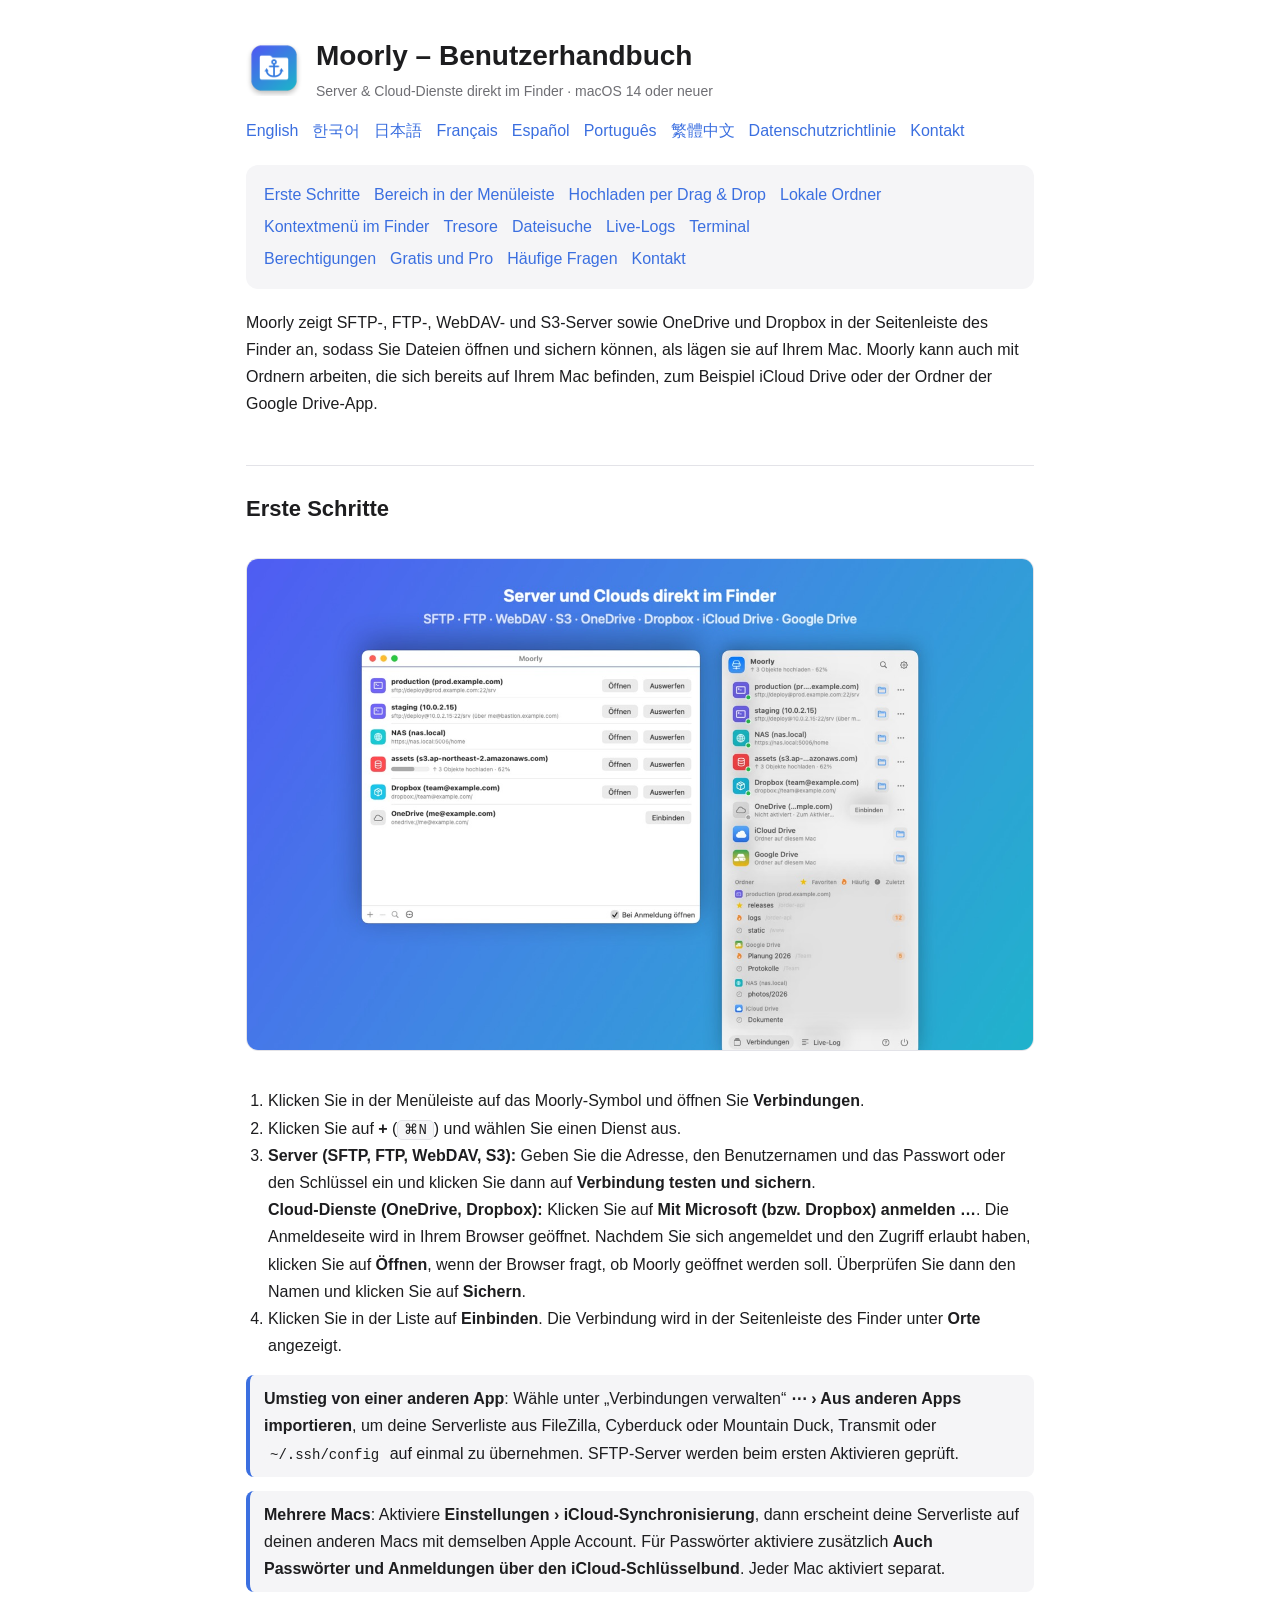
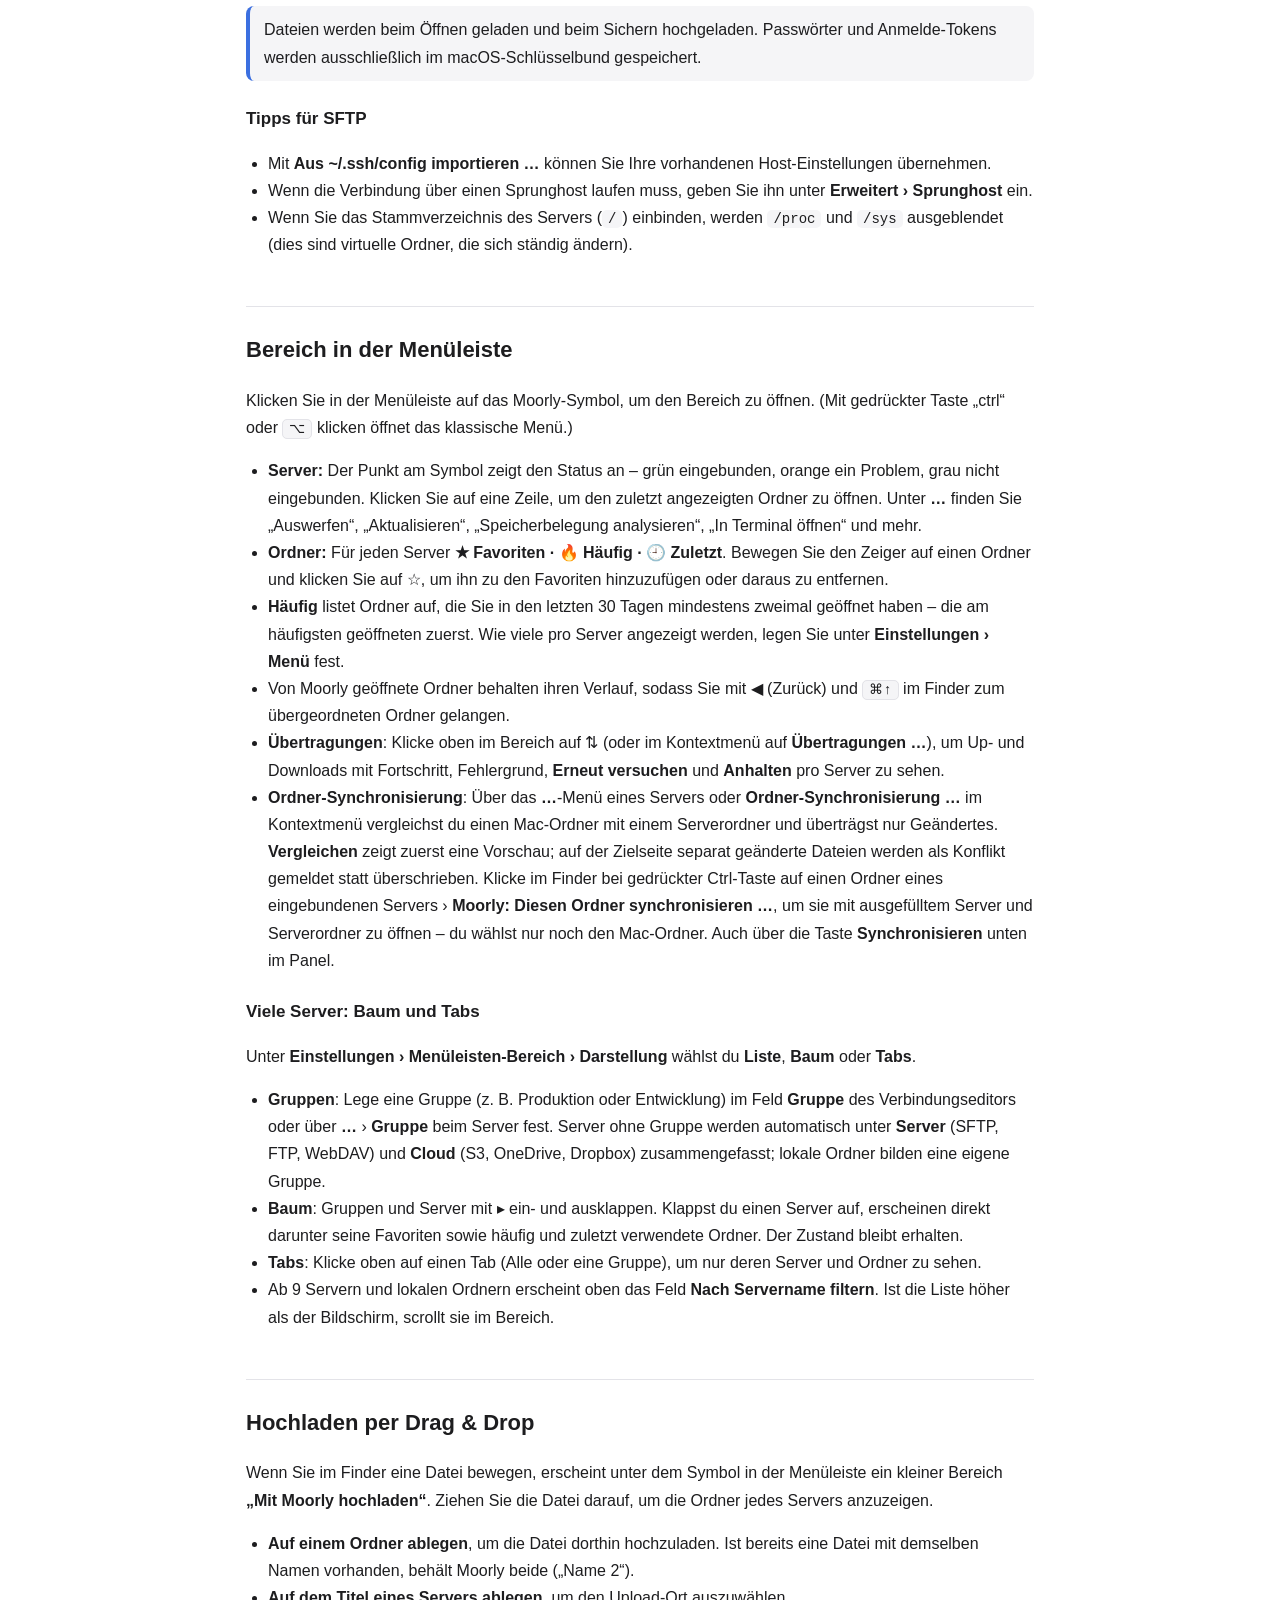
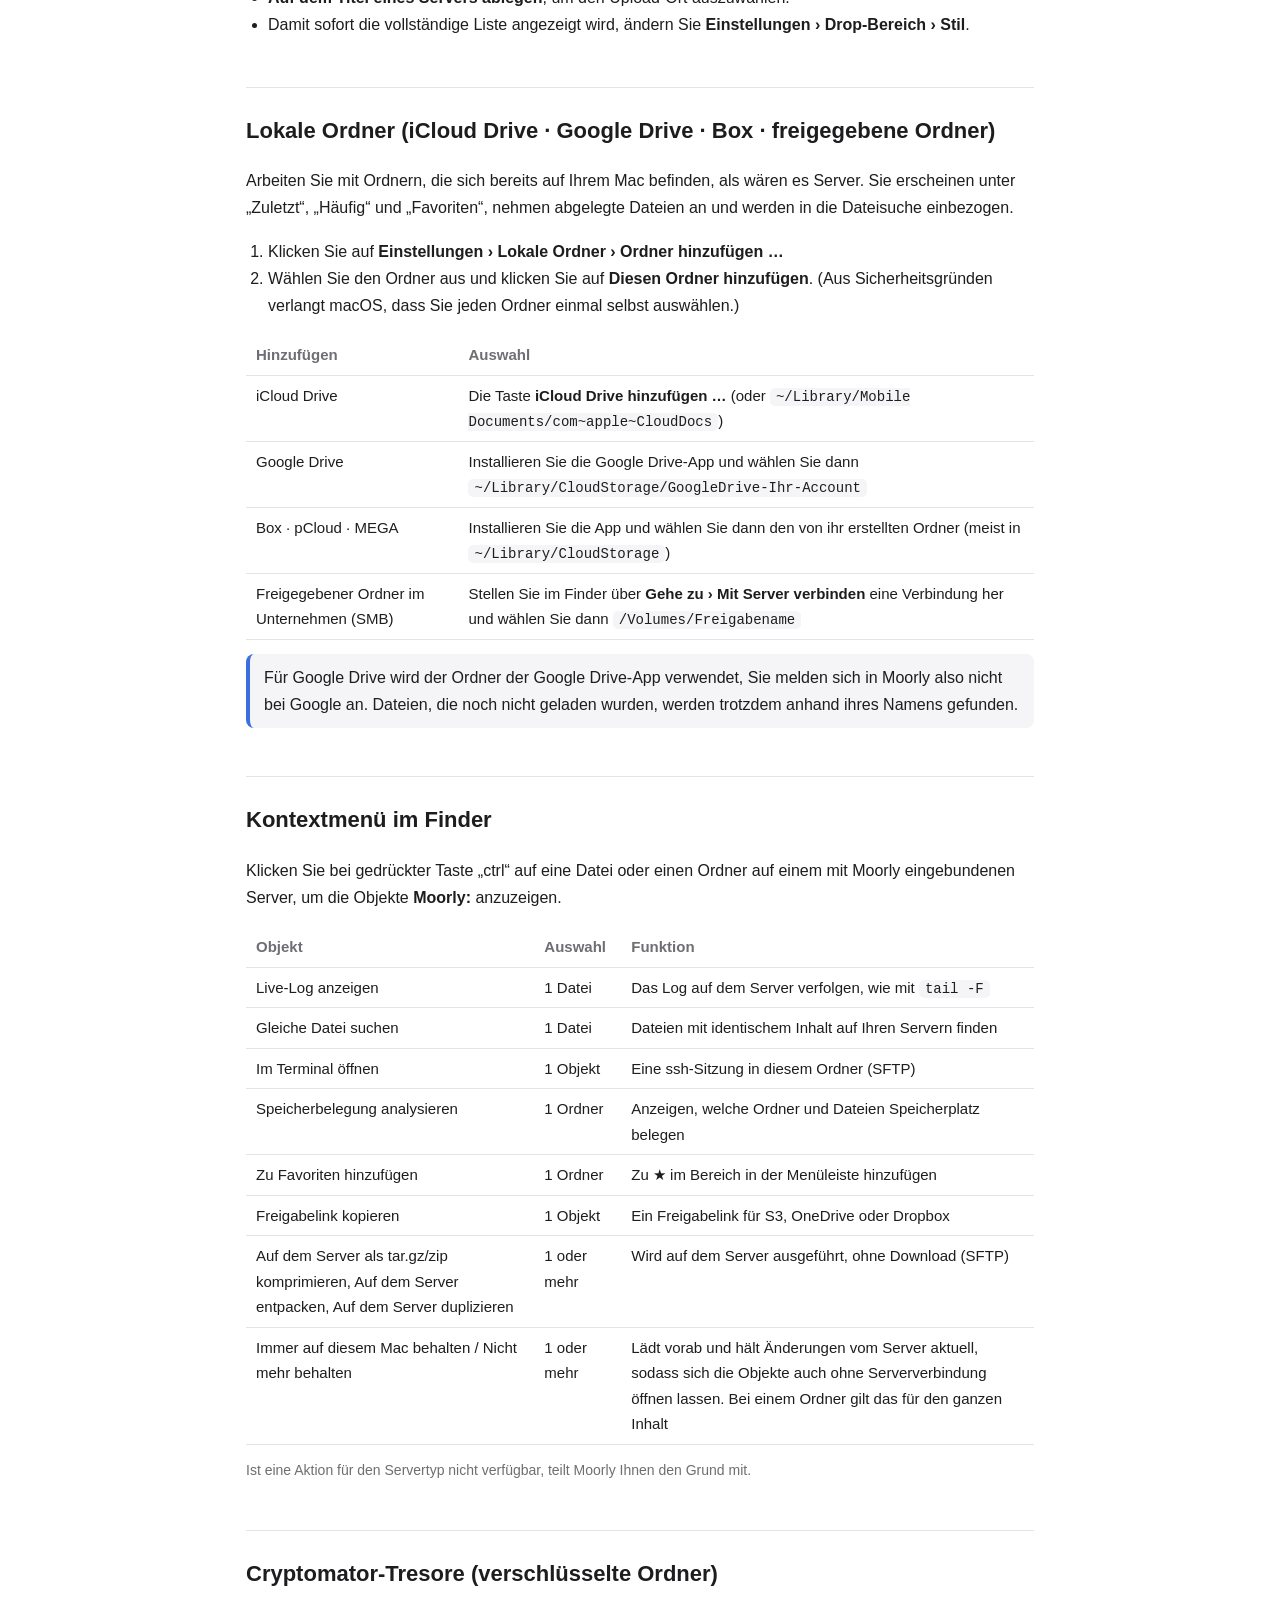
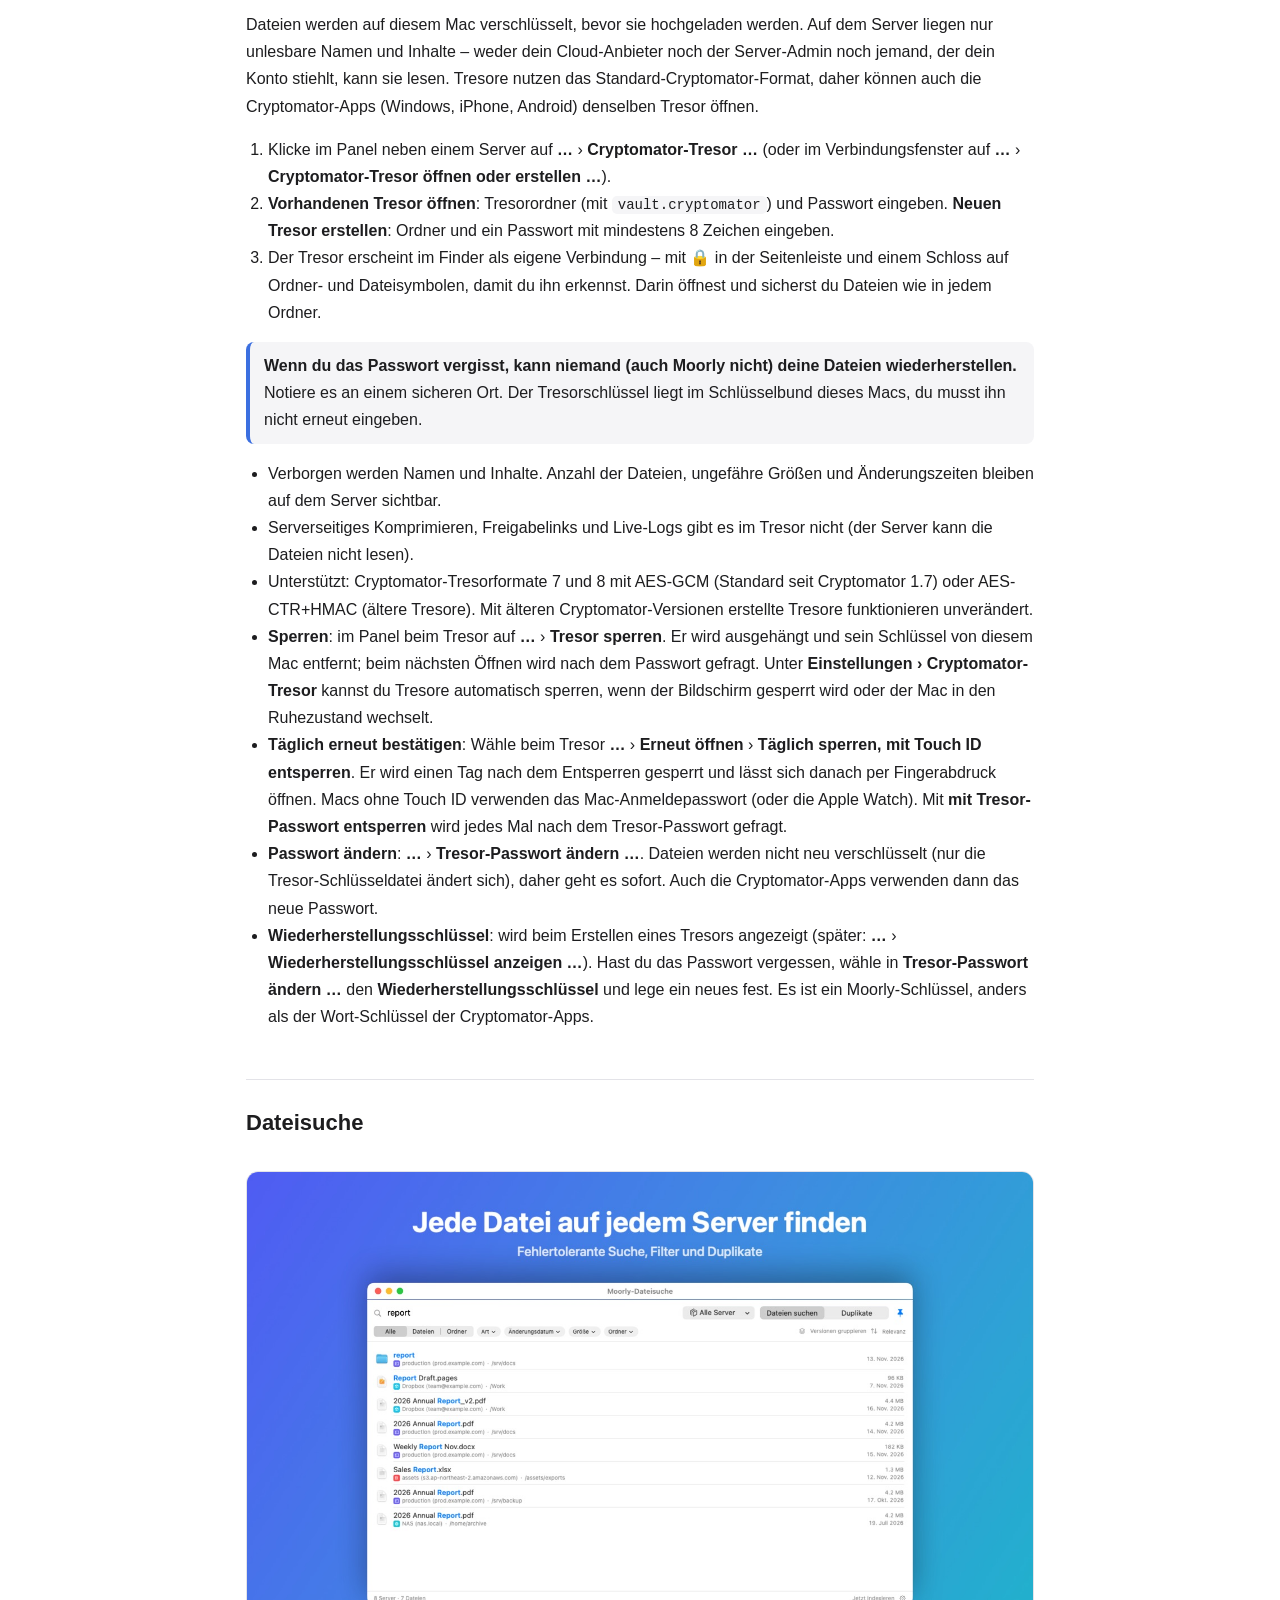
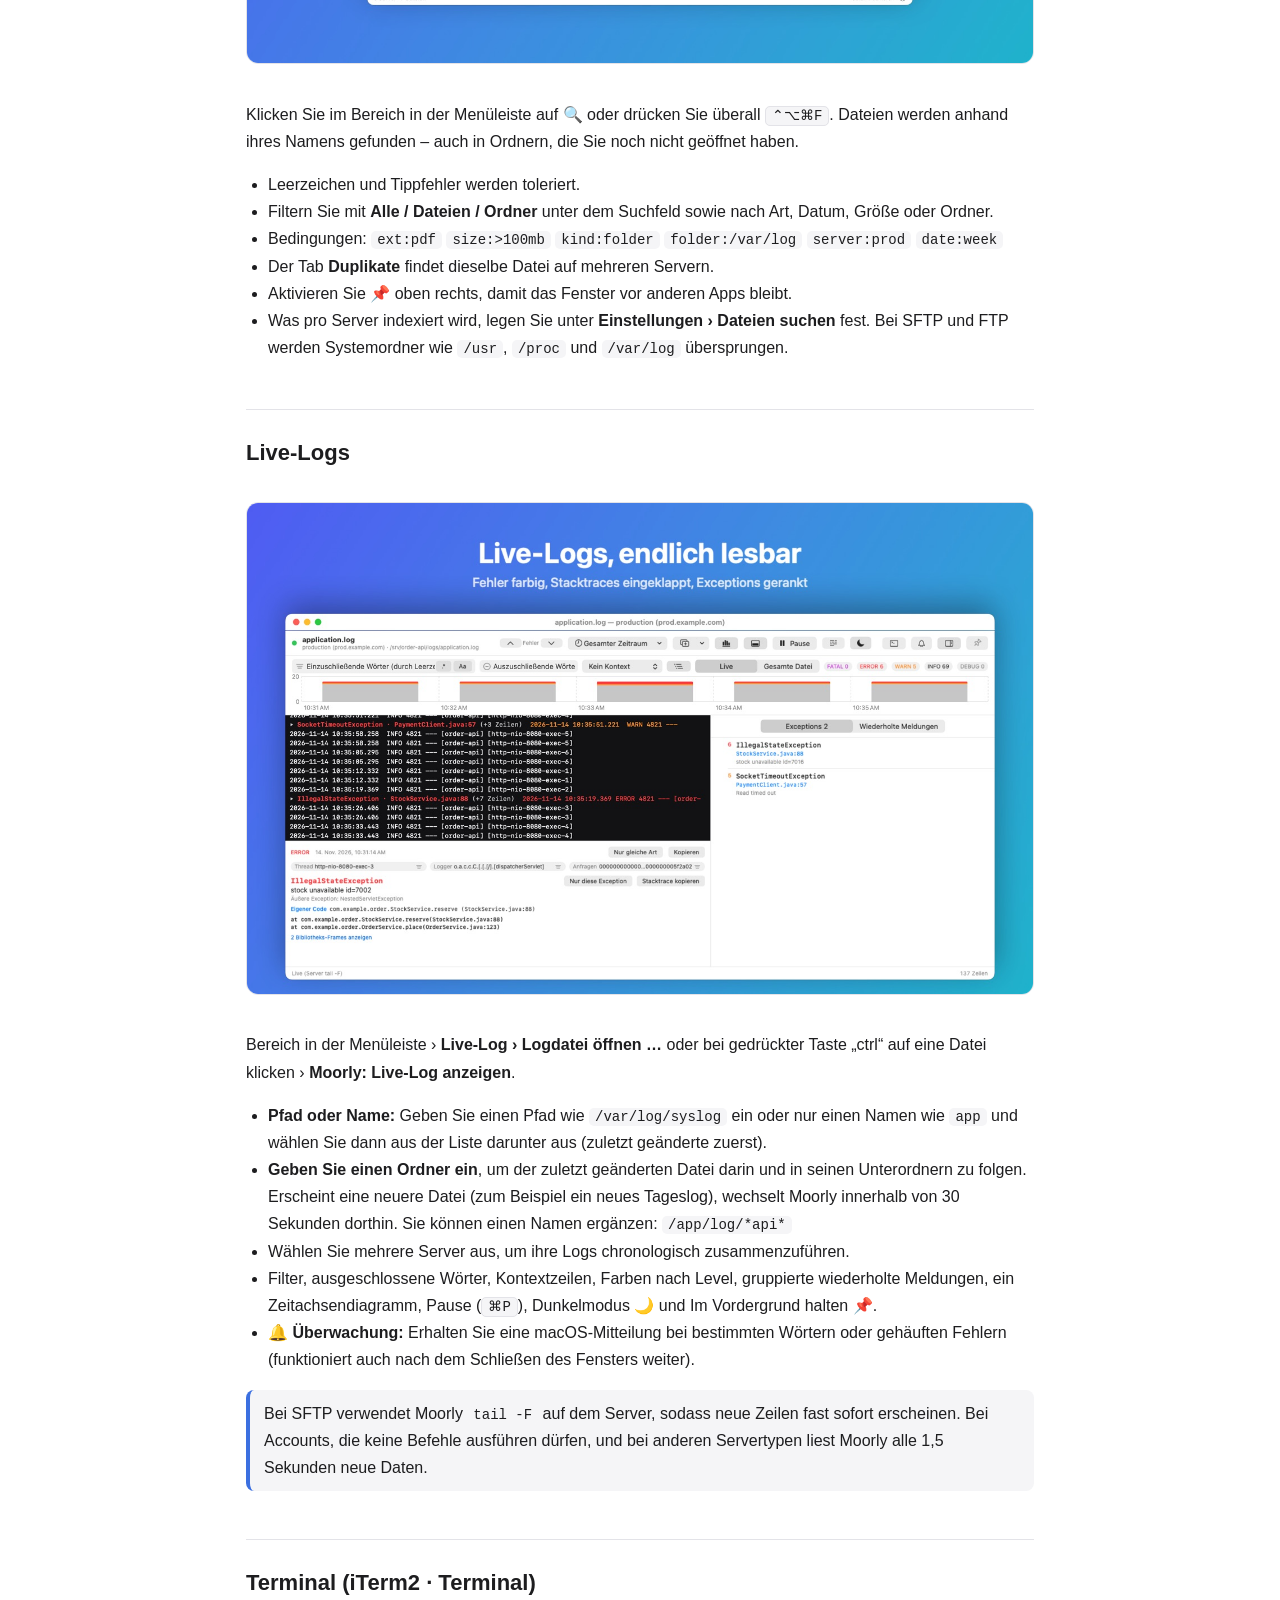
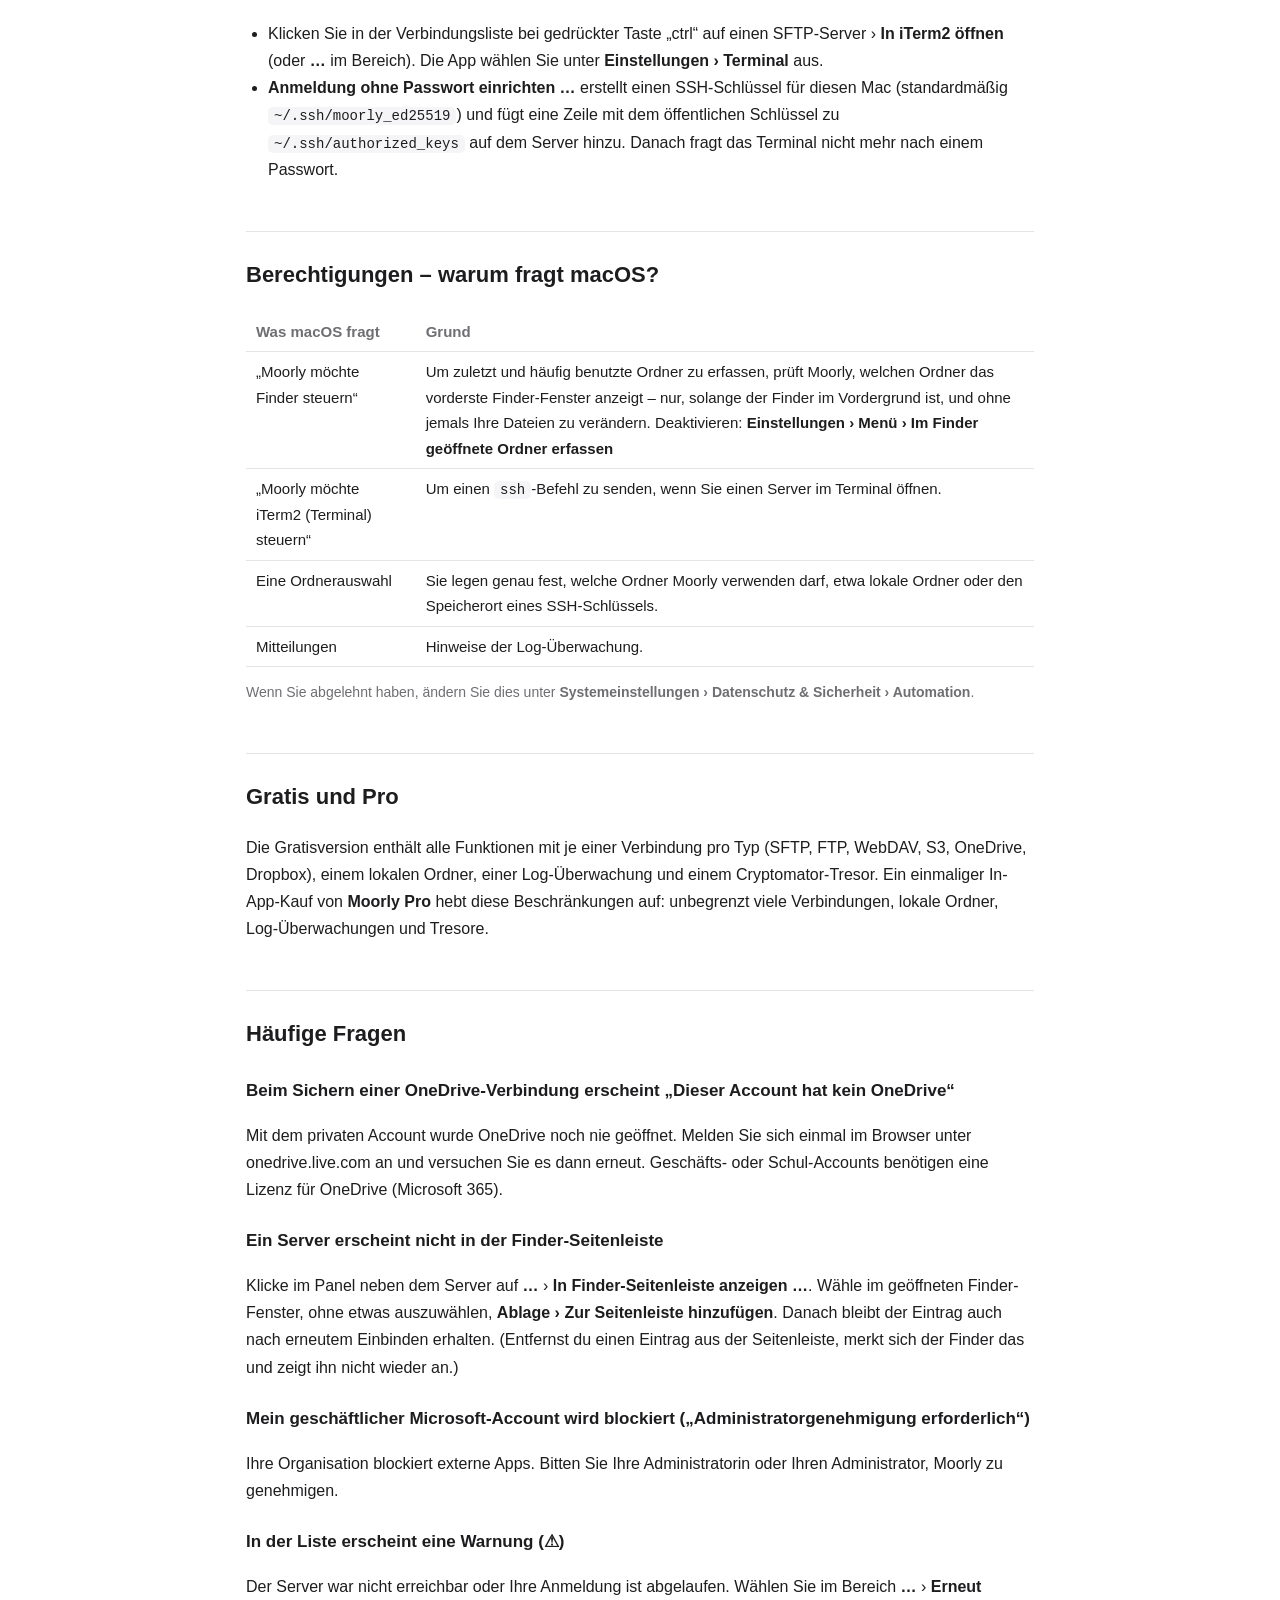
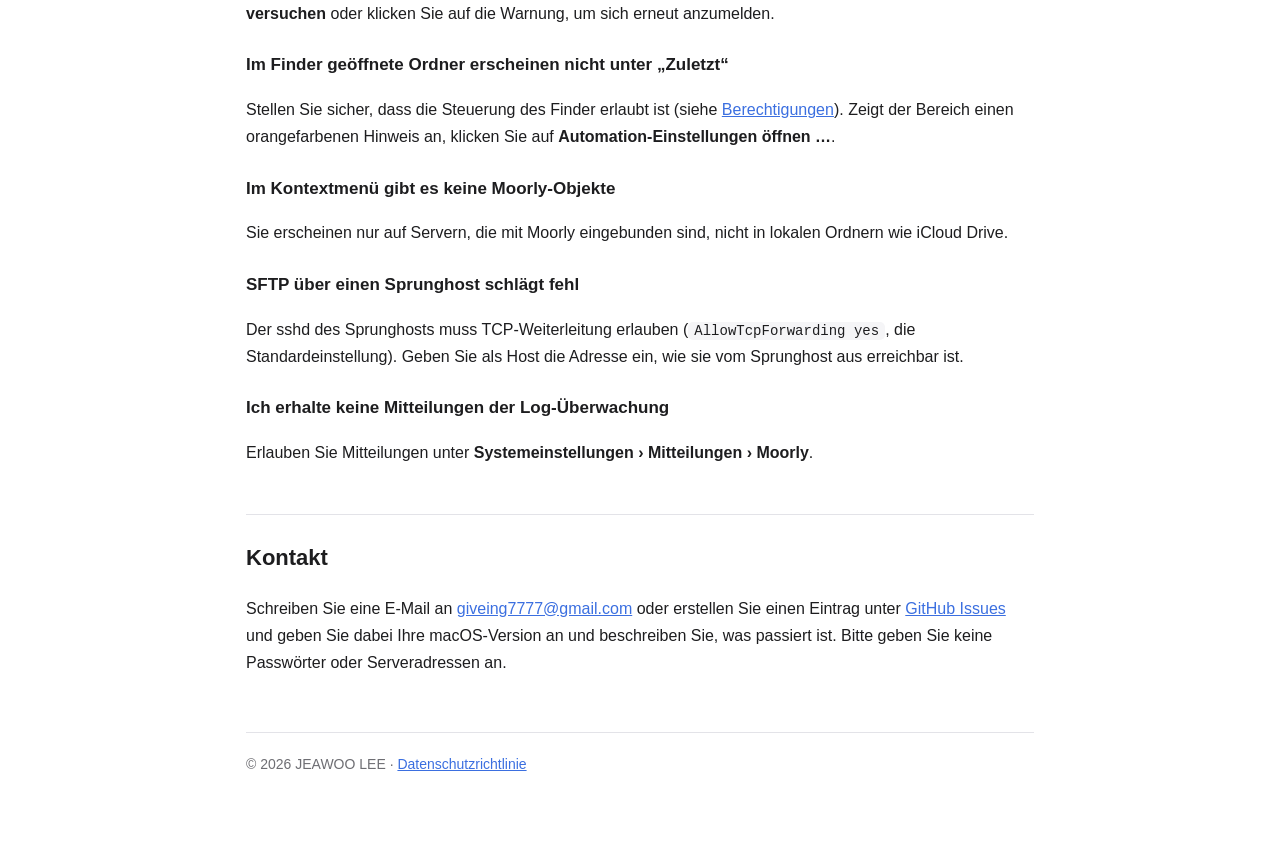
==== de/index.html @ 4b014dc2 "Guide: Sync This Folder from Finder" ====
<!doctype html>
<html lang="de">
<head>
<meta charset="utf-8">
<meta name="viewport" content="width=device-width, initial-scale=1">
<title>Moorly – Benutzerhandbuch</title>
<meta name="description" content="Moorly – Benutzerhandbuch: Server und Cloud-Dienste im Finder verbinden und die Dateisuche, Live-Logs und lokale Ordner verwenden">
<link rel="stylesheet" href="../guide.css">
</head>
<body>
<div class="wrap">
<header class="top"><img src="../icon.png" alt=""><div><h1>Moorly – Benutzerhandbuch</h1><div class="muted">Server &amp; Cloud-Dienste direkt im Finder · macOS 14 oder neuer</div></div></header>
<nav class="lang" style="margin-top:14px"><a href="../en/">English</a><a href="../ko/">한국어</a><a href="../ja/">日本語</a><a href="../fr/">Français</a><a href="../es/">Español</a><a href="../pt-BR/">Português</a><a href="../zh-Hant/">繁體中文</a><a href="../privacy.html#de">Datenschutzrichtlinie</a><a href="#contact">Kontakt</a></nav>

<nav class="toc">
<a href="#start">Erste Schritte</a><a href="#panel">Bereich in der Menüleiste</a><a href="#drop">Hochladen per Drag &amp; Drop</a><a href="#local">Lokale Ordner</a>
<a href="#context">Kontextmenü im Finder</a><a href="#vault">Tresore</a><a href="#search">Dateisuche</a><a href="#logs">Live-Logs</a><a href="#terminal">Terminal</a>
<a href="#permissions">Berechtigungen</a><a href="#pro">Gratis und Pro</a><a href="#faq">Häufige Fragen</a><a href="#contact">Kontakt</a>
</nav>

<p>Moorly zeigt SFTP-, FTP-, WebDAV- und S3-Server sowie OneDrive und Dropbox in der Seitenleiste des Finder an, sodass Sie Dateien öffnen und sichern können, als lägen sie auf Ihrem Mac.
Moorly kann auch mit Ordnern arbeiten, die sich bereits auf Ihrem Mac befinden, zum Beispiel iCloud Drive oder der Ordner der Google Drive-App.</p>

<h2 id="start">Erste Schritte</h2>
<img class="shot" src="../img/de-1-connections.jpg" alt="Verbindungsliste und Auswahl des Diensts">
<ol>
<li>Klicken Sie in der Menüleiste auf das Moorly-Symbol und öffnen Sie <b>Verbindungen</b>.</li>
<li>Klicken Sie auf <b>+</b> (<kbd>⌘N</kbd>) und wählen Sie einen Dienst aus.</li>
<li><b>Server (SFTP, FTP, WebDAV, S3):</b> Geben Sie die Adresse, den Benutzernamen und das Passwort oder den Schlüssel ein und klicken Sie dann auf <b>Verbindung testen und sichern</b>.<br>
<b>Cloud-Dienste (OneDrive, Dropbox):</b> Klicken Sie auf <b>Mit Microsoft (bzw. Dropbox) anmelden …</b>. Die Anmeldeseite wird in Ihrem Browser geöffnet. Nachdem Sie sich angemeldet und den Zugriff erlaubt haben, klicken Sie auf <b>Öffnen</b>, wenn der Browser fragt, ob Moorly geöffnet werden soll. Überprüfen Sie dann den Namen und klicken Sie auf <b>Sichern</b>.</li>
<li>Klicken Sie in der Liste auf <b>Einbinden</b>. Die Verbindung wird in der Seitenleiste des Finder unter <b>Orte</b> angezeigt.</li>
</ol>
<div class="tip import-other"><b>Umstieg von einer anderen App</b>: Wähle unter „Verbindungen verwalten“ <b>⋯ › Aus anderen Apps importieren</b>, um deine Serverliste aus FileZilla, Cyberduck oder Mountain Duck, Transmit oder <code>~/.ssh/config</code> auf einmal zu übernehmen. SFTP-Server werden beim ersten Aktivieren geprüft.</div>
<div class="tip icloud-sync"><b>Mehrere Macs</b>: Aktiviere <b>Einstellungen › iCloud-Synchronisierung</b>, dann erscheint deine Serverliste auf deinen anderen Macs mit demselben Apple Account. Für Passwörter aktiviere zusätzlich <b>Auch Passwörter und Anmeldungen über den iCloud-Schlüsselbund</b>. Jeder Mac aktiviert separat.</div>
<div class="tip">Dateien werden beim Öffnen geladen und beim Sichern hochgeladen. Passwörter und Anmelde-Tokens werden ausschließlich im macOS-Schlüsselbund gespeichert.</div>
<h3>Tipps für SFTP</h3>
<ul>
<li>Mit <b>Aus ~/.ssh/config importieren …</b> können Sie Ihre vorhandenen Host-Einstellungen übernehmen.</li>
<li>Wenn die Verbindung über einen Sprunghost laufen muss, geben Sie ihn unter <b>Erweitert › Sprunghost</b> ein.</li>
<li>Wenn Sie das Stammverzeichnis des Servers (<code>/</code>) einbinden, werden <code>/proc</code> und <code>/sys</code> ausgeblendet (dies sind virtuelle Ordner, die sich ständig ändern).</li>
</ul>

<h2 id="panel">Bereich in der Menüleiste</h2>
<p>Klicken Sie in der Menüleiste auf das Moorly-Symbol, um den Bereich zu öffnen. (Mit gedrückter Taste „ctrl“ oder <kbd>⌥</kbd> klicken öffnet das klassische Menü.)</p>
<ul>
<li><b>Server:</b> Der Punkt am Symbol zeigt den Status an – grün eingebunden, orange ein Problem, grau nicht eingebunden. Klicken Sie auf eine Zeile, um den zuletzt angezeigten Ordner zu öffnen. Unter <b>…</b> finden Sie „Auswerfen“, „Aktualisieren“, „Speicherbelegung analysieren“, „In Terminal öffnen“ und mehr.</li>
<li><b>Ordner:</b> Für jeden Server <b>★ Favoriten · 🔥 Häufig · 🕘 Zuletzt</b>. Bewegen Sie den Zeiger auf einen Ordner und klicken Sie auf ☆, um ihn zu den Favoriten hinzuzufügen oder daraus zu entfernen.</li>
<li><b>Häufig</b> listet Ordner auf, die Sie in den letzten 30 Tagen mindestens zweimal geöffnet haben – die am häufigsten geöffneten zuerst. Wie viele pro Server angezeigt werden, legen Sie unter <b>Einstellungen › Menü</b> fest.</li>
<li>Von Moorly geöffnete Ordner behalten ihren Verlauf, sodass Sie mit ◀ (Zurück) und <kbd>⌘↑</kbd> im Finder zum übergeordneten Ordner gelangen.</li>
<li class="li-transfers"><b>Übertragungen</b>: Klicke oben im Bereich auf ⇅ (oder im Kontextmenü auf <b>Übertragungen …</b>), um Up- und Downloads mit Fortschritt, Fehlergrund, <b>Erneut versuchen</b> und <b>Anhalten</b> pro Server zu sehen.</li>
<li class="li-foldersync"><b>Ordner-Synchronisierung</b>: Über das <b>…</b>-Menü eines Servers oder <b>Ordner-Synchronisierung …</b> im Kontextmenü vergleichst du einen Mac-Ordner mit einem Serverordner und überträgst nur Geändertes. <b>Vergleichen</b> zeigt zuerst eine Vorschau; auf der Zielseite separat geänderte Dateien werden als Konflikt gemeldet statt überschrieben. Klicke im Finder bei gedrückter Ctrl-Taste auf einen Ordner eines eingebundenen Servers › <b>Moorly: Diesen Ordner synchronisieren …</b>, um sie mit ausgefülltem Server und Serverordner zu öffnen – du wählst nur noch den Mac-Ordner. Auch über die Taste <b>Synchronisieren</b> unten im Panel.</li>
</ul>

<h3 id="groups">Viele Server: Baum und Tabs</h3>
<p>Unter <b>Einstellungen › Menüleisten-Bereich › Darstellung</b> wählst du <b>Liste</b>, <b>Baum</b> oder <b>Tabs</b>.</p>
<ul>
<li><b>Gruppen</b>: Lege eine Gruppe (z. B. Produktion oder Entwicklung) im Feld <b>Gruppe</b> des Verbindungseditors oder über <b>…</b> › <b>Gruppe</b> beim Server fest. Server ohne Gruppe werden automatisch unter <b>Server</b> (SFTP, FTP, WebDAV) und <b>Cloud</b> (S3, OneDrive, Dropbox) zusammengefasst; lokale Ordner bilden eine eigene Gruppe.</li>
<li><b>Baum</b>: Gruppen und Server mit ▸ ein- und ausklappen. Klappst du einen Server auf, erscheinen direkt darunter seine Favoriten sowie häufig und zuletzt verwendete Ordner. Der Zustand bleibt erhalten.</li>
<li><b>Tabs</b>: Klicke oben auf einen Tab (Alle oder eine Gruppe), um nur deren Server und Ordner zu sehen.</li>
<li>Ab 9 Servern und lokalen Ordnern erscheint oben das Feld <b>Nach Servername filtern</b>. Ist die Liste höher als der Bildschirm, scrollt sie im Bereich.</li>
</ul>

<h2 id="drop">Hochladen per Drag &amp; Drop</h2>
<p>Wenn Sie im Finder eine Datei bewegen, erscheint unter dem Symbol in der Menüleiste ein kleiner Bereich <b>„Mit Moorly hochladen“</b>. Ziehen Sie die Datei darauf, um die Ordner jedes Servers anzuzeigen.</p>
<ul>
<li><b>Auf einem Ordner ablegen</b>, um die Datei dorthin hochzuladen. Ist bereits eine Datei mit demselben Namen vorhanden, behält Moorly beide („Name 2“).</li>
<li><b>Auf dem Titel eines Servers ablegen</b>, um den Upload-Ort auszuwählen.</li>
<li>Damit sofort die vollständige Liste angezeigt wird, ändern Sie <b>Einstellungen › Drop-Bereich › Stil</b>.</li>
</ul>

<h2 id="local">Lokale Ordner (iCloud Drive · Google Drive · Box · freigegebene Ordner)</h2>
<p>Arbeiten Sie mit Ordnern, die sich bereits auf Ihrem Mac befinden, als wären es Server. Sie erscheinen unter „Zuletzt“, „Häufig“ und „Favoriten“, nehmen abgelegte Dateien an und werden in die Dateisuche einbezogen.</p>
<ol>
<li>Klicken Sie auf <b>Einstellungen › Lokale Ordner › Ordner hinzufügen …</b></li>
<li>Wählen Sie den Ordner aus und klicken Sie auf <b>Diesen Ordner hinzufügen</b>. (Aus Sicherheitsgründen verlangt macOS, dass Sie jeden Ordner einmal selbst auswählen.)</li>
</ol>
<table>
<tr><th>Hinzufügen</th><th>Auswahl</th></tr>
<tr><td>iCloud Drive</td><td>Die Taste <b>iCloud Drive hinzufügen …</b> (oder <code>~/Library/Mobile Documents/com~apple~CloudDocs</code>)</td></tr>
<tr><td>Google Drive</td><td>Installieren Sie die Google Drive-App und wählen Sie dann <code>~/Library/CloudStorage/GoogleDrive-Ihr-Account</code></td></tr>
<tr><td>Box · pCloud · MEGA</td><td>Installieren Sie die App und wählen Sie dann den von ihr erstellten Ordner (meist in <code>~/Library/CloudStorage</code>)</td></tr>
<tr><td>Freigegebener Ordner im Unternehmen (SMB)</td><td>Stellen Sie im Finder über <b>Gehe zu › Mit Server verbinden</b> eine Verbindung her und wählen Sie dann <code>/Volumes/Freigabename</code></td></tr>
</table>
<div class="tip">Für Google Drive wird der Ordner der Google Drive-App verwendet, Sie melden sich in Moorly also nicht bei Google an. Dateien, die noch nicht geladen wurden, werden trotzdem anhand ihres Namens gefunden.</div>

<h2 id="context">Kontextmenü im Finder</h2>
<p>Klicken Sie bei gedrückter Taste „ctrl“ auf eine Datei oder einen Ordner auf einem mit Moorly eingebundenen Server, um die Objekte <b>Moorly:</b> anzuzeigen.</p>
<table>
<tr><th>Objekt</th><th>Auswahl</th><th>Funktion</th></tr>
<tr><td>Live-Log anzeigen</td><td>1 Datei</td><td>Das Log auf dem Server verfolgen, wie mit <code>tail -F</code></td></tr>
<tr><td>Gleiche Datei suchen</td><td>1 Datei</td><td>Dateien mit identischem Inhalt auf Ihren Servern finden</td></tr>
<tr><td>Im Terminal öffnen</td><td>1 Objekt</td><td>Eine ssh-Sitzung in diesem Ordner (SFTP)</td></tr>
<tr><td>Speicherbelegung analysieren</td><td>1 Ordner</td><td>Anzeigen, welche Ordner und Dateien Speicherplatz belegen</td></tr>
<tr><td>Zu Favoriten hinzufügen</td><td>1 Ordner</td><td>Zu ★ im Bereich in der Menüleiste hinzufügen</td></tr>
<tr><td>Freigabelink kopieren</td><td>1 Objekt</td><td>Ein Freigabelink für S3, OneDrive oder Dropbox</td></tr>
<tr><td>Auf dem Server als tar.gz/zip komprimieren, Auf dem Server entpacken, Auf dem Server duplizieren</td><td>1 oder mehr</td><td>Wird auf dem Server ausgeführt, ohne Download (SFTP)</td></tr>
<tr class="action-keep"><td>Immer auf diesem Mac behalten / Nicht mehr behalten</td><td>1 oder mehr</td><td>Lädt vorab und hält Änderungen vom Server aktuell, sodass sich die Objekte auch ohne Serververbindung öffnen lassen. Bei einem Ordner gilt das für den ganzen Inhalt</td></tr>
</table>
<p class="muted">Ist eine Aktion für den Servertyp nicht verfügbar, teilt Moorly Ihnen den Grund mit.</p>

<h2 id="vault">Cryptomator-Tresore (verschlüsselte Ordner)</h2>
<p>Dateien werden auf diesem Mac verschlüsselt, bevor sie hochgeladen werden. Auf dem Server liegen nur unlesbare Namen und Inhalte – weder dein Cloud-Anbieter noch der Server-Admin noch jemand, der dein Konto stiehlt, kann sie lesen. Tresore nutzen das Standard-Cryptomator-Format, daher können auch die Cryptomator-Apps (Windows, iPhone, Android) denselben Tresor öffnen.</p>
<ol>
<li>Klicke im Panel neben einem Server auf <b>…</b> › <b>Cryptomator-Tresor …</b> (oder im Verbindungsfenster auf <b>…</b> › <b>Cryptomator-Tresor öffnen oder erstellen …</b>).</li>
<li><b>Vorhandenen Tresor öffnen</b>: Tresorordner (mit <code>vault.cryptomator</code>) und Passwort eingeben. <b>Neuen Tresor erstellen</b>: Ordner und ein Passwort mit mindestens 8 Zeichen eingeben.</li>
<li>Der Tresor erscheint im Finder als eigene Verbindung – mit 🔒 in der Seitenleiste und einem Schloss auf Ordner- und Dateisymbolen, damit du ihn erkennst. Darin öffnest und sicherst du Dateien wie in jedem Ordner.</li>
</ol>
<div class="tip"><b>Wenn du das Passwort vergisst, kann niemand (auch Moorly nicht) deine Dateien wiederherstellen.</b> Notiere es an einem sicheren Ort. Der Tresorschlüssel liegt im Schlüsselbund dieses Macs, du musst ihn nicht erneut eingeben.</div>
<ul>
<li>Verborgen werden Namen und Inhalte. Anzahl der Dateien, ungefähre Größen und Änderungszeiten bleiben auf dem Server sichtbar.</li>
<li>Serverseitiges Komprimieren, Freigabelinks und Live-Logs gibt es im Tresor nicht (der Server kann die Dateien nicht lesen).</li>
<li>Unterstützt: Cryptomator-Tresorformate 7 und 8 mit AES-GCM (Standard seit Cryptomator 1.7) oder AES-CTR+HMAC (ältere Tresore). Mit älteren Cryptomator-Versionen erstellte Tresore funktionieren unverändert.</li>
<li><b>Sperren</b>: im Panel beim Tresor auf <b>…</b> › <b>Tresor sperren</b>. Er wird ausgehängt und sein Schlüssel von diesem Mac entfernt; beim nächsten Öffnen wird nach dem Passwort gefragt. Unter <b>Einstellungen › Cryptomator-Tresor</b> kannst du Tresore automatisch sperren, wenn der Bildschirm gesperrt wird oder der Mac in den Ruhezustand wechselt.</li>
<li><b>Täglich erneut bestätigen</b>: Wähle beim Tresor <b>…</b> › <b>Erneut öffnen</b> › <b>Täglich sperren, mit Touch ID entsperren</b>. Er wird einen Tag nach dem Entsperren gesperrt und lässt sich danach per Fingerabdruck öffnen. Macs ohne Touch ID verwenden das Mac-Anmeldepasswort (oder die Apple Watch). Mit <b>mit Tresor-Passwort entsperren</b> wird jedes Mal nach dem Tresor-Passwort gefragt.</li>
<li><b>Passwort ändern</b>: <b>…</b> › <b>Tresor-Passwort ändern …</b>. Dateien werden nicht neu verschlüsselt (nur die Tresor-Schlüsseldatei ändert sich), daher geht es sofort. Auch die Cryptomator-Apps verwenden dann das neue Passwort.</li>
<li><b>Wiederherstellungsschlüssel</b>: wird beim Erstellen eines Tresors angezeigt (später: <b>…</b> › <b>Wiederherstellungsschlüssel anzeigen …</b>). Hast du das Passwort vergessen, wähle in <b>Tresor-Passwort ändern …</b> den <b>Wiederherstellungsschlüssel</b> und lege ein neues fest. Es ist ein Moorly-Schlüssel, anders als der Wort-Schlüssel der Cryptomator-Apps.</li>
</ul>

<h2 id="search">Dateisuche</h2>
<img class="shot" src="../img/de-2-search.jpg" alt="Fenster der Dateisuche">
<p>Klicken Sie im Bereich in der Menüleiste auf 🔍 oder drücken Sie überall <kbd>⌃⌥⌘F</kbd>. Dateien werden anhand ihres Namens gefunden – auch in Ordnern, die Sie noch nicht geöffnet haben.</p>
<ul>
<li>Leerzeichen und Tippfehler werden toleriert.</li>
<li>Filtern Sie mit <b>Alle / Dateien / Ordner</b> unter dem Suchfeld sowie nach Art, Datum, Größe oder Ordner.</li>
<li>Bedingungen: <code>ext:pdf</code> <code>size:&gt;100mb</code> <code>kind:folder</code> <code>folder:/var/log</code> <code>server:prod</code> <code>date:week</code></li>
<li>Der Tab <b>Duplikate</b> findet dieselbe Datei auf mehreren Servern.</li>
<li>Aktivieren Sie 📌 oben rechts, damit das Fenster vor anderen Apps bleibt.</li>
<li>Was pro Server indexiert wird, legen Sie unter <b>Einstellungen › Dateien suchen</b> fest. Bei SFTP und FTP werden Systemordner wie <code>/usr</code>, <code>/proc</code> und <code>/var/log</code> übersprungen.</li>
</ul>

<h2 id="logs">Live-Logs</h2>
<img class="shot" src="../img/de-3-logs.jpg" alt="Fenster „Live-Log“">
<p>Bereich in der Menüleiste › <b>Live-Log › Logdatei öffnen …</b> oder bei gedrückter Taste „ctrl“ auf eine Datei klicken › <b>Moorly: Live-Log anzeigen</b>.</p>
<ul>
<li><b>Pfad oder Name:</b> Geben Sie einen Pfad wie <code>/var/log/syslog</code> ein oder nur einen Namen wie <code>app</code> und wählen Sie dann aus der Liste darunter aus (zuletzt geänderte zuerst).</li>
<li><b>Geben Sie einen Ordner ein</b>, um der zuletzt geänderten Datei darin und in seinen Unterordnern zu folgen. Erscheint eine neuere Datei (zum Beispiel ein neues Tageslog), wechselt Moorly innerhalb von 30 Sekunden dorthin. Sie können einen Namen ergänzen: <code>/app/log/*api*</code></li>
<li>Wählen Sie mehrere Server aus, um ihre Logs chronologisch zusammenzuführen.</li>
<li>Filter, ausgeschlossene Wörter, Kontextzeilen, Farben nach Level, gruppierte wiederholte Meldungen, ein Zeitachsendiagramm, Pause (<kbd>⌘P</kbd>), Dunkelmodus 🌙 und Im Vordergrund halten 📌.</li>
<li>🔔 <b>Überwachung:</b> Erhalten Sie eine macOS-Mitteilung bei bestimmten Wörtern oder gehäuften Fehlern (funktioniert auch nach dem Schließen des Fensters weiter).</li>
</ul>
<div class="tip">Bei SFTP verwendet Moorly <code>tail -F</code> auf dem Server, sodass neue Zeilen fast sofort erscheinen. Bei Accounts, die keine Befehle ausführen dürfen, und bei anderen Servertypen liest Moorly alle 1,5 Sekunden neue Daten.</div>

<h2 id="terminal">Terminal (iTerm2 · Terminal)</h2>
<ul>
<li>Klicken Sie in der Verbindungsliste bei gedrückter Taste „ctrl“ auf einen SFTP-Server › <b>In iTerm2 öffnen</b> (oder <b>…</b> im Bereich). Die App wählen Sie unter <b>Einstellungen › Terminal</b> aus.</li>
<li><b>Anmeldung ohne Passwort einrichten …</b> erstellt einen SSH-Schlüssel für diesen Mac (standardmäßig <code>~/.ssh/moorly_ed25519</code>) und fügt eine Zeile mit dem öffentlichen Schlüssel zu <code>~/.ssh/authorized_keys</code> auf dem Server hinzu. Danach fragt das Terminal nicht mehr nach einem Passwort.</li>
</ul>

<h2 id="permissions">Berechtigungen – warum fragt macOS?</h2>
<table>
<tr><th>Was macOS fragt</th><th>Grund</th></tr>
<tr><td>„Moorly möchte Finder steuern“</td><td>Um zuletzt und häufig benutzte Ordner zu erfassen, prüft Moorly, welchen Ordner das vorderste Finder-Fenster anzeigt – nur, solange der Finder im Vordergrund ist, und ohne jemals Ihre Dateien zu verändern. Deaktivieren: <b>Einstellungen › Menü › Im Finder geöffnete Ordner erfassen</b></td></tr>
<tr><td>„Moorly möchte iTerm2 (Terminal) steuern“</td><td>Um einen <code>ssh</code>-Befehl zu senden, wenn Sie einen Server im Terminal öffnen.</td></tr>
<tr><td>Eine Ordnerauswahl</td><td>Sie legen genau fest, welche Ordner Moorly verwenden darf, etwa lokale Ordner oder den Speicherort eines SSH-Schlüssels.</td></tr>
<tr><td>Mitteilungen</td><td>Hinweise der Log-Überwachung.</td></tr>
</table>
<p class="muted">Wenn Sie abgelehnt haben, ändern Sie dies unter <b>Systemeinstellungen › Datenschutz &amp; Sicherheit › Automation</b>.</p>

<h2 id="pro">Gratis und Pro</h2>
<p>Die Gratisversion enthält alle Funktionen mit je einer Verbindung pro Typ (SFTP, FTP, WebDAV, S3, OneDrive, Dropbox), einem lokalen Ordner, einer Log-Überwachung und einem Cryptomator-Tresor. Ein einmaliger In-App-Kauf von <b>Moorly Pro</b> hebt diese Beschränkungen auf: unbegrenzt viele Verbindungen, lokale Ordner, Log-Überwachungen und Tresore.</p>

<h2 id="faq">Häufige Fragen</h2>
<h3>Beim Sichern einer OneDrive-Verbindung erscheint „Dieser Account hat kein OneDrive“</h3>
<p>Mit dem privaten Account wurde OneDrive noch nie geöffnet. Melden Sie sich einmal im Browser unter onedrive.live.com an und versuchen Sie es dann erneut. Geschäfts- oder Schul-Accounts benötigen eine Lizenz für OneDrive (Microsoft 365).</p>
<h3>Ein Server erscheint nicht in der Finder-Seitenleiste</h3>
<p>Klicke im Panel neben dem Server auf <b>…</b> › <b>In Finder-Seitenleiste anzeigen …</b>. Wähle im geöffneten Finder-Fenster, ohne etwas auszuwählen, <b>Ablage › Zur Seitenleiste hinzufügen</b>. Danach bleibt der Eintrag auch nach erneutem Einbinden erhalten. (Entfernst du einen Eintrag aus der Seitenleiste, merkt sich der Finder das und zeigt ihn nicht wieder an.)</p>
<h3>Mein geschäftlicher Microsoft-Account wird blockiert („Administratorgenehmigung erforderlich“)</h3>
<p>Ihre Organisation blockiert externe Apps. Bitten Sie Ihre Administratorin oder Ihren Administrator, Moorly zu genehmigen.</p>
<h3>In der Liste erscheint eine Warnung (⚠︎)</h3>
<p>Der Server war nicht erreichbar oder Ihre Anmeldung ist abgelaufen. Wählen Sie im Bereich <b>…</b> › <b>Erneut versuchen</b> oder klicken Sie auf die Warnung, um sich erneut anzumelden.</p>
<h3>Im Finder geöffnete Ordner erscheinen nicht unter „Zuletzt“</h3>
<p>Stellen Sie sicher, dass die Steuerung des Finder erlaubt ist (siehe <a href="#permissions">Berechtigungen</a>). Zeigt der Bereich einen orangefarbenen Hinweis an, klicken Sie auf <b>Automation-Einstellungen öffnen …</b>.</p>
<h3>Im Kontextmenü gibt es keine Moorly-Objekte</h3>
<p>Sie erscheinen nur auf Servern, die mit Moorly eingebunden sind, nicht in lokalen Ordnern wie iCloud Drive.</p>
<h3>SFTP über einen Sprunghost schlägt fehl</h3>
<p>Der sshd des Sprunghosts muss TCP-Weiterleitung erlauben (<code>AllowTcpForwarding yes</code>, die Standardeinstellung). Geben Sie als Host die Adresse ein, wie sie vom Sprunghost aus erreichbar ist.</p>
<h3>Ich erhalte keine Mitteilungen der Log-Überwachung</h3>
<p>Erlauben Sie Mitteilungen unter <b>Systemeinstellungen › Mitteilungen › Moorly</b>.</p>

<h2 id="contact">Kontakt</h2>
<p>Schreiben Sie eine E-Mail an <a href="mailto:giveing7777@gmail.com">giveing7777@gmail.com</a> oder erstellen Sie einen Eintrag unter <a href="https://github.com/jwss-lee/moorly/issues">GitHub Issues</a> und geben Sie dabei Ihre macOS-Version an und beschreiben Sie, was passiert ist. Bitte geben Sie keine Passwörter oder Serveradressen an.</p>

<footer class="muted">© 2026 JEAWOO LEE · <a href="../privacy.html#de">Datenschutzrichtlinie</a></footer>
</div>
</body>
</html>
---- guide.css ----
:root { color-scheme: light dark; --fg:#1d1d1f; --muted:#6e6e73; --bg:#fff; --line:#e3e3e8; --card:#f5f5f7; --accent:#3b6fe0; }
@media (prefers-color-scheme: dark) { :root { --fg:#f5f5f7; --muted:#a1a1a6; --bg:#111113; --line:#2c2c30; --card:#1c1c1f; } }
* { box-sizing: border-box; }
body { font: 16px/1.7 -apple-system, BlinkMacSystemFont, "Apple SD Gothic Neo", "Hiragino Sans", sans-serif;
       color: var(--fg); background: var(--bg); margin: 0; }
.wrap { max-width: 820px; margin: 0 auto; padding: 32px 16px 80px; }
header.top { display: flex; align-items: center; gap: 14px; }
header.top img { width: 56px; height: 56px; }
header.top h1 { font-size: 28px; margin: 0; }
.muted { color: var(--muted); font-size: 14px; }
nav.lang a, nav.toc a { color: var(--accent); text-decoration: none; margin-right: 14px; white-space: nowrap; }
nav.toc { background: var(--card); border-radius: 12px; padding: 14px 18px; margin: 20px 0; line-height: 2; }
h2 { font-size: 22px; margin-top: 48px; padding-top: 24px; border-top: 1px solid var(--line); scroll-margin-top: 16px; }
h3 { font-size: 17px; margin: 24px 0 6px; scroll-margin-top: 16px; }
a { color: var(--accent); }
code, kbd { font: 14px ui-monospace, SFMono-Regular, Menlo, monospace; background: var(--card); padding: 1px 6px; border-radius: 5px; }
kbd { border: 1px solid var(--line); }
img.shot { width: 100%; border-radius: 12px; margin: 12px 0; border: 1px solid var(--line); }
.tip { background: var(--card); border-left: 4px solid var(--accent); border-radius: 8px; padding: 10px 14px; margin: 14px 0; }
table { border-collapse: collapse; width: 100%; margin: 10px 0; font-size: 15px; }
th, td { text-align: left; padding: 7px 10px; border-bottom: 1px solid var(--line); vertical-align: top; }
th { color: var(--muted); font-weight: 600; }
ol, ul { padding-left: 22px; }
footer { margin-top: 56px; padding-top: 20px; border-top: 1px solid var(--line); }
@media (max-width: 600px) { body { font-size: 15px; } h2 { font-size: 20px; } table { font-size: 14px; } }
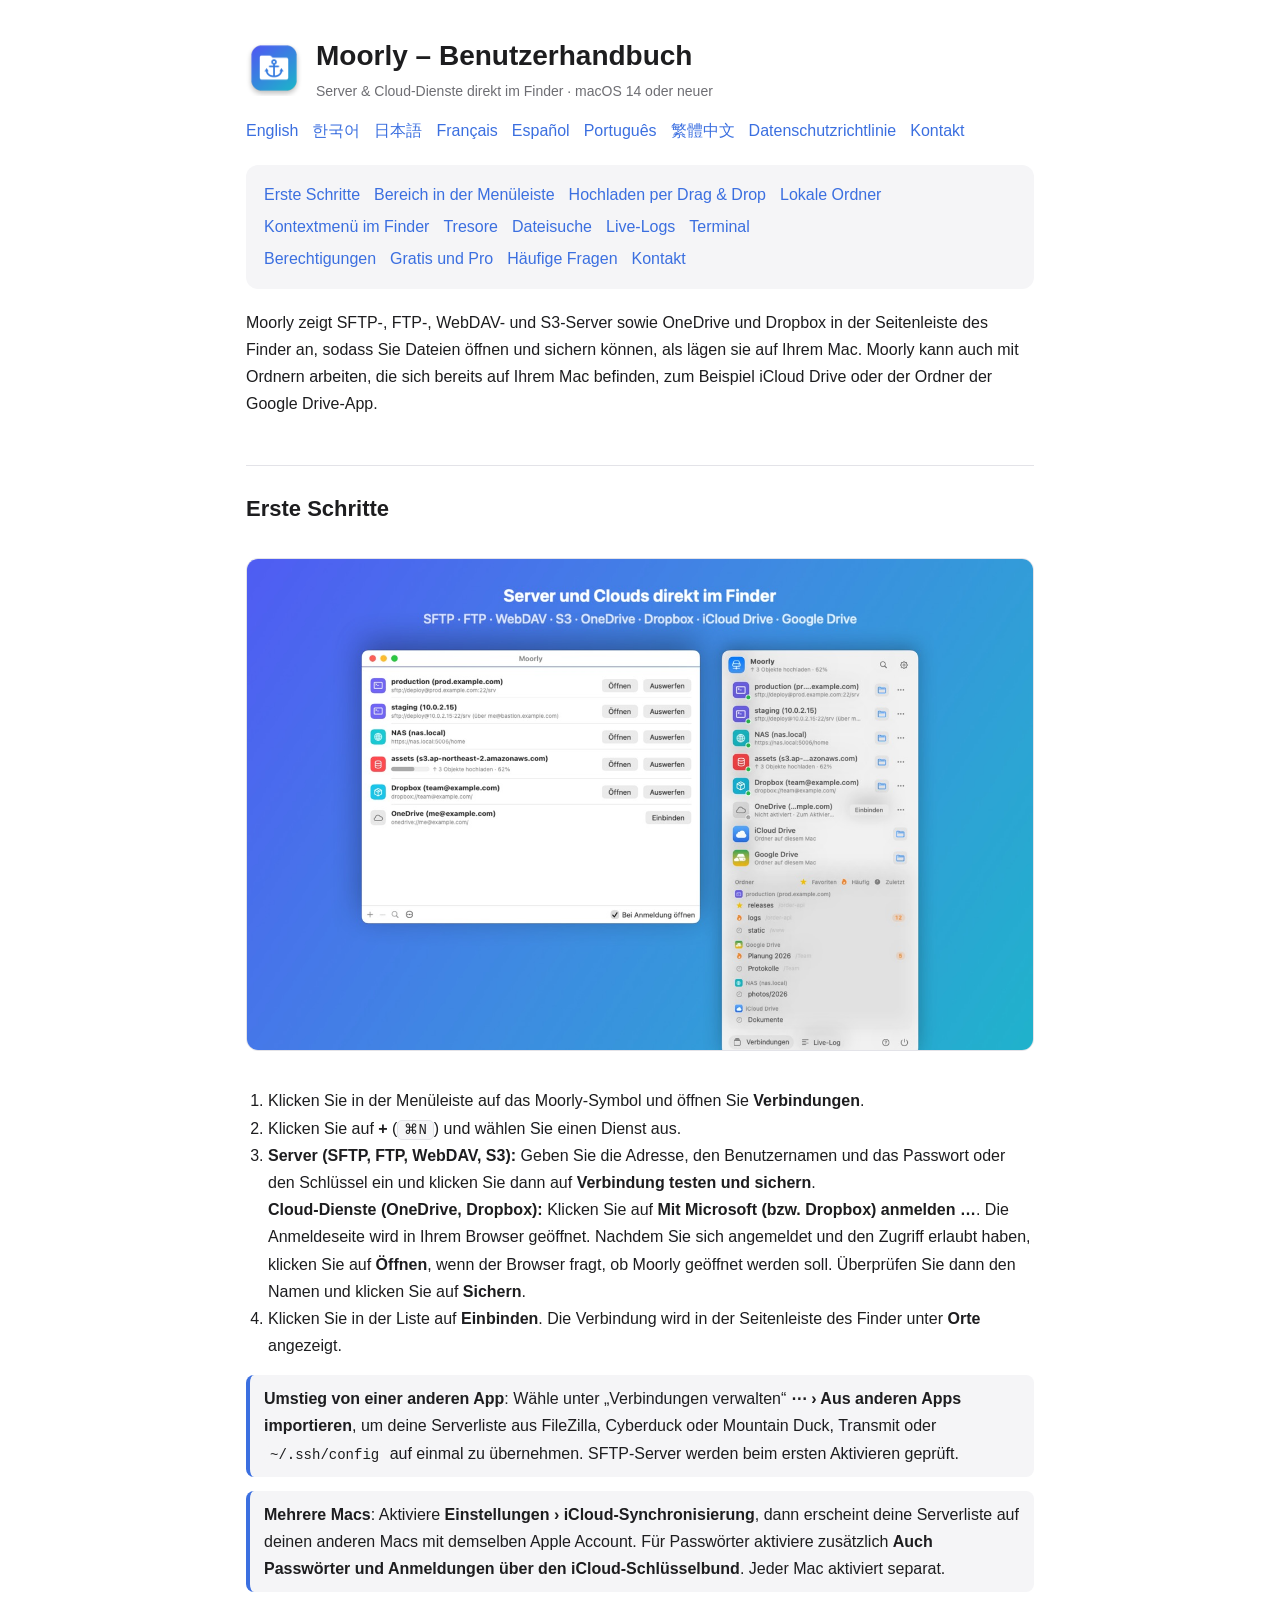
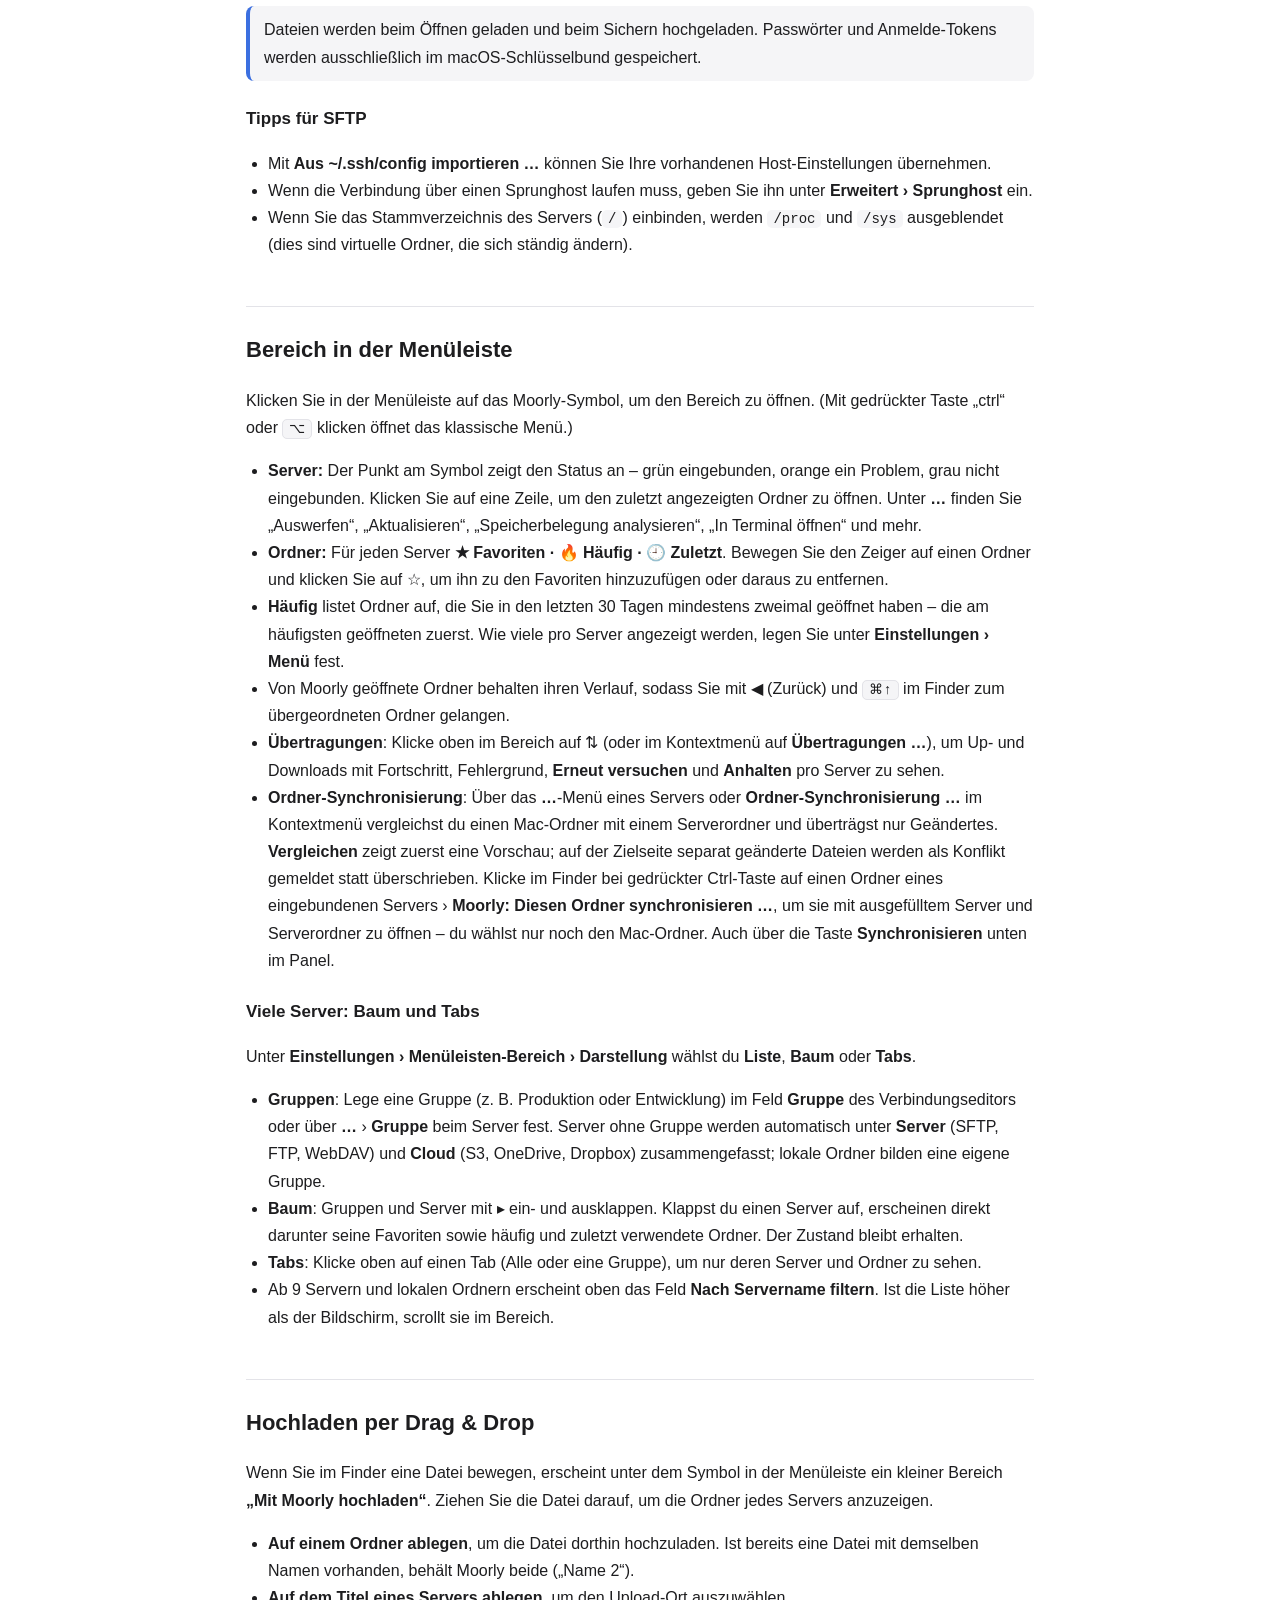
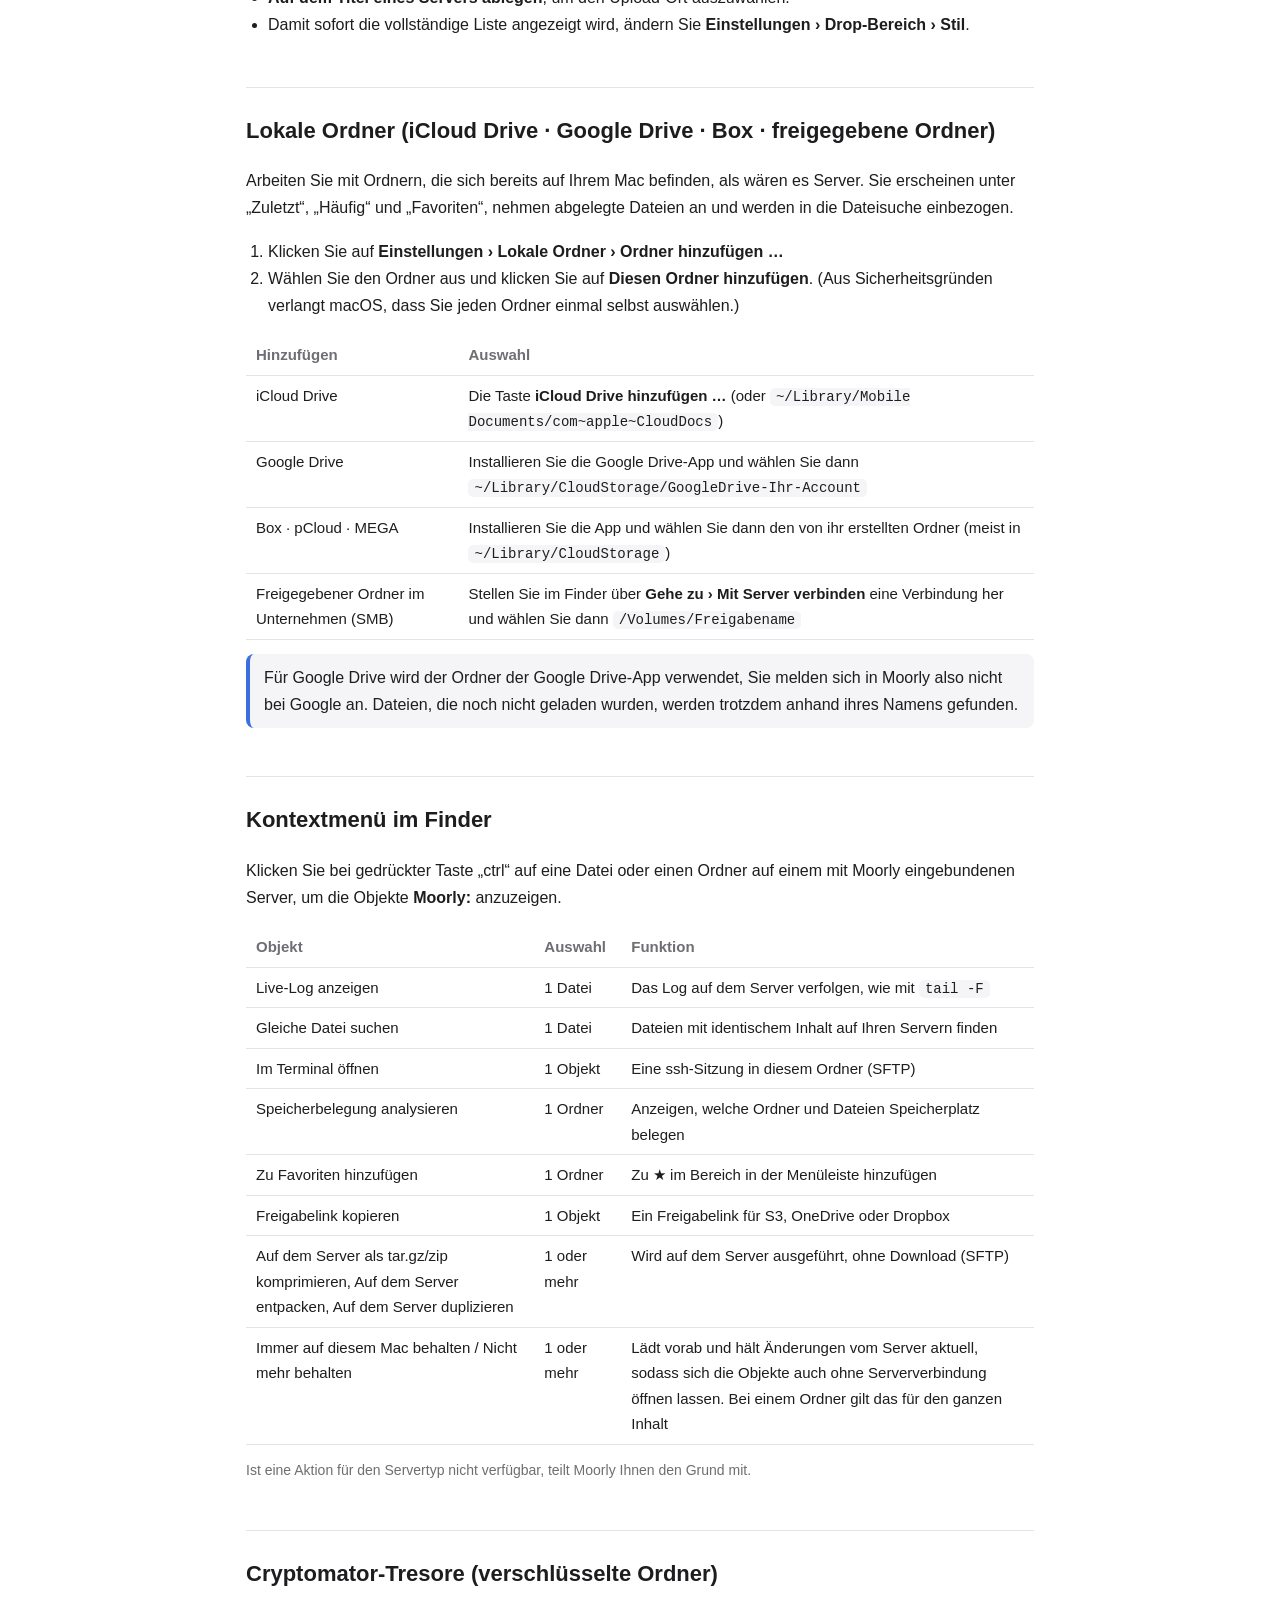
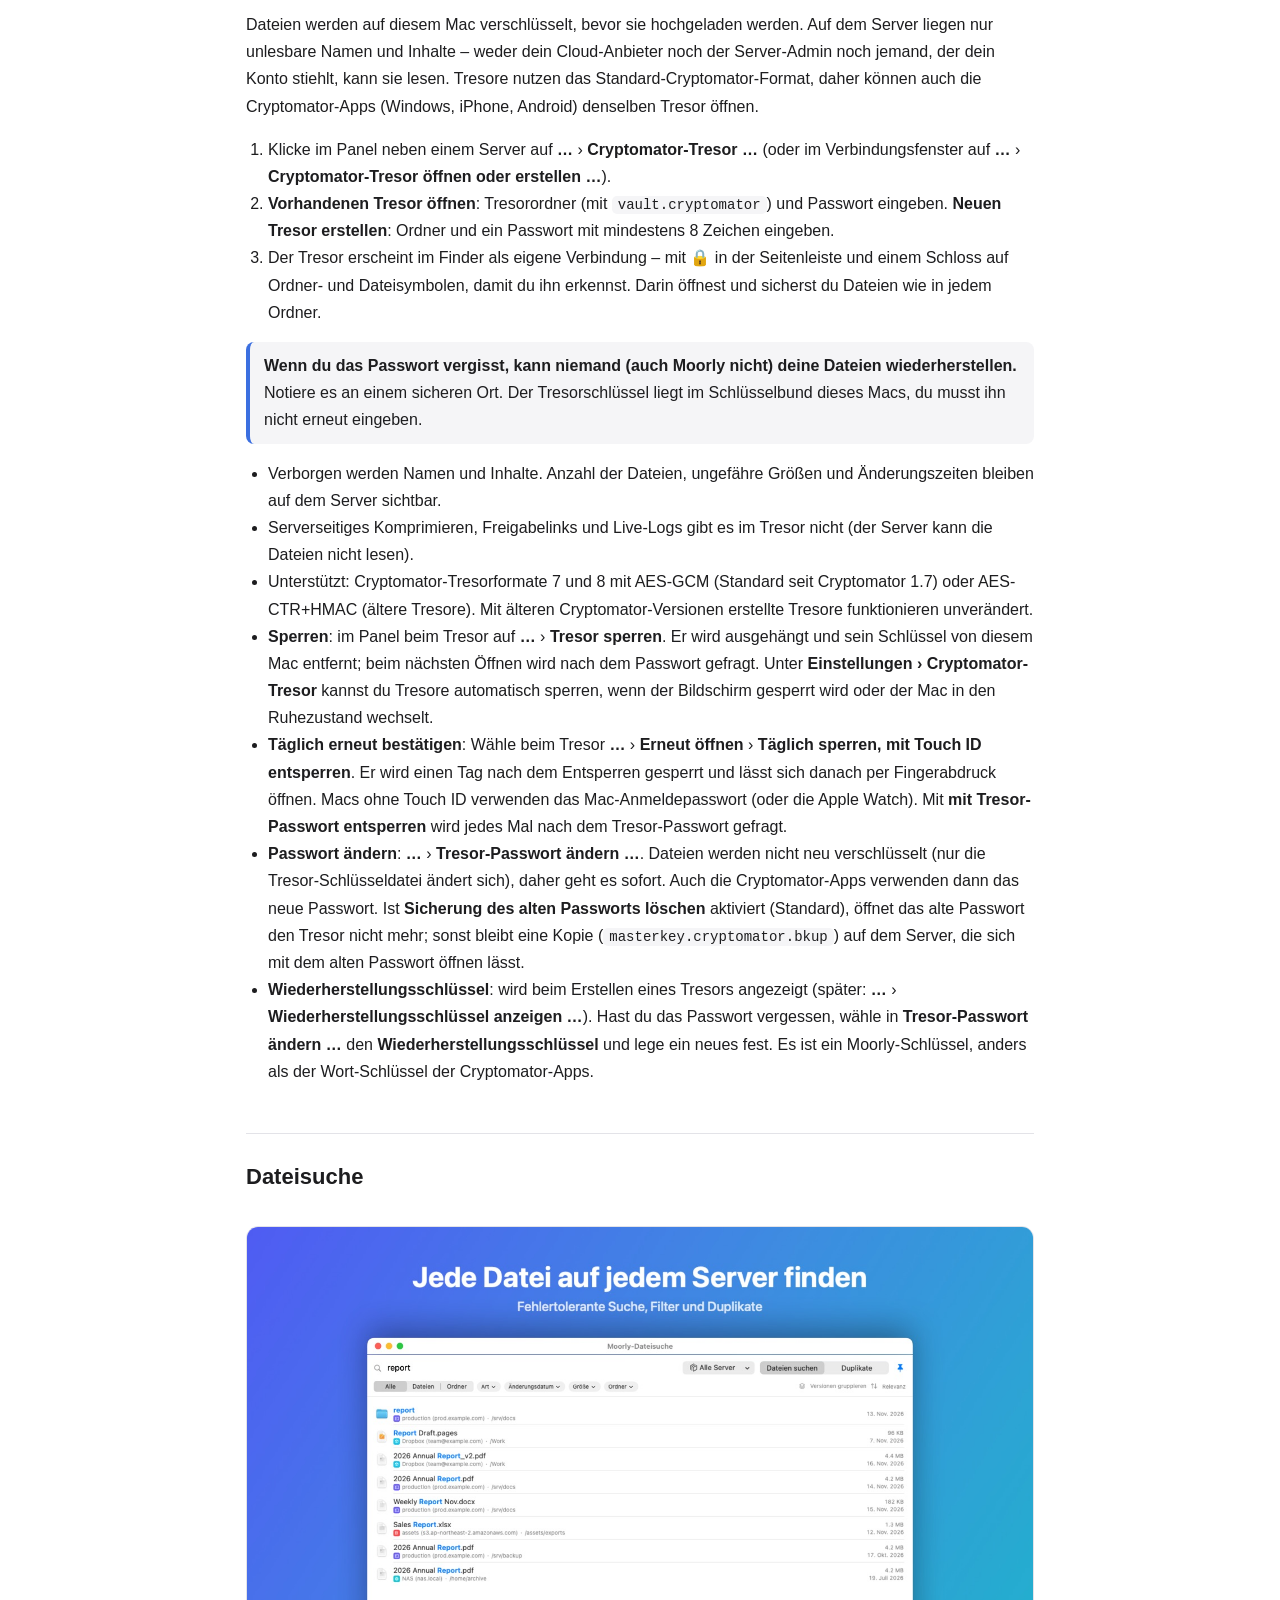
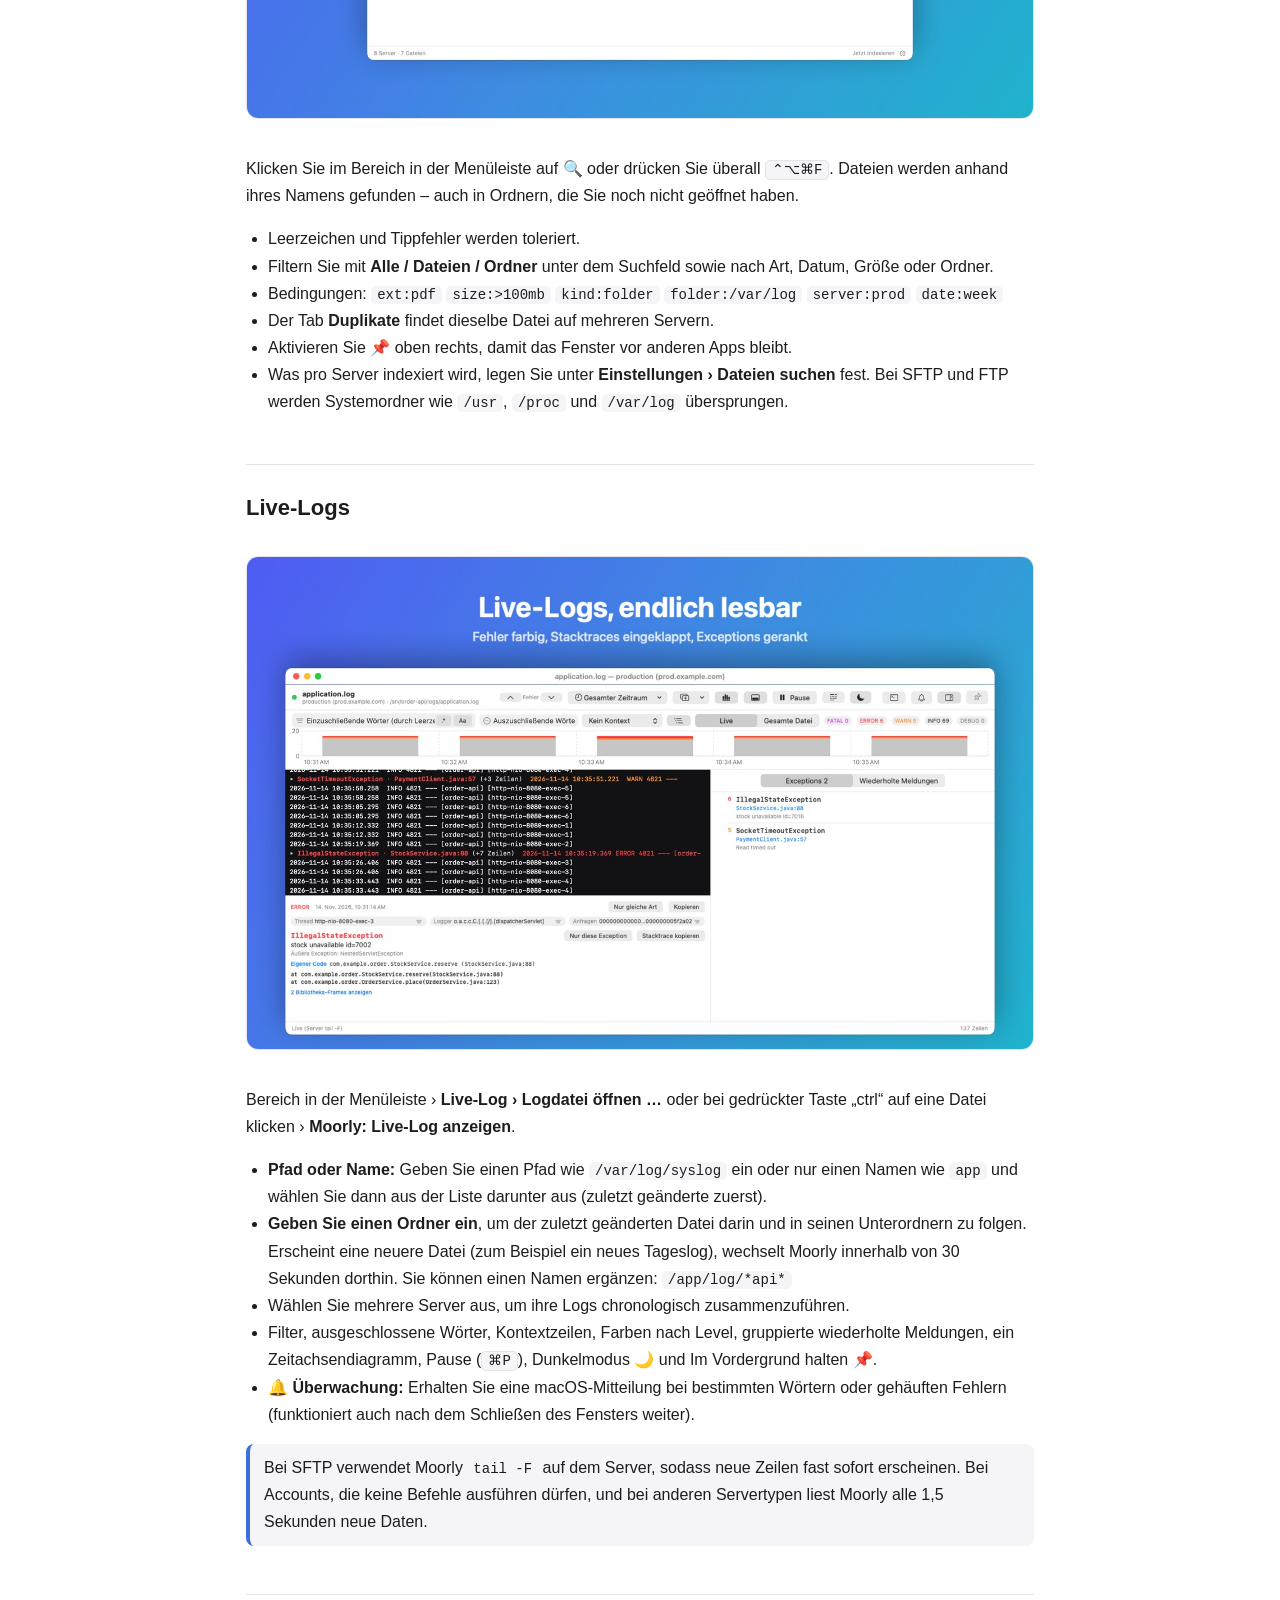
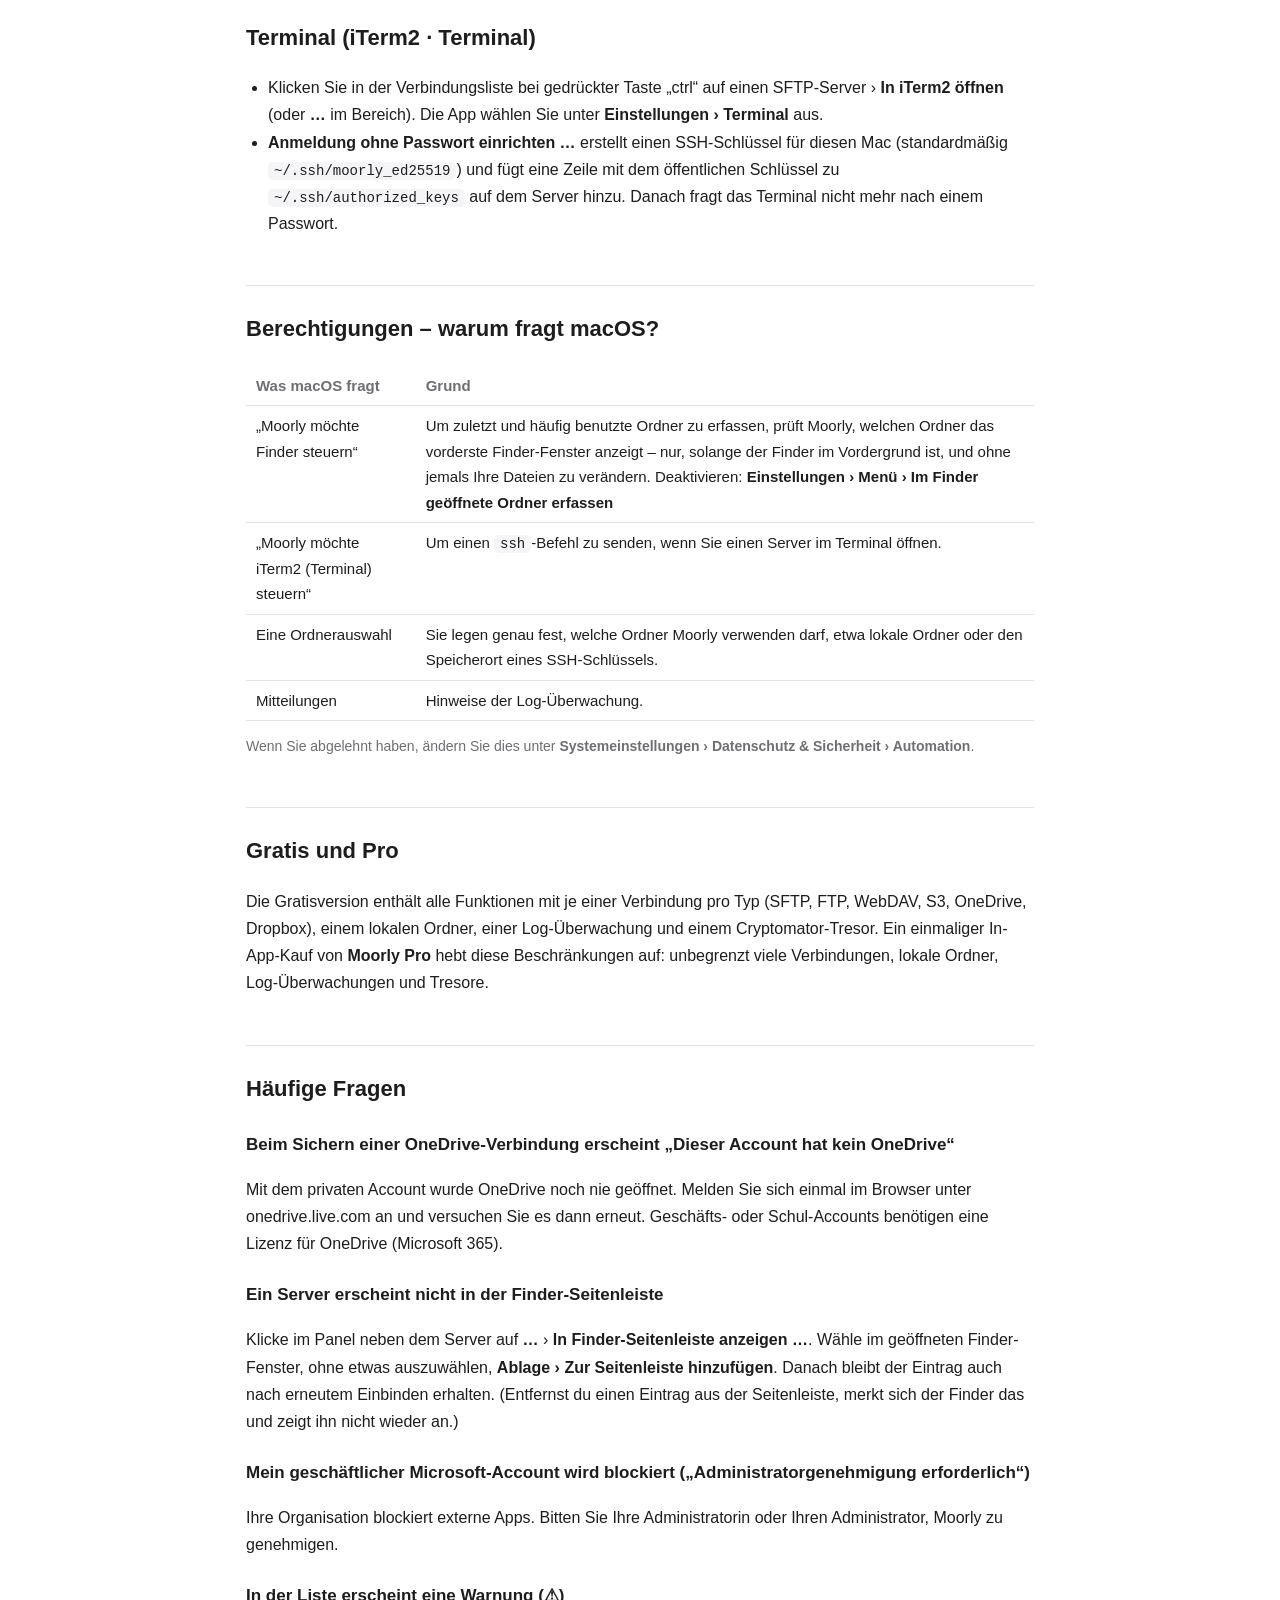
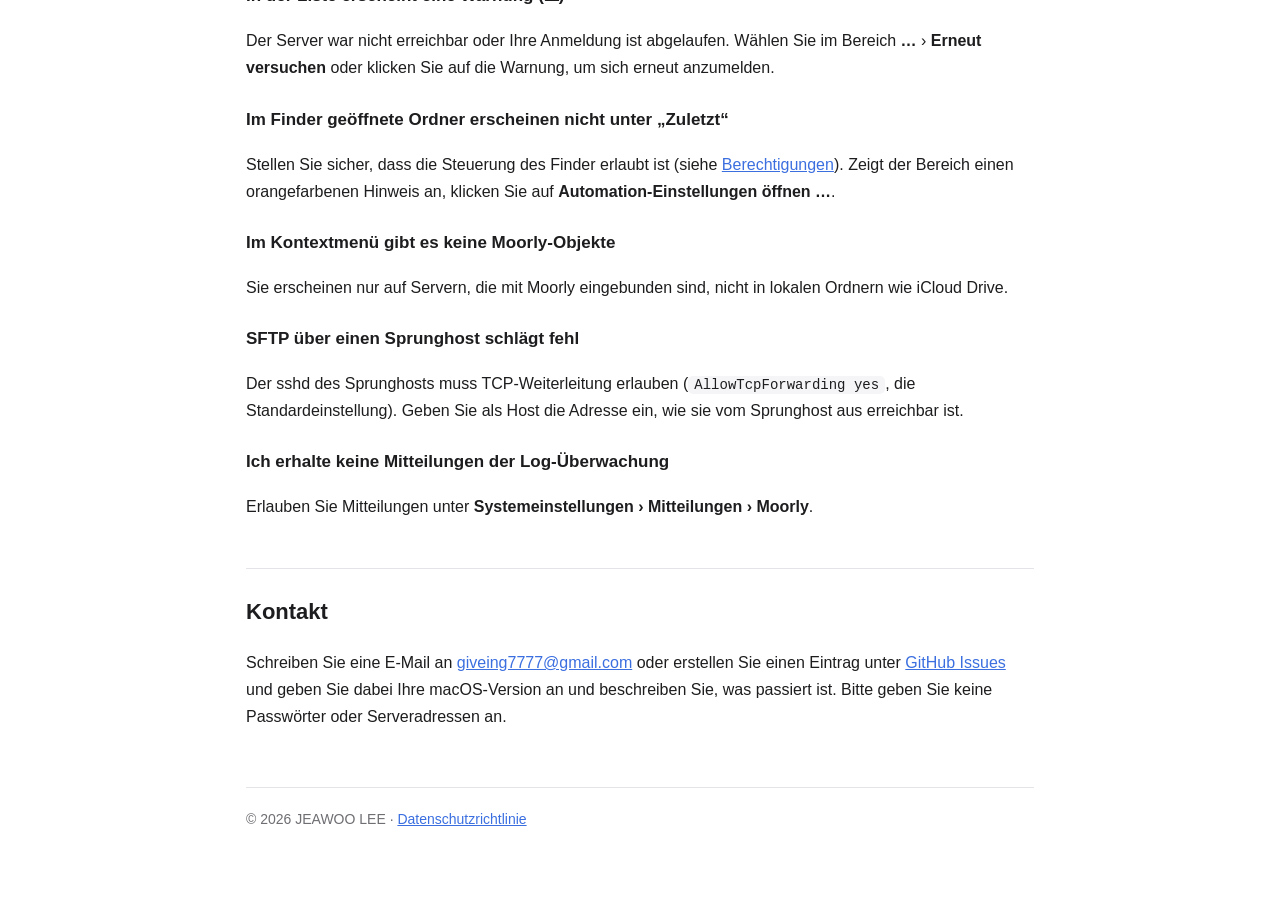
==== commit 9d286cd7: "Guide: delete old password backup on vault password change" ====
--- a/de/index.html
+++ b/de/index.html
@@ -112,7 +112,7 @@
 <li>Unterstützt: Cryptomator-Tresorformate 7 und 8 mit AES-GCM (Standard seit Cryptomator 1.7) oder AES-CTR+HMAC (ältere Tresore). Mit älteren Cryptomator-Versionen erstellte Tresore funktionieren unverändert.</li>
 <li><b>Sperren</b>: im Panel beim Tresor auf <b>…</b> › <b>Tresor sperren</b>. Er wird ausgehängt und sein Schlüssel von diesem Mac entfernt; beim nächsten Öffnen wird nach dem Passwort gefragt. Unter <b>Einstellungen › Cryptomator-Tresor</b> kannst du Tresore automatisch sperren, wenn der Bildschirm gesperrt wird oder der Mac in den Ruhezustand wechselt.</li>
 <li><b>Täglich erneut bestätigen</b>: Wähle beim Tresor <b>…</b> › <b>Erneut öffnen</b> › <b>Täglich sperren, mit Touch ID entsperren</b>. Er wird einen Tag nach dem Entsperren gesperrt und lässt sich danach per Fingerabdruck öffnen. Macs ohne Touch ID verwenden das Mac-Anmeldepasswort (oder die Apple Watch). Mit <b>mit Tresor-Passwort entsperren</b> wird jedes Mal nach dem Tresor-Passwort gefragt.</li>
-<li><b>Passwort ändern</b>: <b>…</b> › <b>Tresor-Passwort ändern …</b>. Dateien werden nicht neu verschlüsselt (nur die Tresor-Schlüsseldatei ändert sich), daher geht es sofort. Auch die Cryptomator-Apps verwenden dann das neue Passwort.</li>
+<li><b>Passwort ändern</b>: <b>…</b> › <b>Tresor-Passwort ändern …</b>. Dateien werden nicht neu verschlüsselt (nur die Tresor-Schlüsseldatei ändert sich), daher geht es sofort. Auch die Cryptomator-Apps verwenden dann das neue Passwort. Ist <b>Sicherung des alten Passworts löschen</b> aktiviert (Standard), öffnet das alte Passwort den Tresor nicht mehr; sonst bleibt eine Kopie (<code>masterkey.cryptomator.bkup</code>) auf dem Server, die sich mit dem alten Passwort öffnen lässt.</li>
 <li><b>Wiederherstellungsschlüssel</b>: wird beim Erstellen eines Tresors angezeigt (später: <b>…</b> › <b>Wiederherstellungsschlüssel anzeigen …</b>). Hast du das Passwort vergessen, wähle in <b>Tresor-Passwort ändern …</b> den <b>Wiederherstellungsschlüssel</b> und lege ein neues fest. Es ist ein Moorly-Schlüssel, anders als der Wort-Schlüssel der Cryptomator-Apps.</li>
 </ul>
 
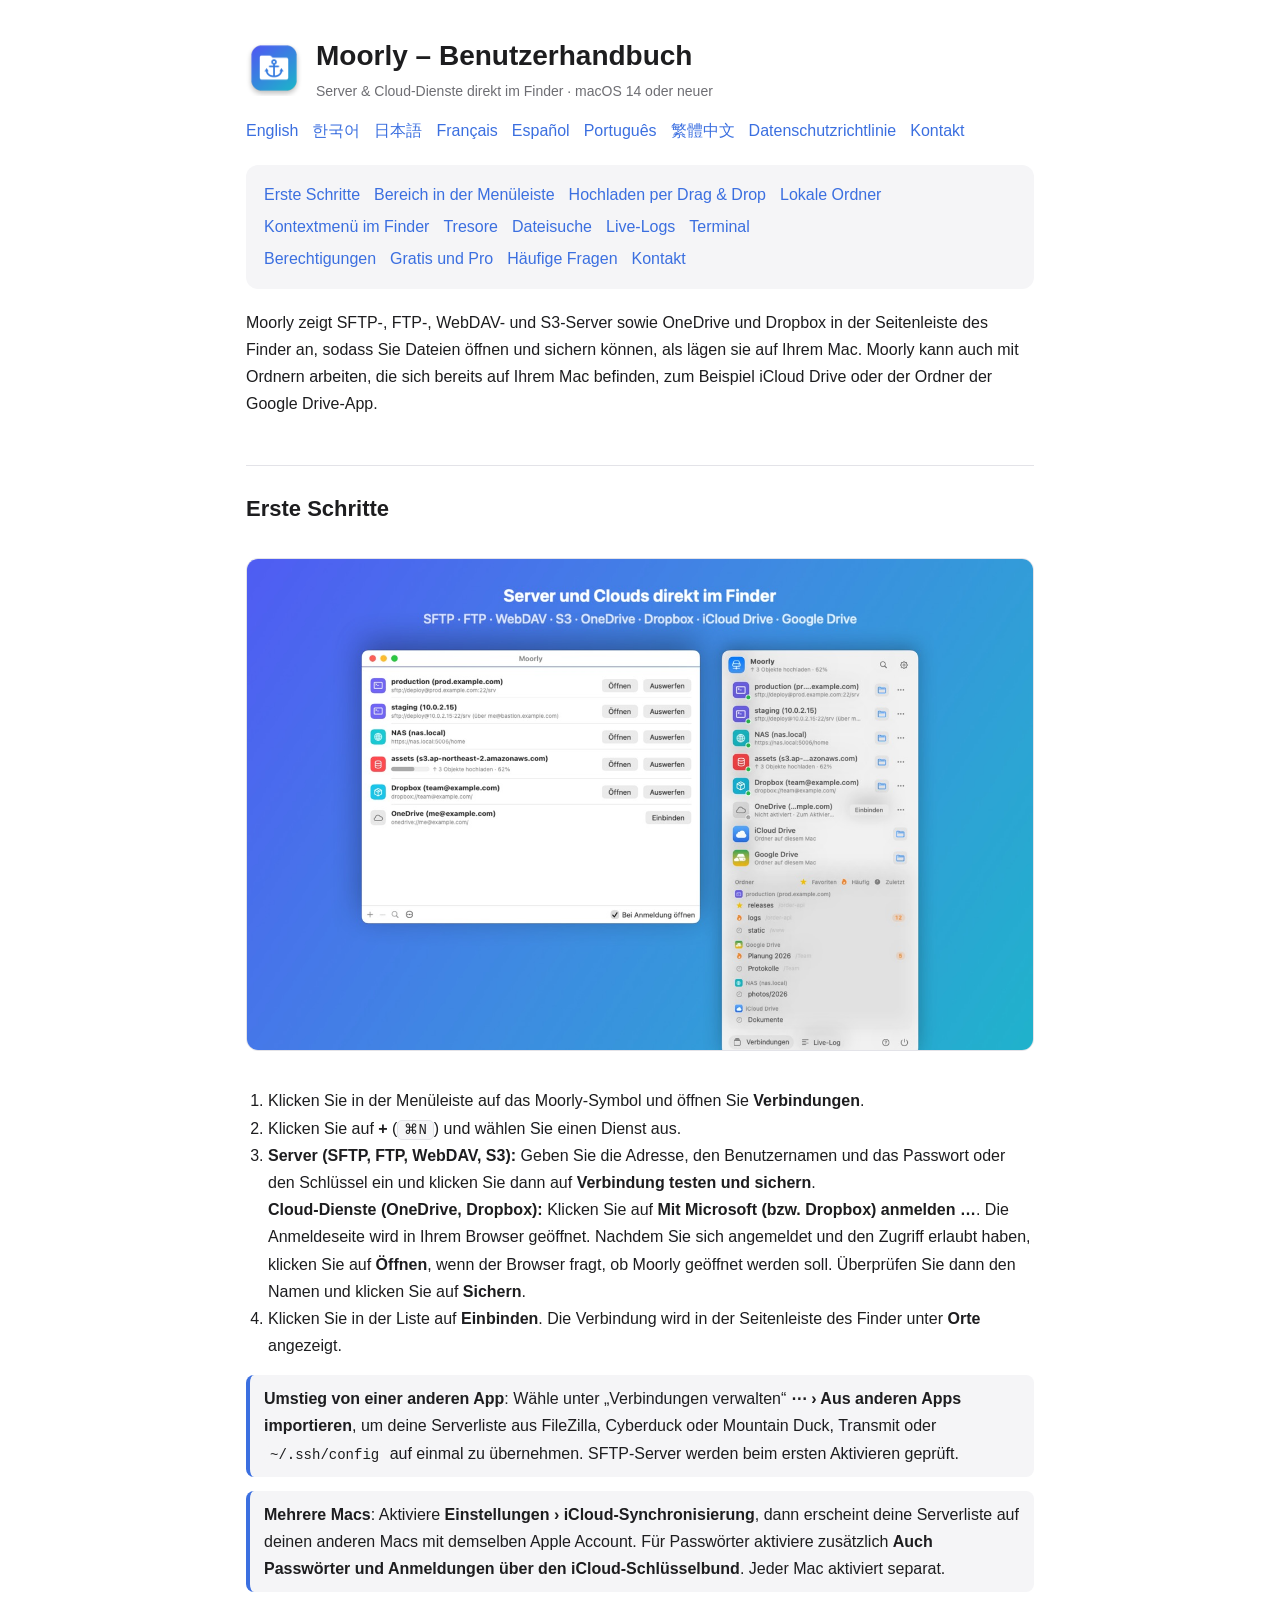
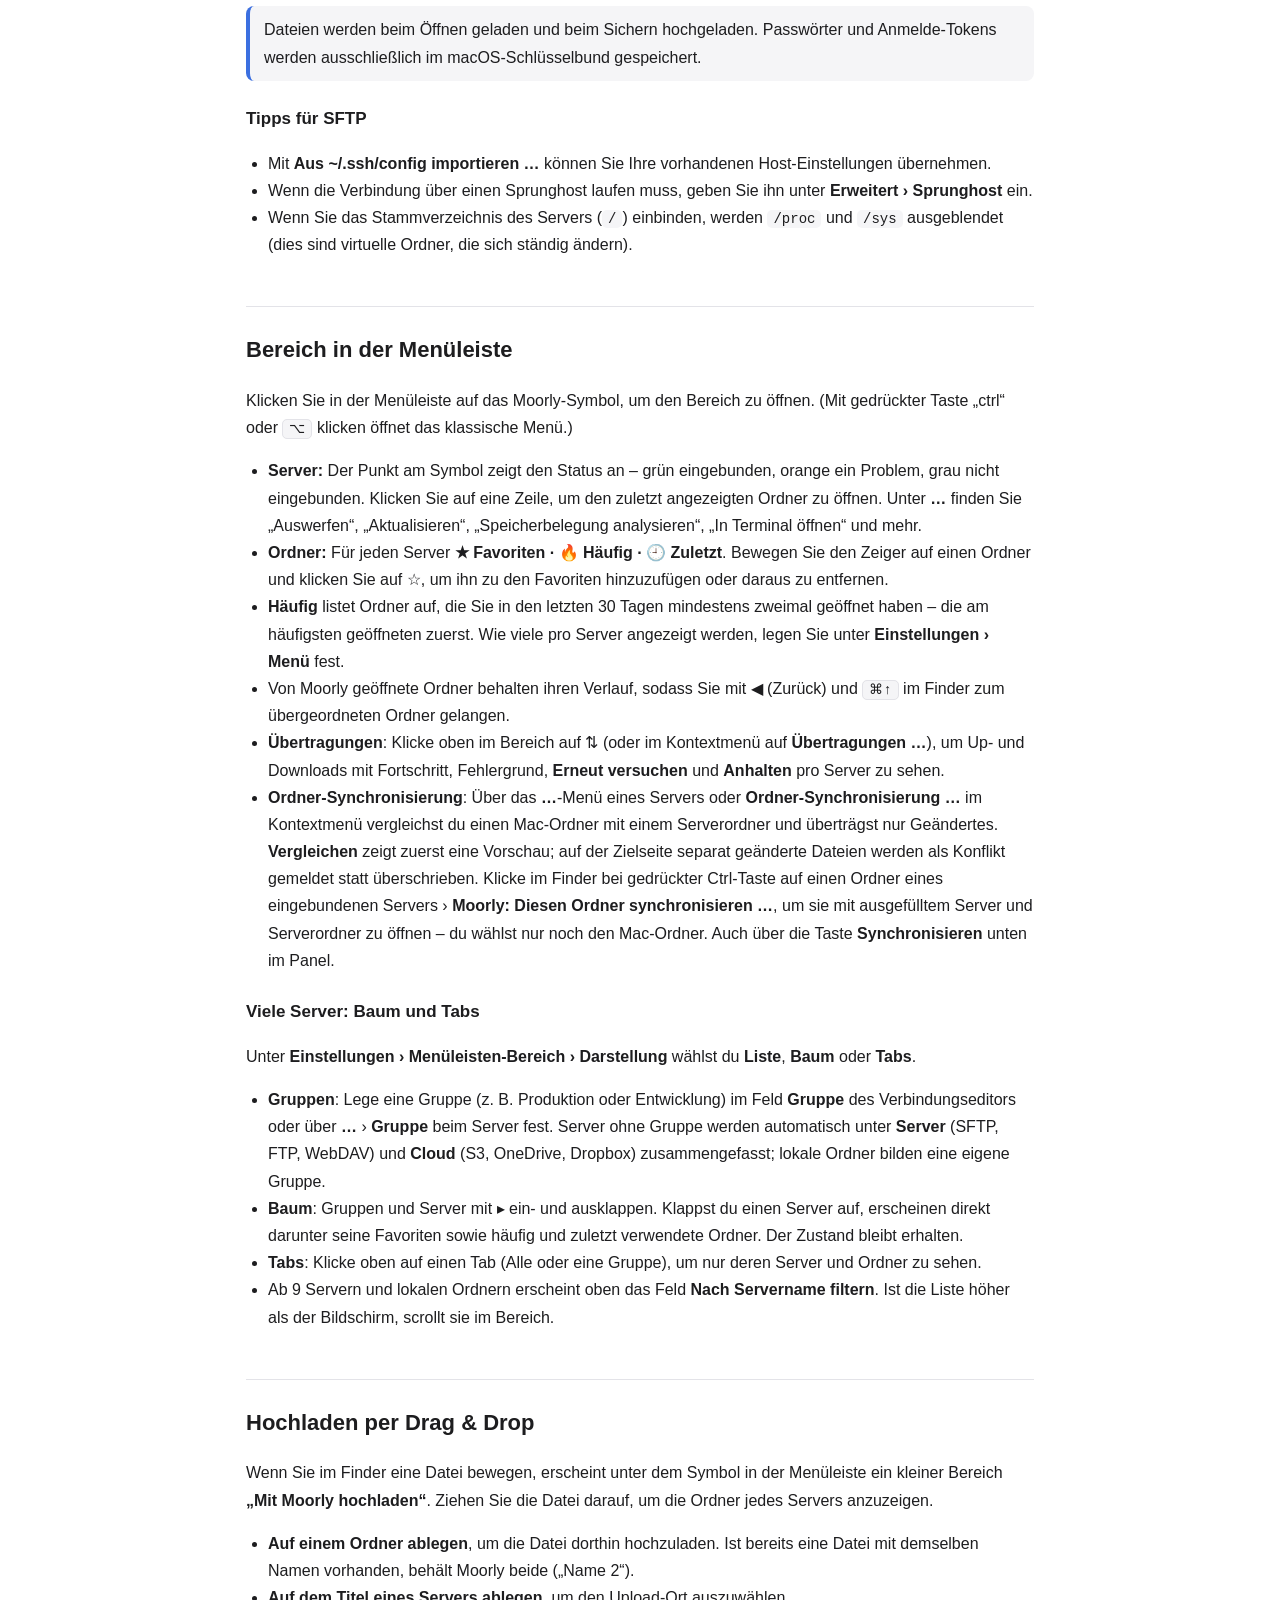
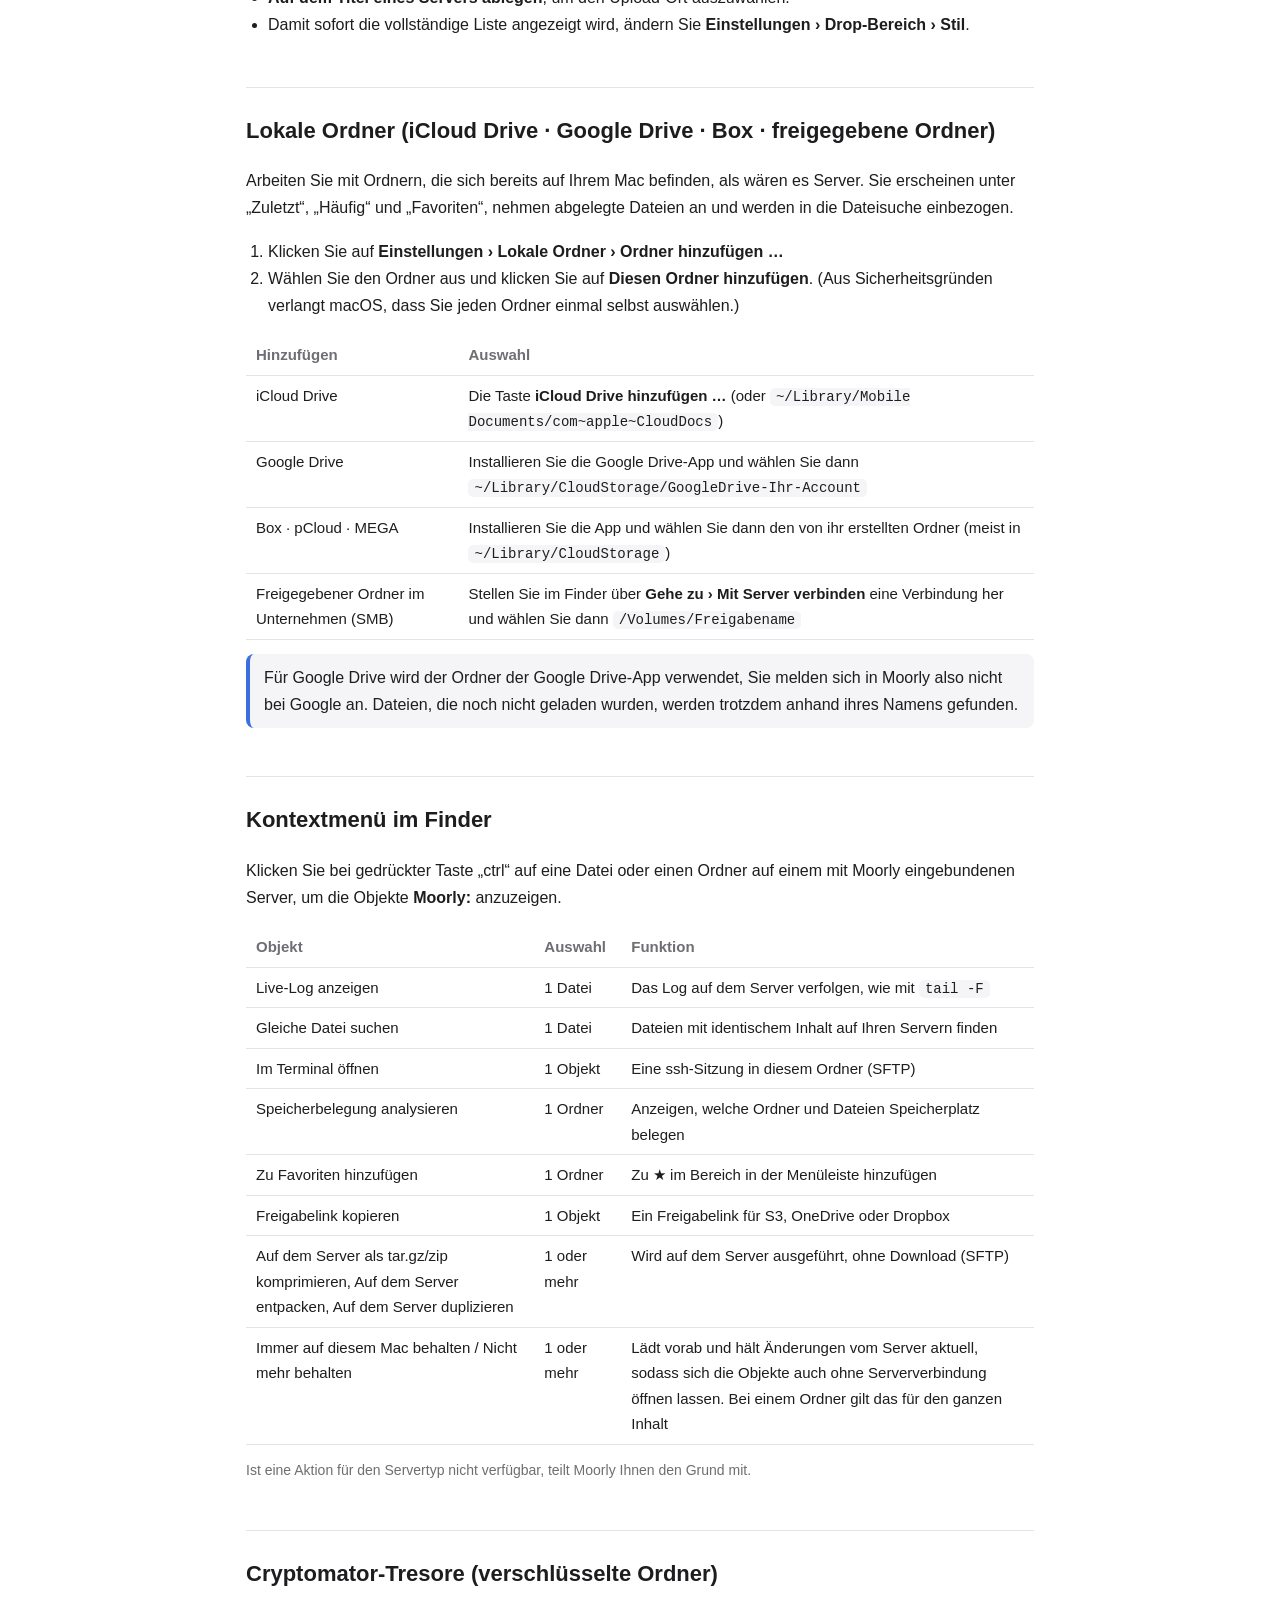
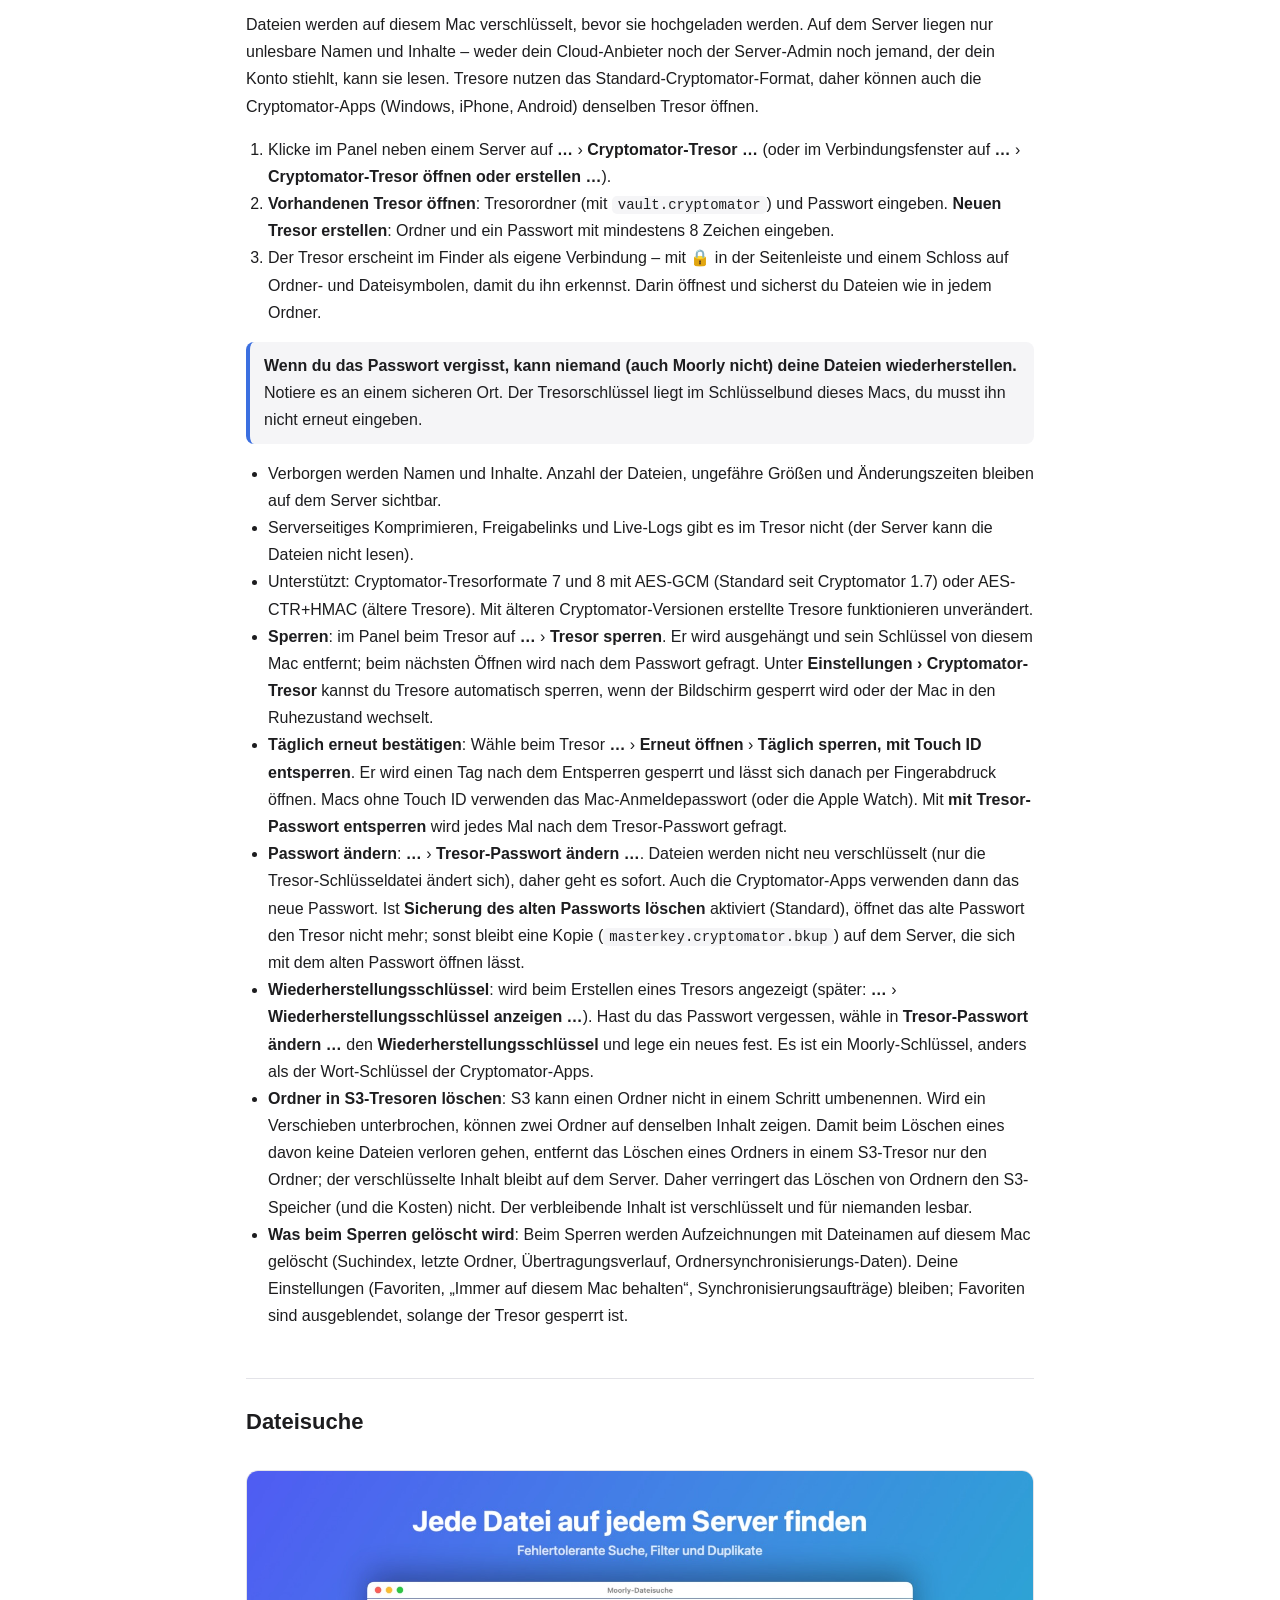
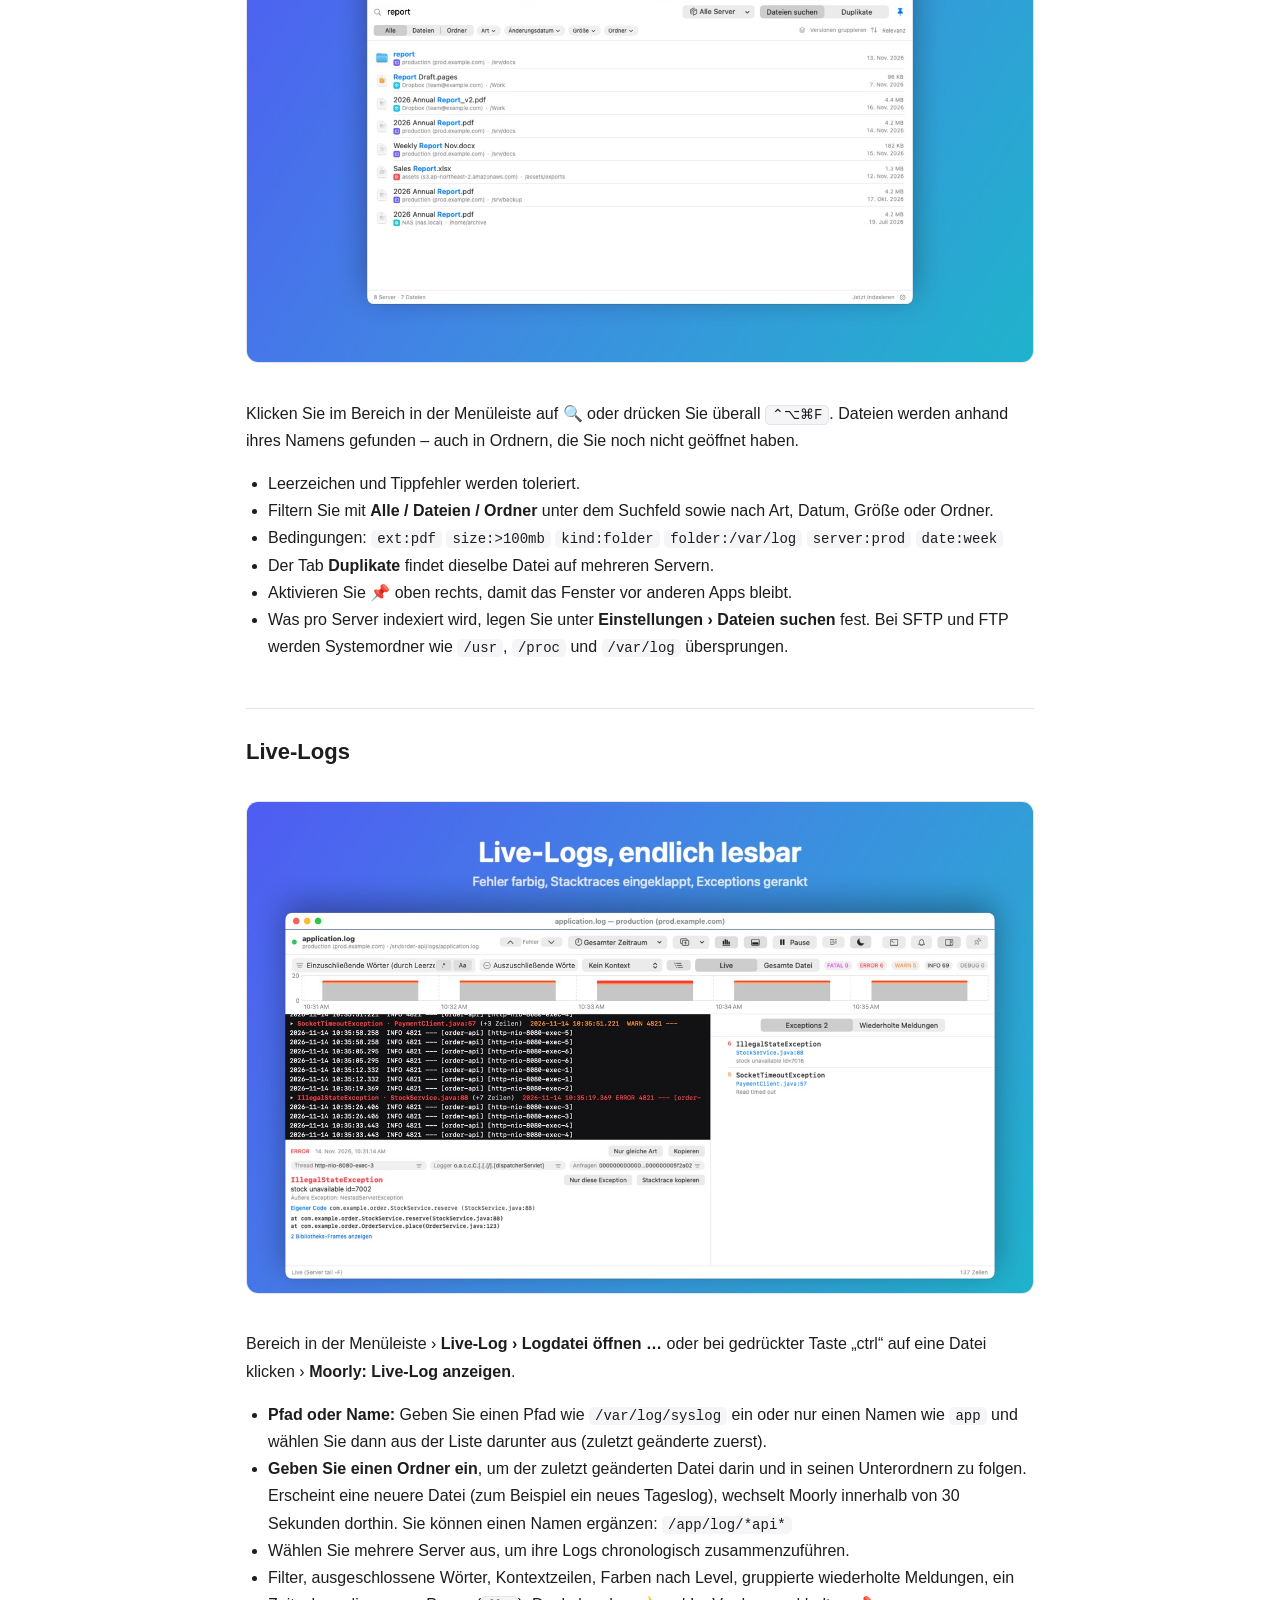
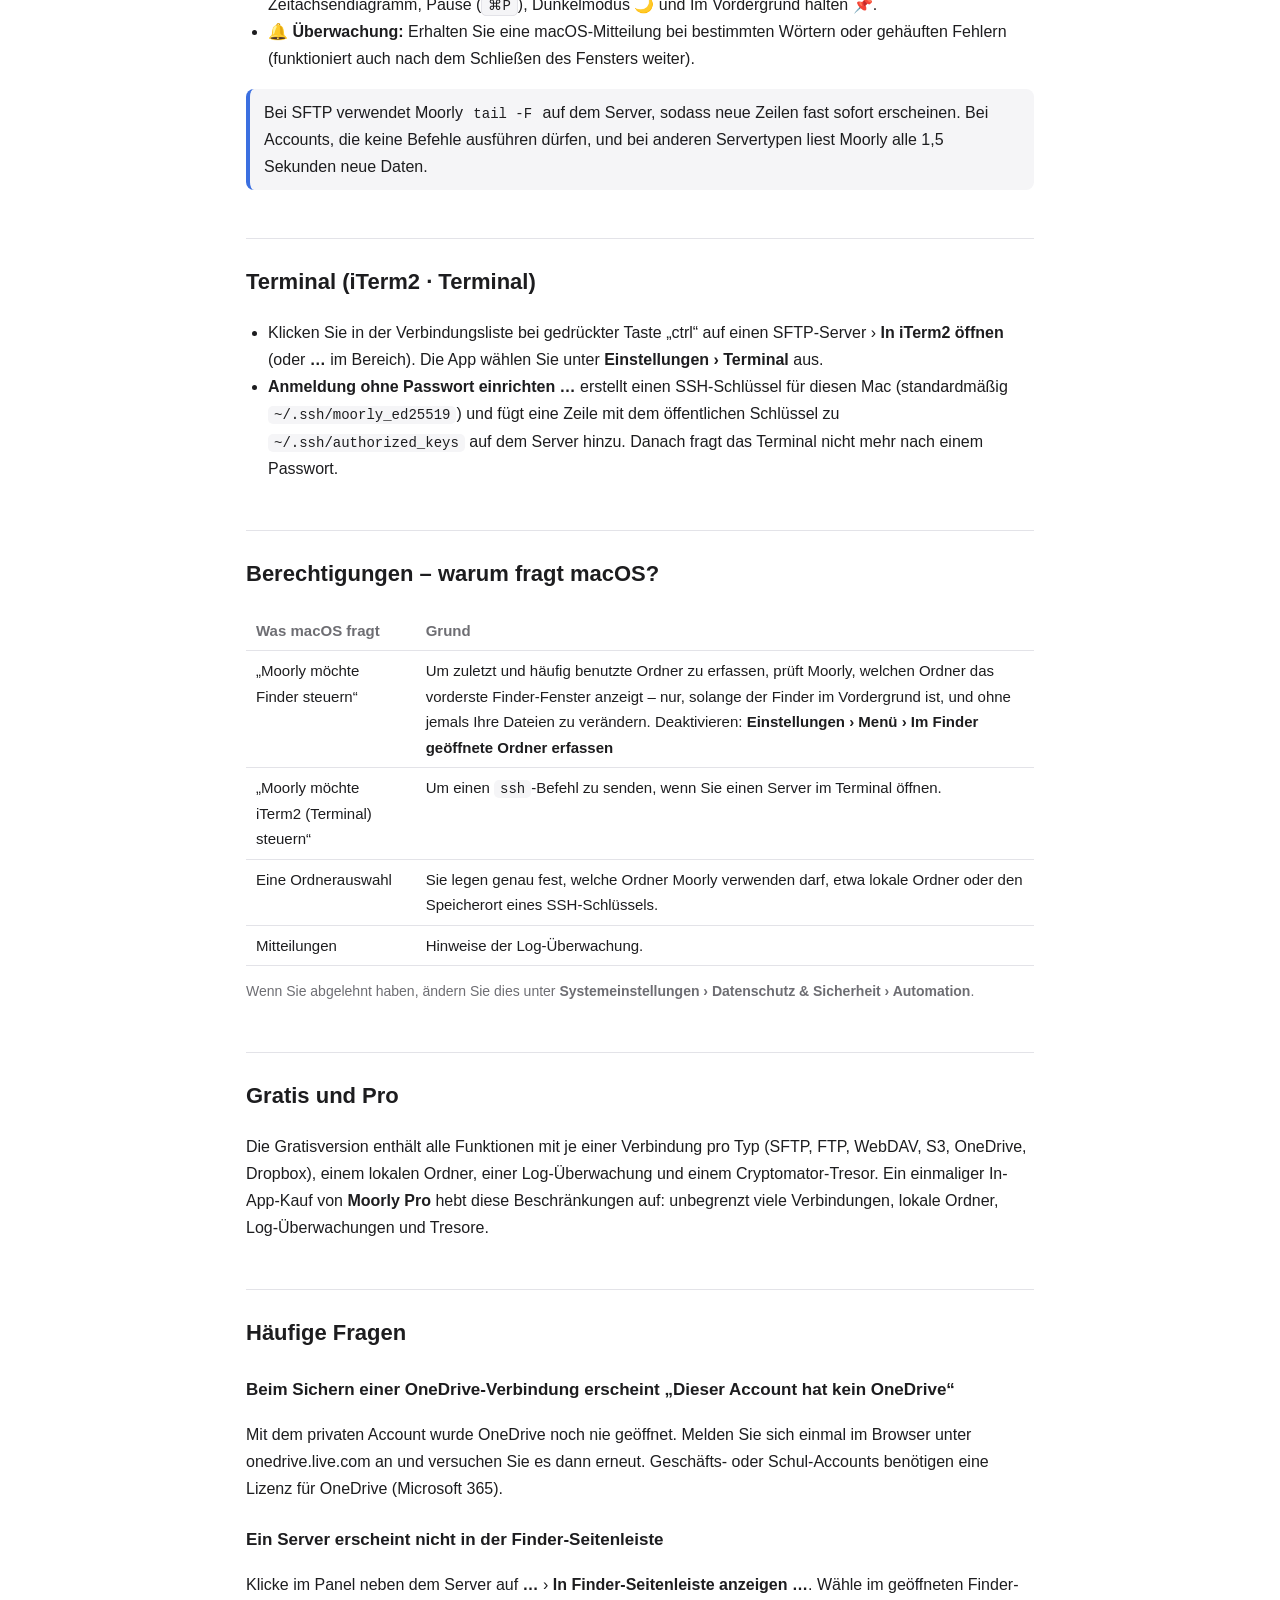
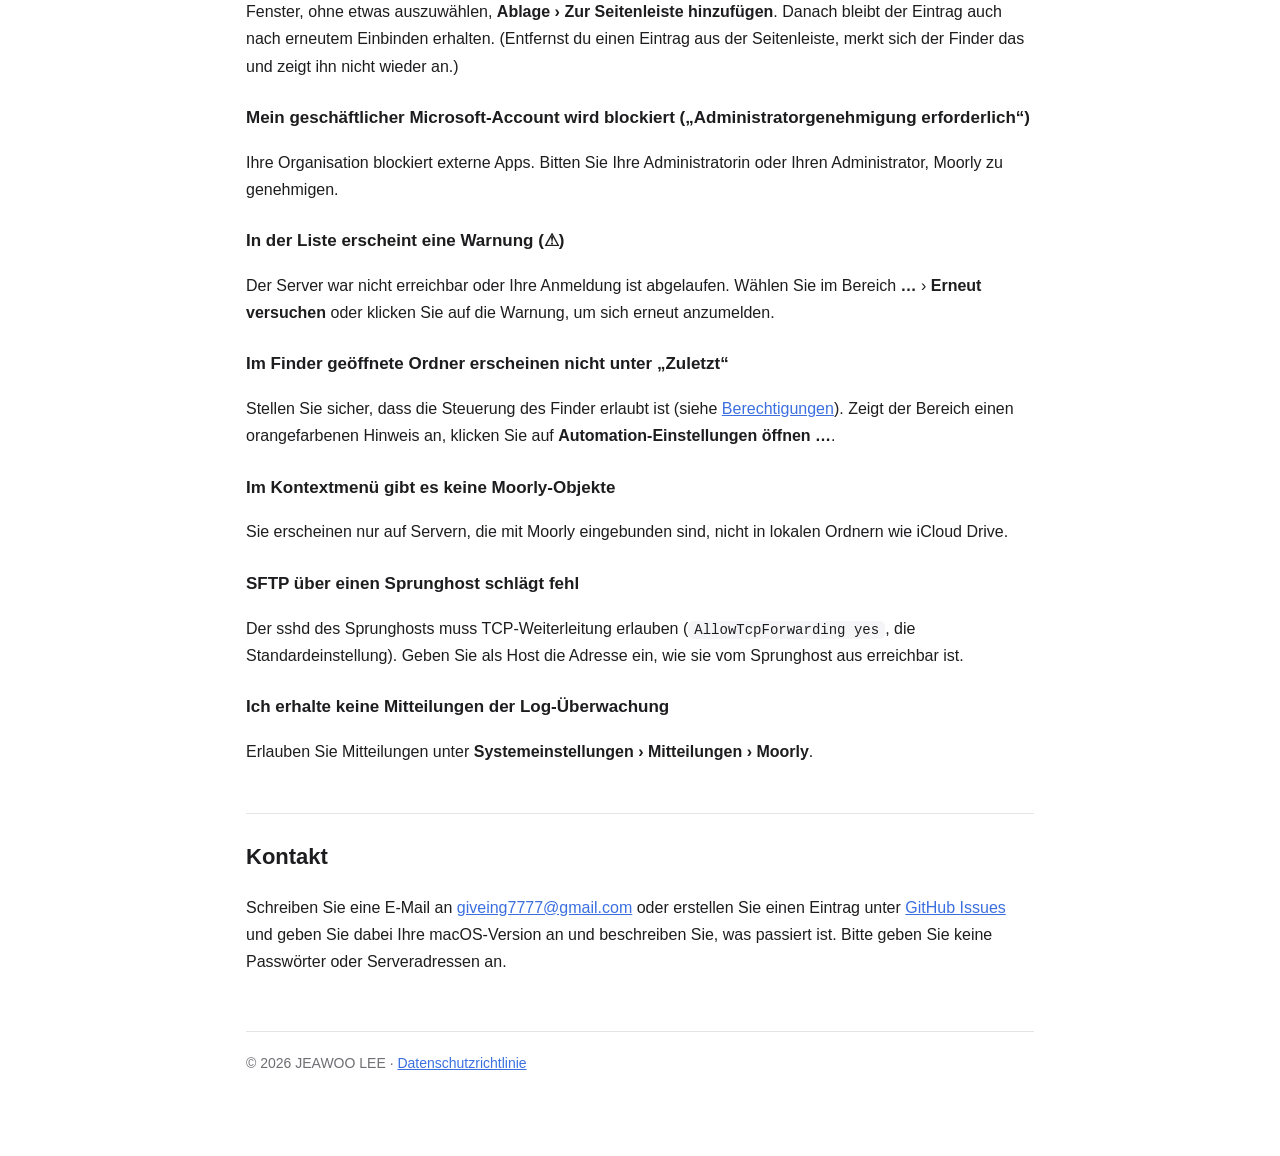
==== commit 7b969277: "Guide: S3 vault folder deletion and what locking erases" ====
--- a/de/index.html
+++ b/de/index.html
@@ -114,6 +114,8 @@
 <li><b>Täglich erneut bestätigen</b>: Wähle beim Tresor <b>…</b> › <b>Erneut öffnen</b> › <b>Täglich sperren, mit Touch ID entsperren</b>. Er wird einen Tag nach dem Entsperren gesperrt und lässt sich danach per Fingerabdruck öffnen. Macs ohne Touch ID verwenden das Mac-Anmeldepasswort (oder die Apple Watch). Mit <b>mit Tresor-Passwort entsperren</b> wird jedes Mal nach dem Tresor-Passwort gefragt.</li>
 <li><b>Passwort ändern</b>: <b>…</b> › <b>Tresor-Passwort ändern …</b>. Dateien werden nicht neu verschlüsselt (nur die Tresor-Schlüsseldatei ändert sich), daher geht es sofort. Auch die Cryptomator-Apps verwenden dann das neue Passwort. Ist <b>Sicherung des alten Passworts löschen</b> aktiviert (Standard), öffnet das alte Passwort den Tresor nicht mehr; sonst bleibt eine Kopie (<code>masterkey.cryptomator.bkup</code>) auf dem Server, die sich mit dem alten Passwort öffnen lässt.</li>
 <li><b>Wiederherstellungsschlüssel</b>: wird beim Erstellen eines Tresors angezeigt (später: <b>…</b> › <b>Wiederherstellungsschlüssel anzeigen …</b>). Hast du das Passwort vergessen, wähle in <b>Tresor-Passwort ändern …</b> den <b>Wiederherstellungsschlüssel</b> und lege ein neues fest. Es ist ein Moorly-Schlüssel, anders als der Wort-Schlüssel der Cryptomator-Apps.</li>
+<li class="vault-s3-note"><b>Ordner in S3-Tresoren löschen</b>: S3 kann einen Ordner nicht in einem Schritt umbenennen. Wird ein Verschieben unterbrochen, können zwei Ordner auf denselben Inhalt zeigen. Damit beim Löschen eines davon keine Dateien verloren gehen, entfernt das Löschen eines Ordners in einem S3-Tresor nur den Ordner; der verschlüsselte Inhalt bleibt auf dem Server. Daher verringert das Löschen von Ordnern den S3-Speicher (und die Kosten) nicht. Der verbleibende Inhalt ist verschlüsselt und für niemanden lesbar.</li>
+<li><b>Was beim Sperren gelöscht wird</b>: Beim Sperren werden Aufzeichnungen mit Dateinamen auf diesem Mac gelöscht (Suchindex, letzte Ordner, Übertragungsverlauf, Ordnersynchronisierungs-Daten). Deine Einstellungen (Favoriten, „Immer auf diesem Mac behalten“, Synchronisierungsaufträge) bleiben; Favoriten sind ausgeblendet, solange der Tresor gesperrt ist.</li>
 </ul>
 
 <h2 id="search">Dateisuche</h2>
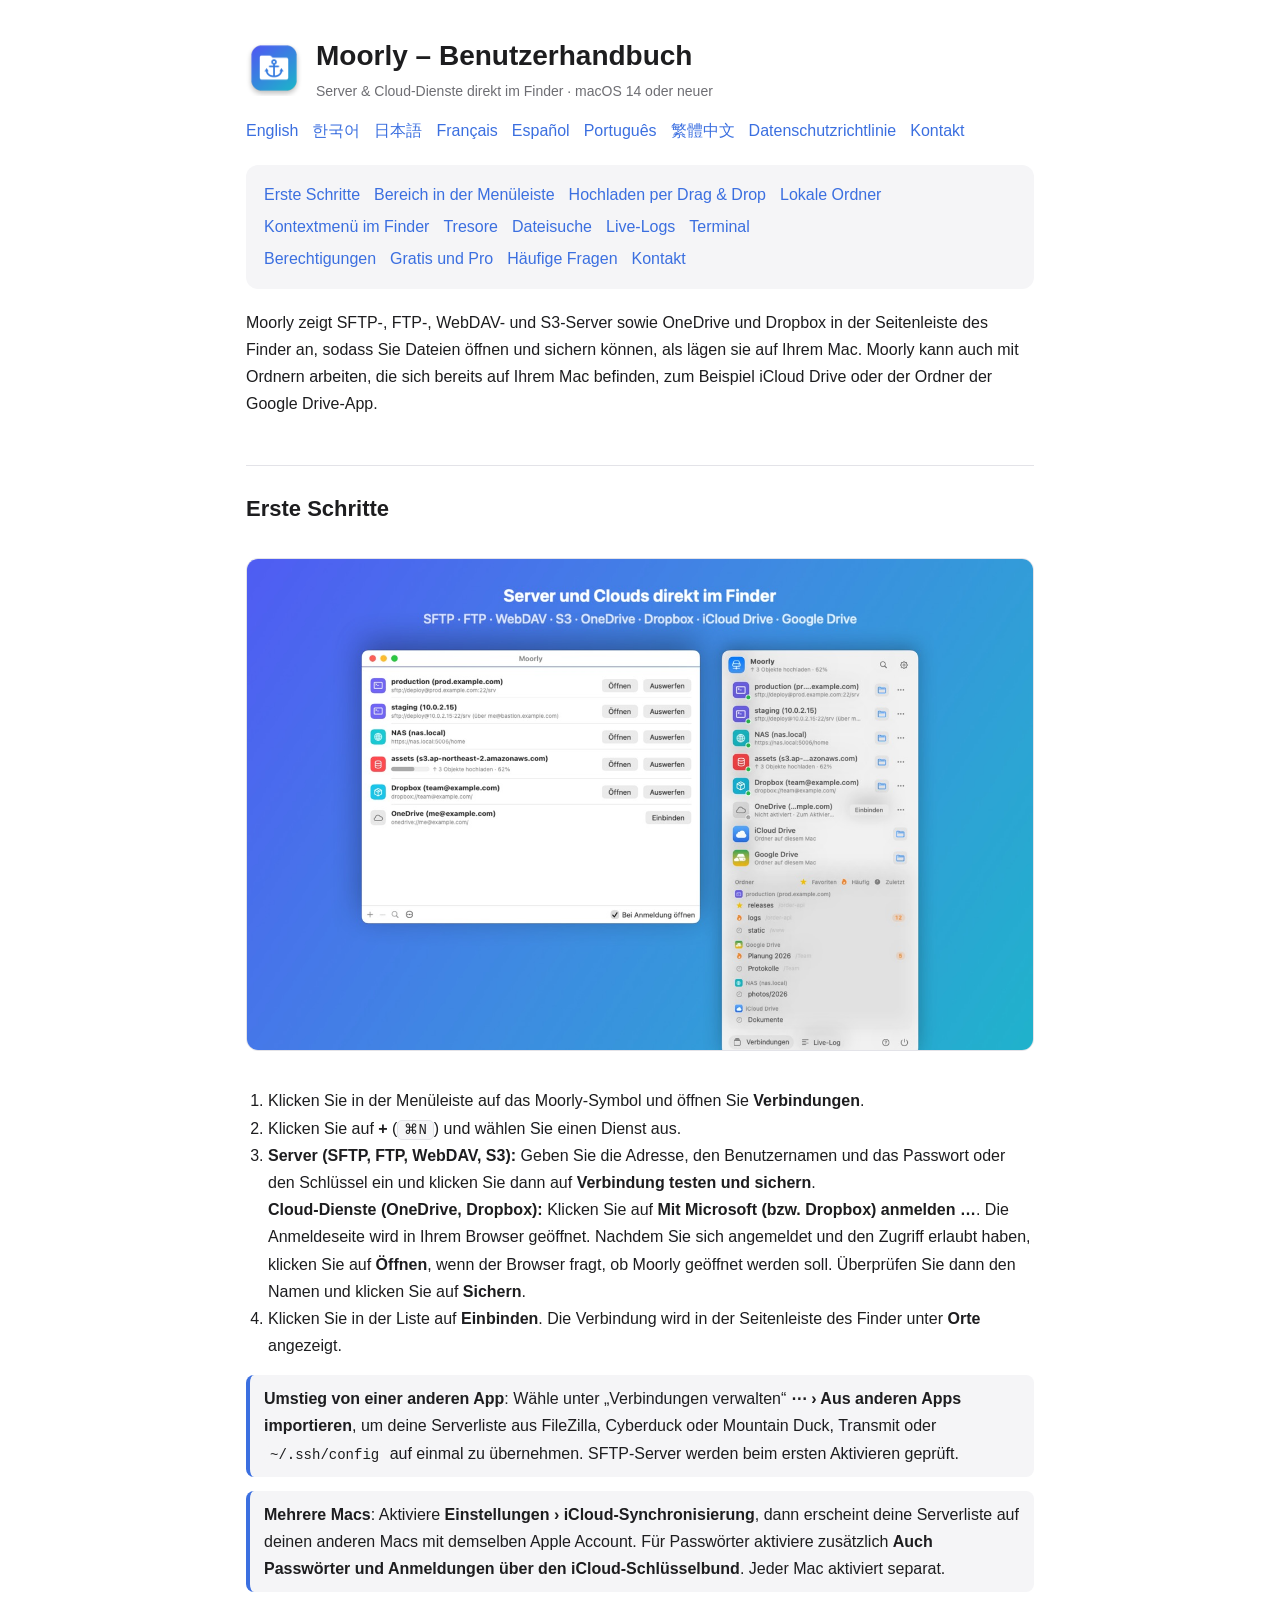
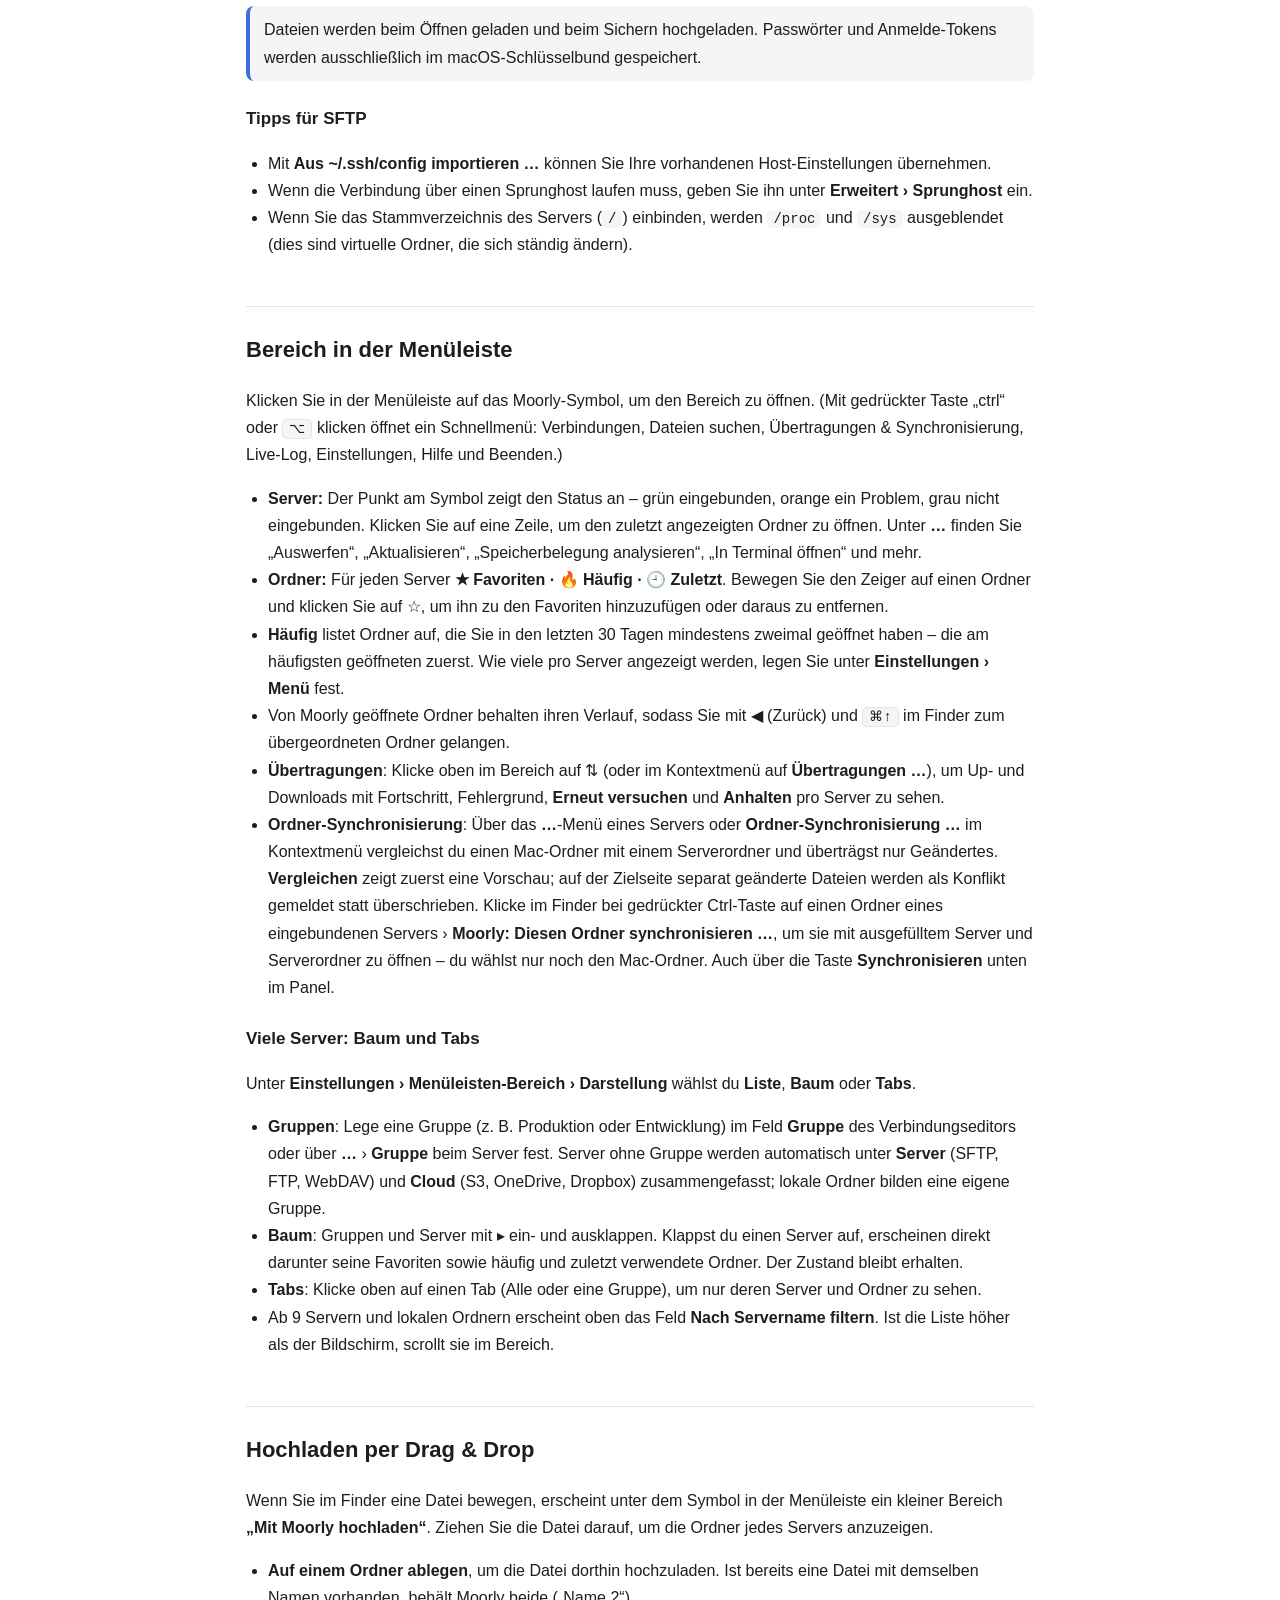
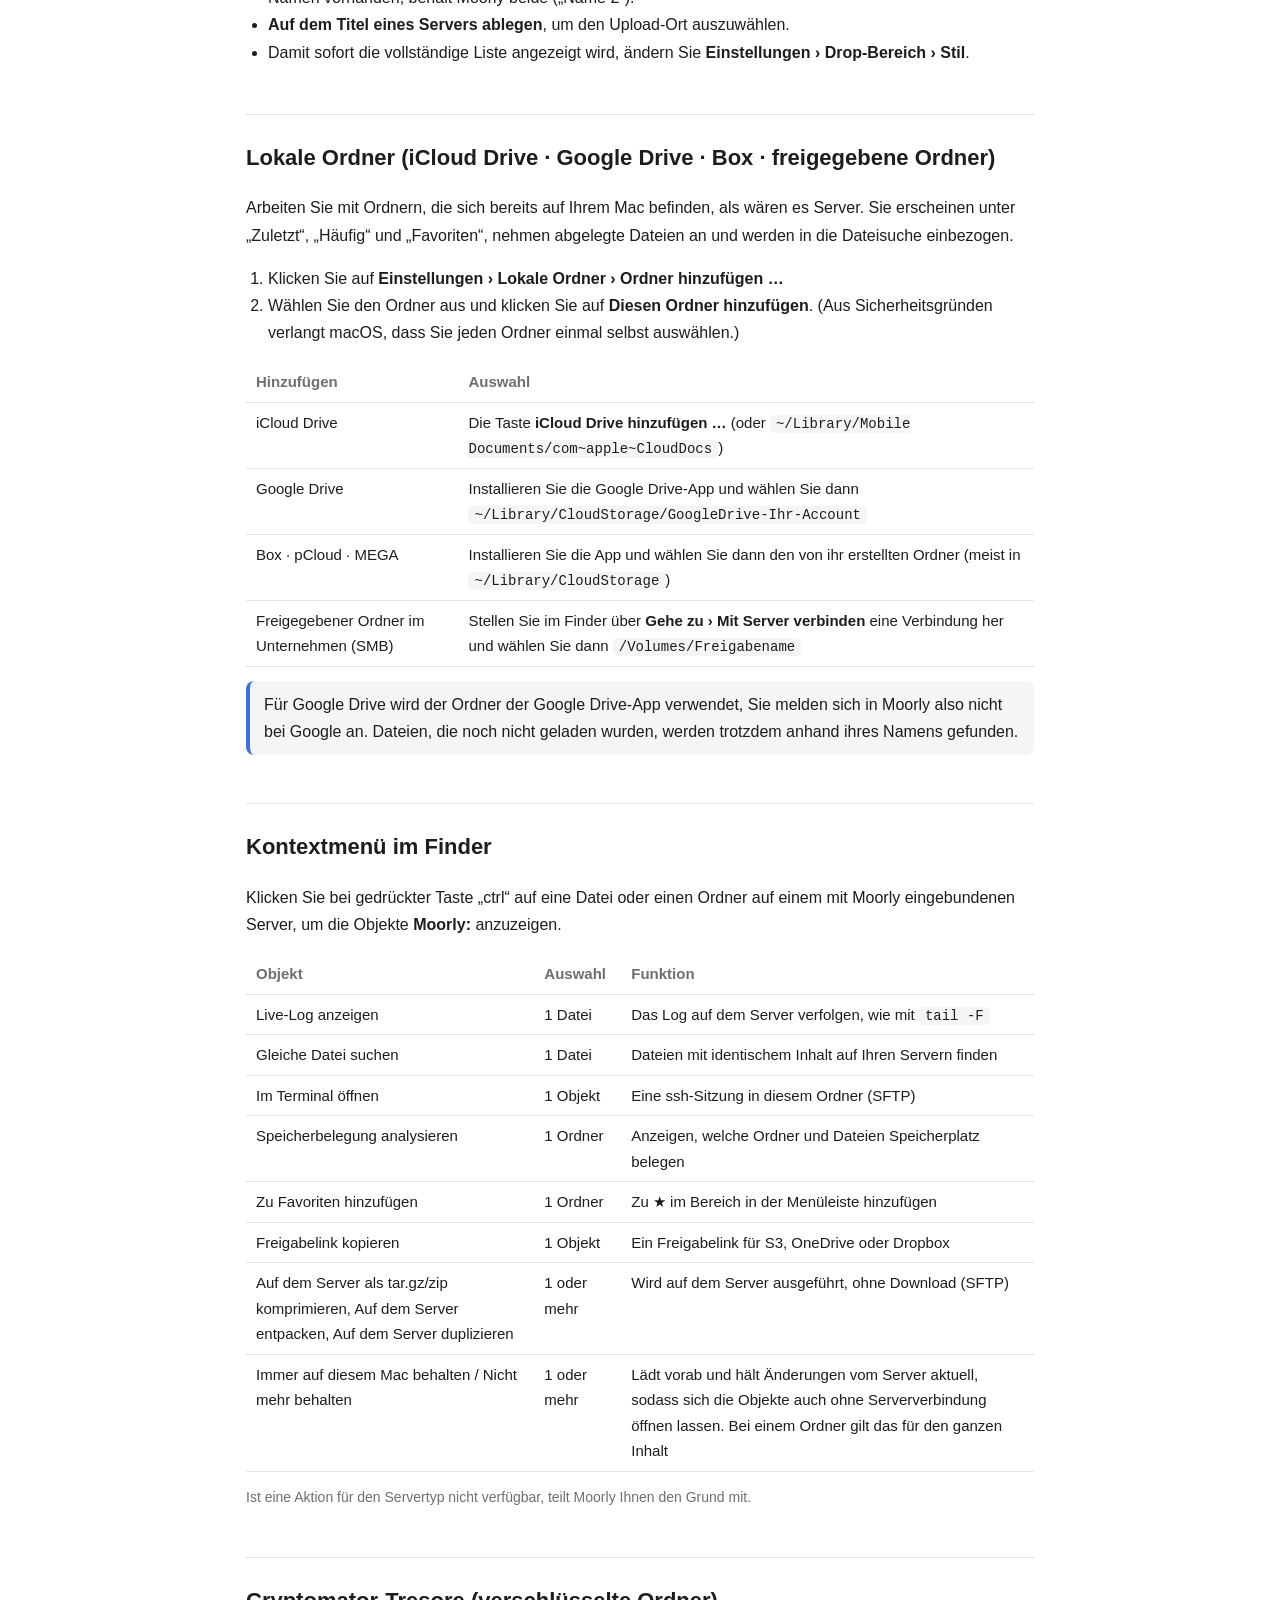
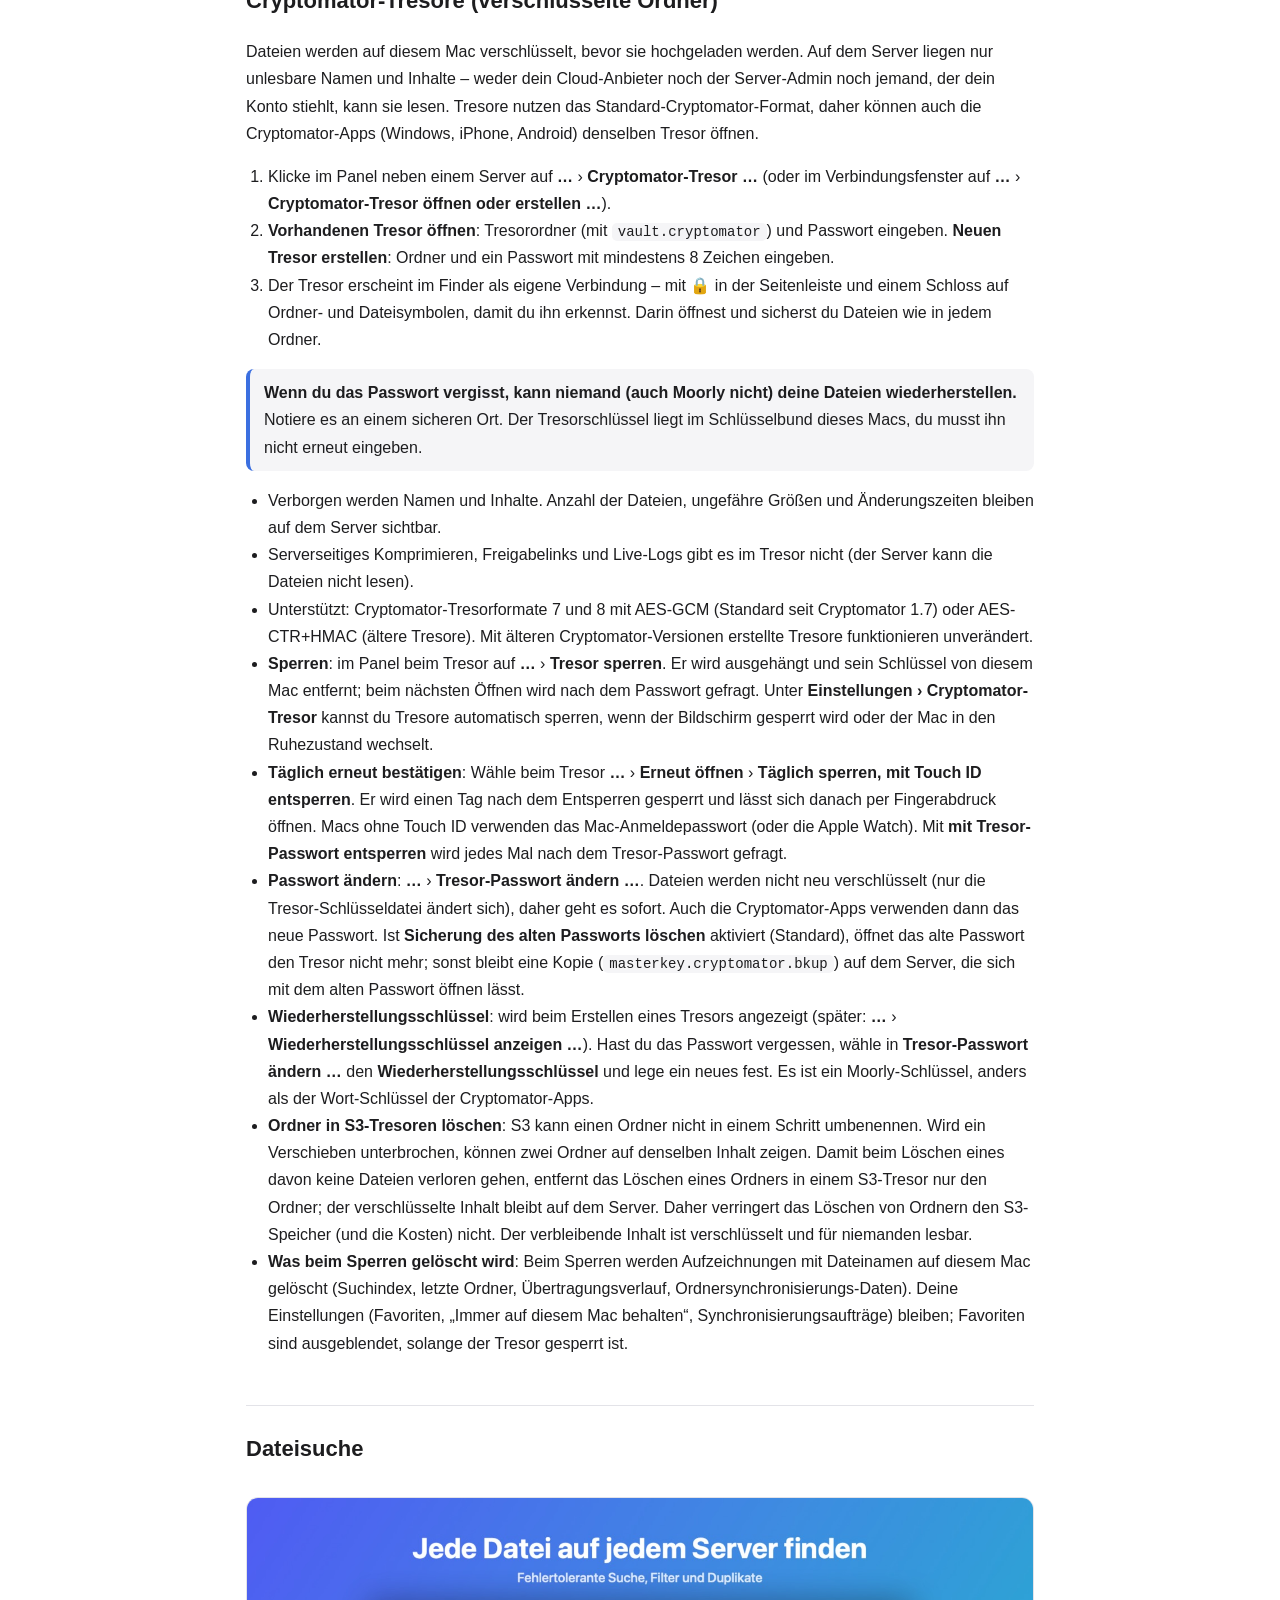
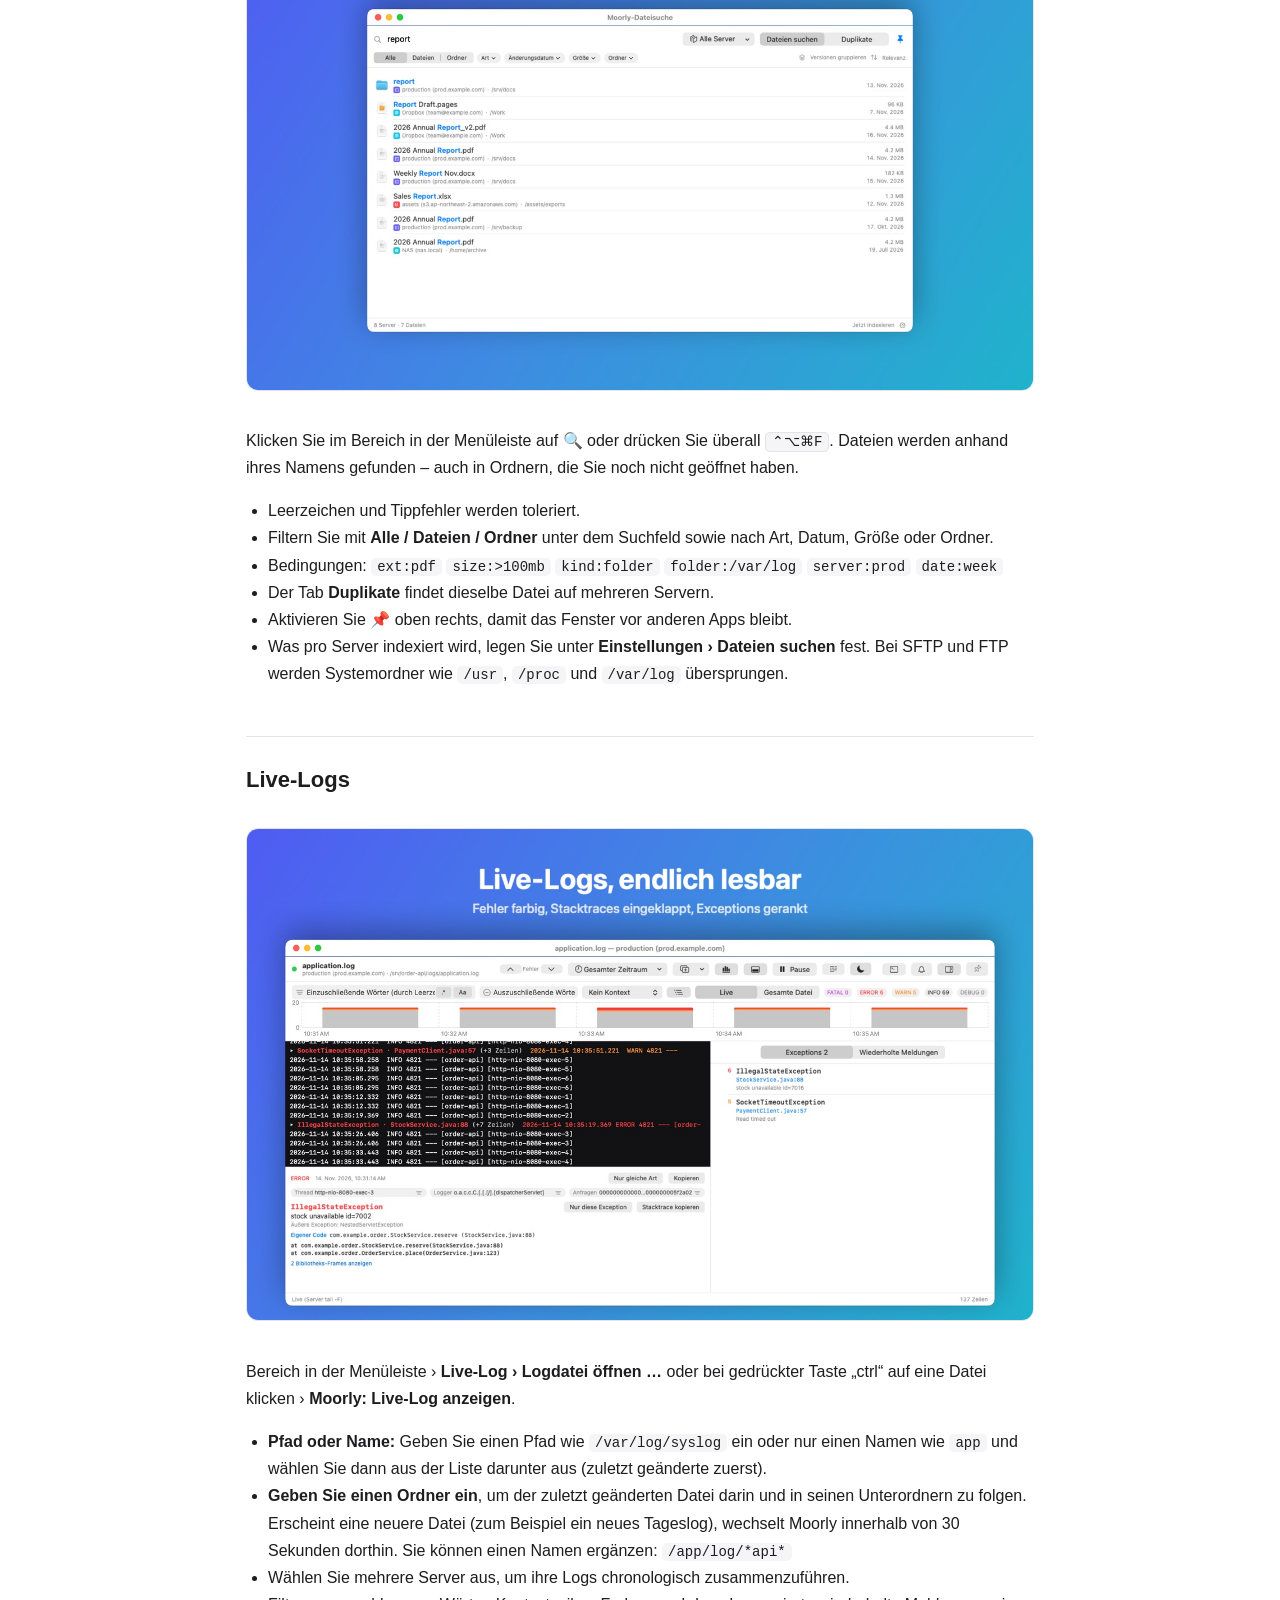
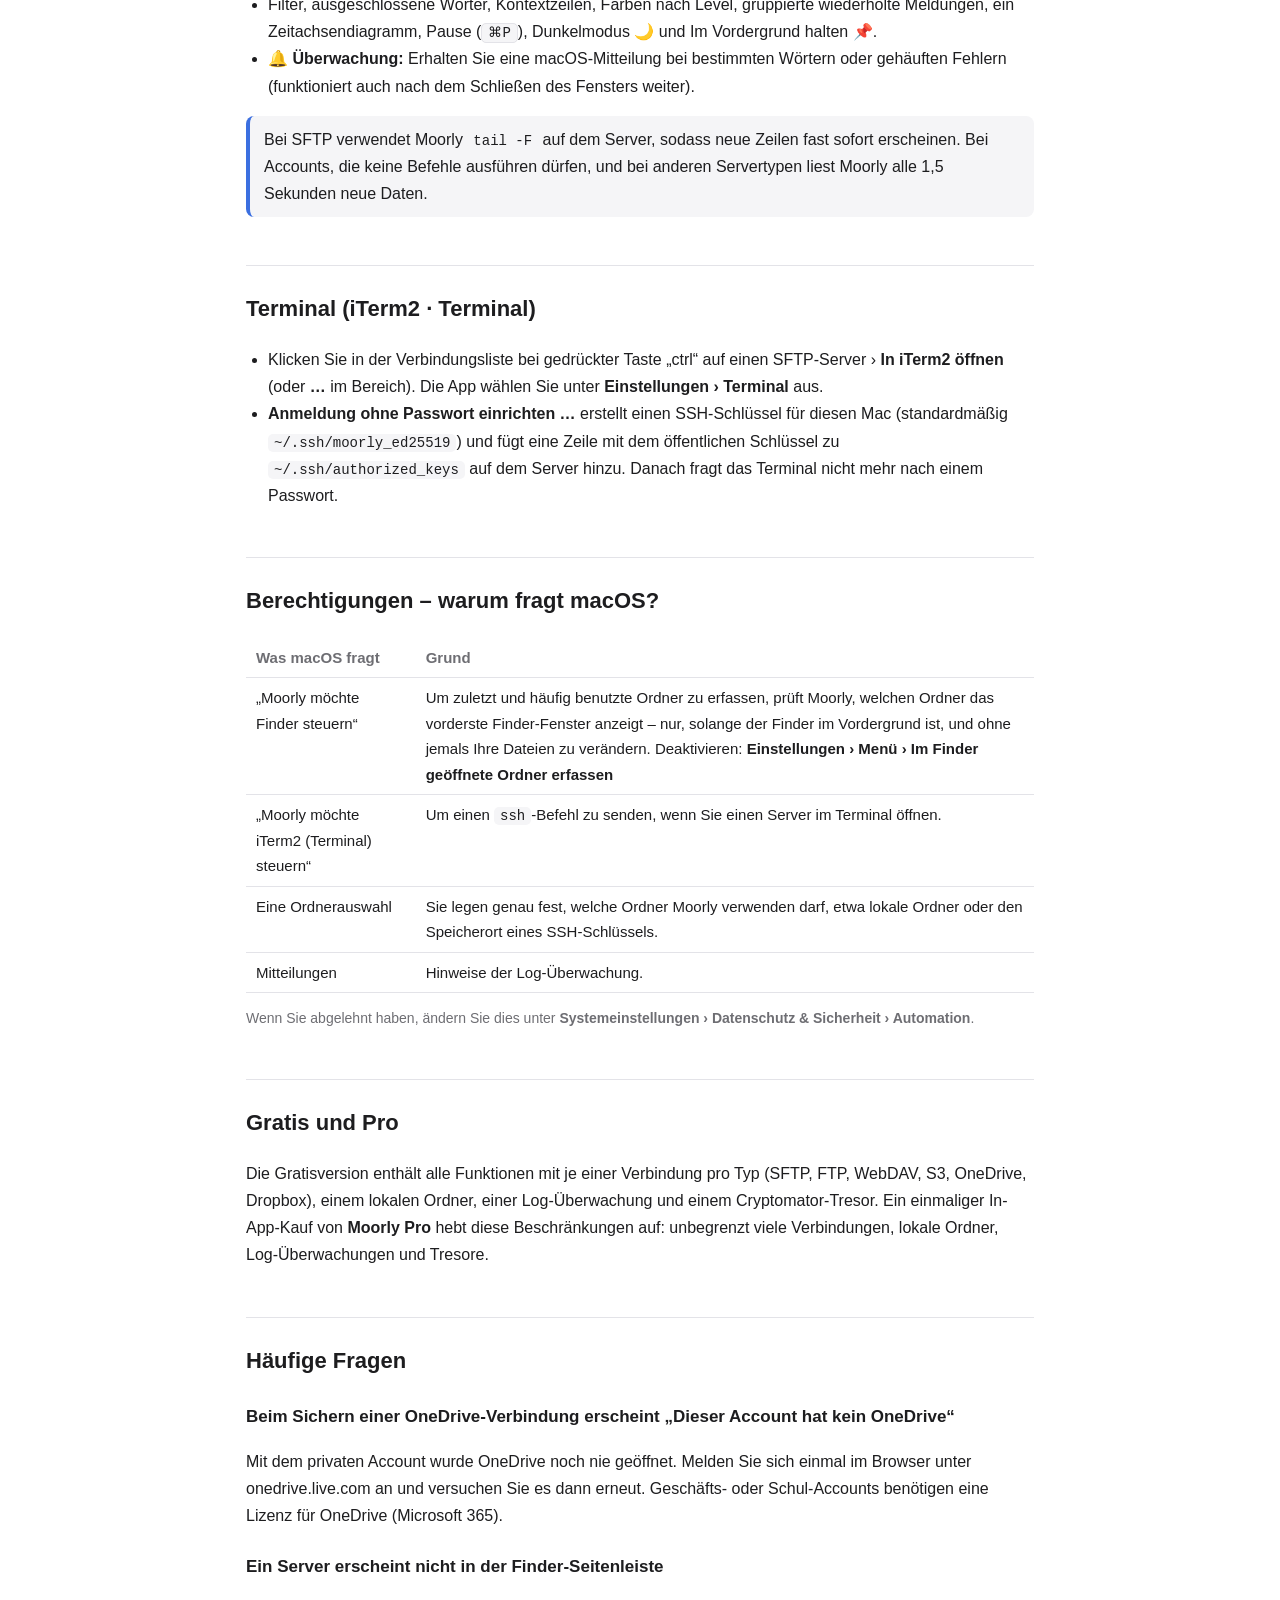
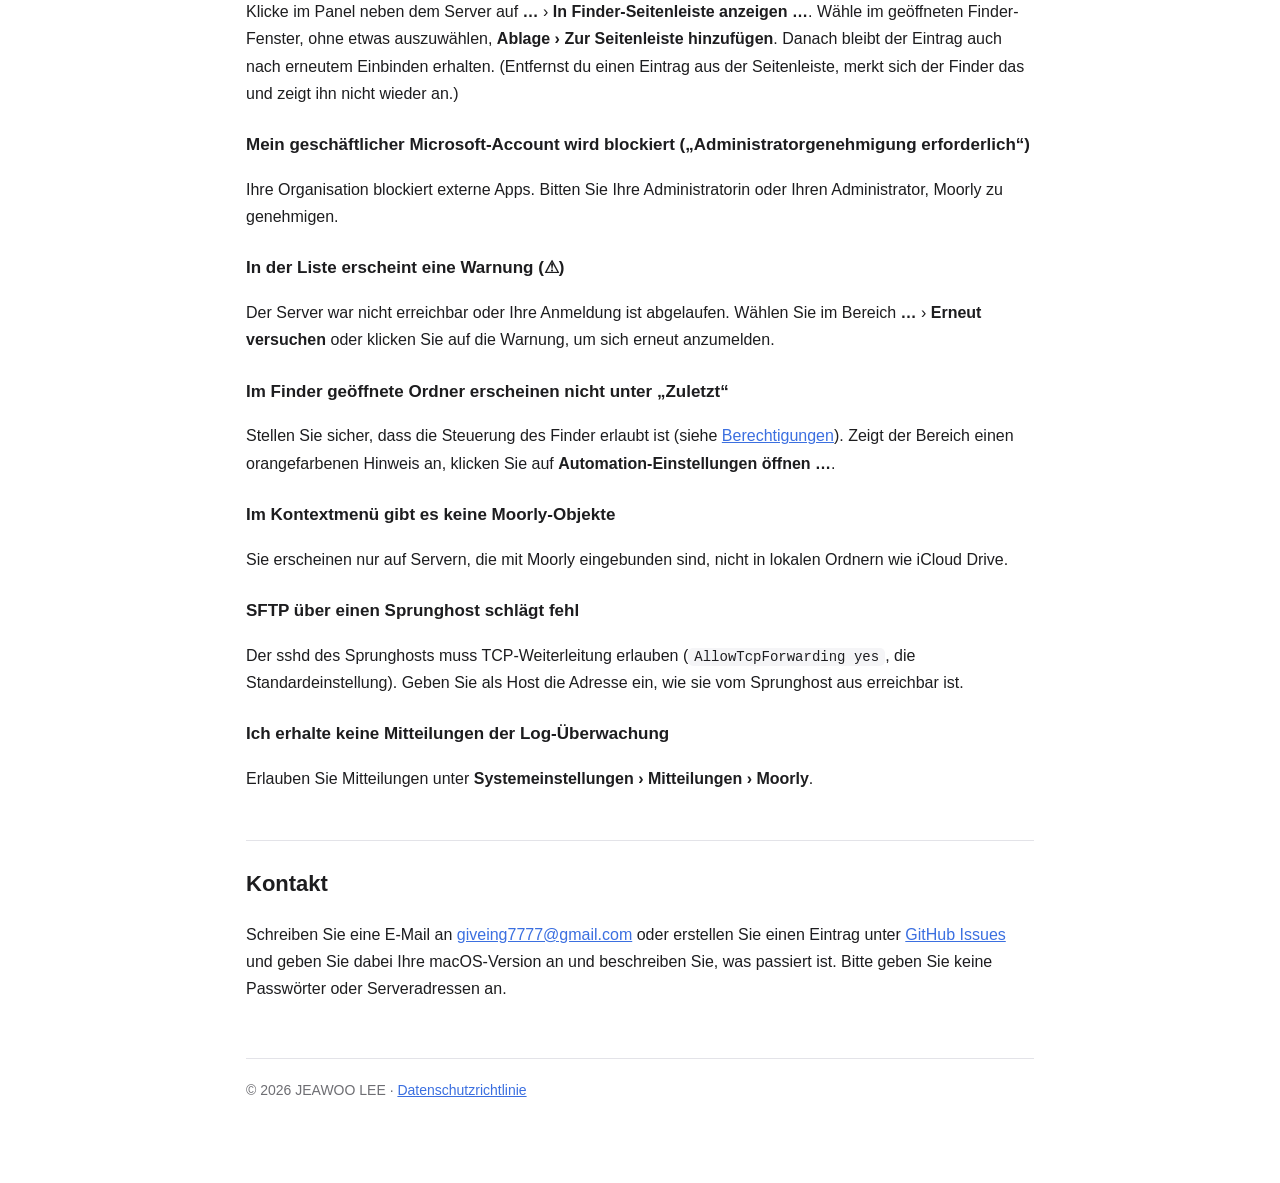
==== commit 9aa7515e: "Guide: right-click quick menu" ====
--- a/de/index.html
+++ b/de/index.html
@@ -41,7 +41,7 @@
 </ul>
 
 <h2 id="panel">Bereich in der Menüleiste</h2>
-<p>Klicken Sie in der Menüleiste auf das Moorly-Symbol, um den Bereich zu öffnen. (Mit gedrückter Taste „ctrl“ oder <kbd>⌥</kbd> klicken öffnet das klassische Menü.)</p>
+<p>Klicken Sie in der Menüleiste auf das Moorly-Symbol, um den Bereich zu öffnen. (Mit gedrückter Taste „ctrl“ oder <kbd>⌥</kbd> klicken öffnet ein Schnellmenü: Verbindungen, Dateien suchen, Übertragungen & Synchronisierung, Live-Log, Einstellungen, Hilfe und Beenden.)</p>
 <ul>
 <li><b>Server:</b> Der Punkt am Symbol zeigt den Status an – grün eingebunden, orange ein Problem, grau nicht eingebunden. Klicken Sie auf eine Zeile, um den zuletzt angezeigten Ordner zu öffnen. Unter <b>…</b> finden Sie „Auswerfen“, „Aktualisieren“, „Speicherbelegung analysieren“, „In Terminal öffnen“ und mehr.</li>
 <li><b>Ordner:</b> Für jeden Server <b>★ Favoriten · 🔥 Häufig · 🕘 Zuletzt</b>. Bewegen Sie den Zeiger auf einen Ordner und klicken Sie auf ☆, um ihn zu den Favoriten hinzuzufügen oder daraus zu entfernen.</li>
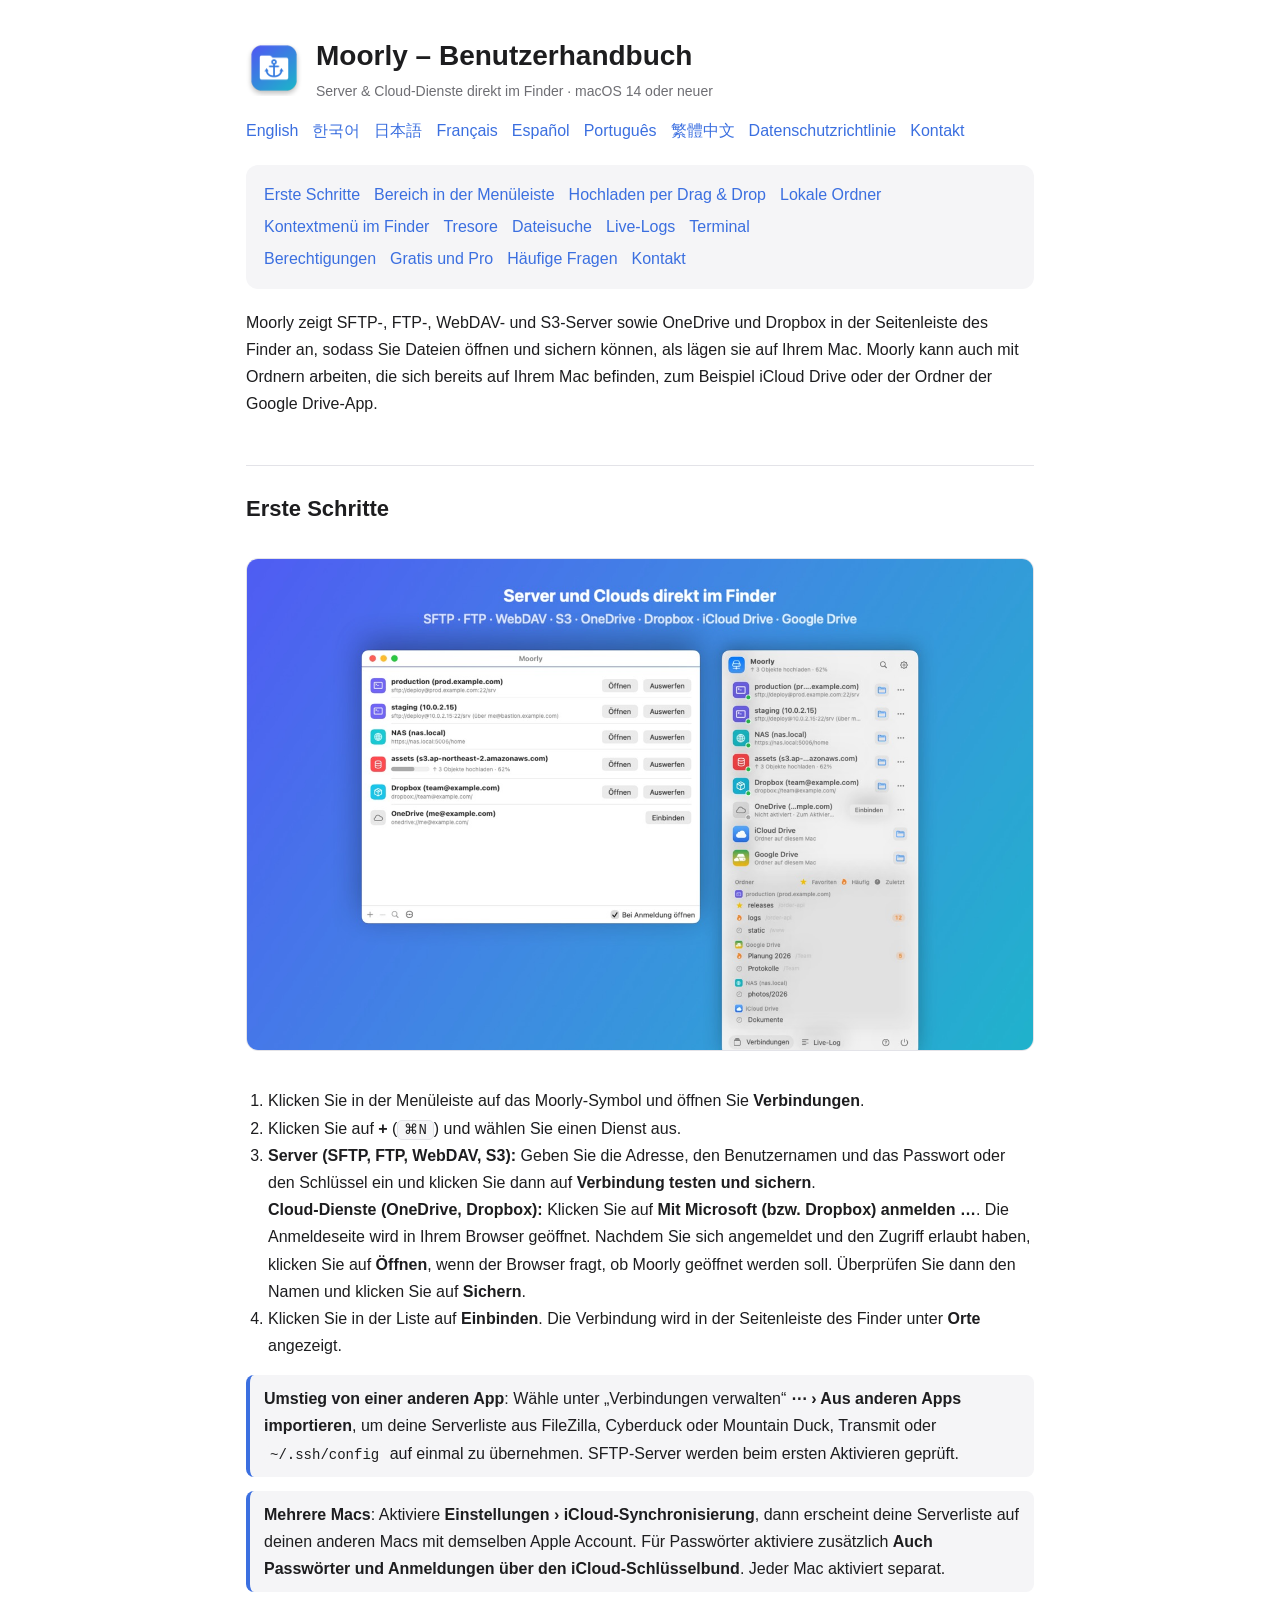
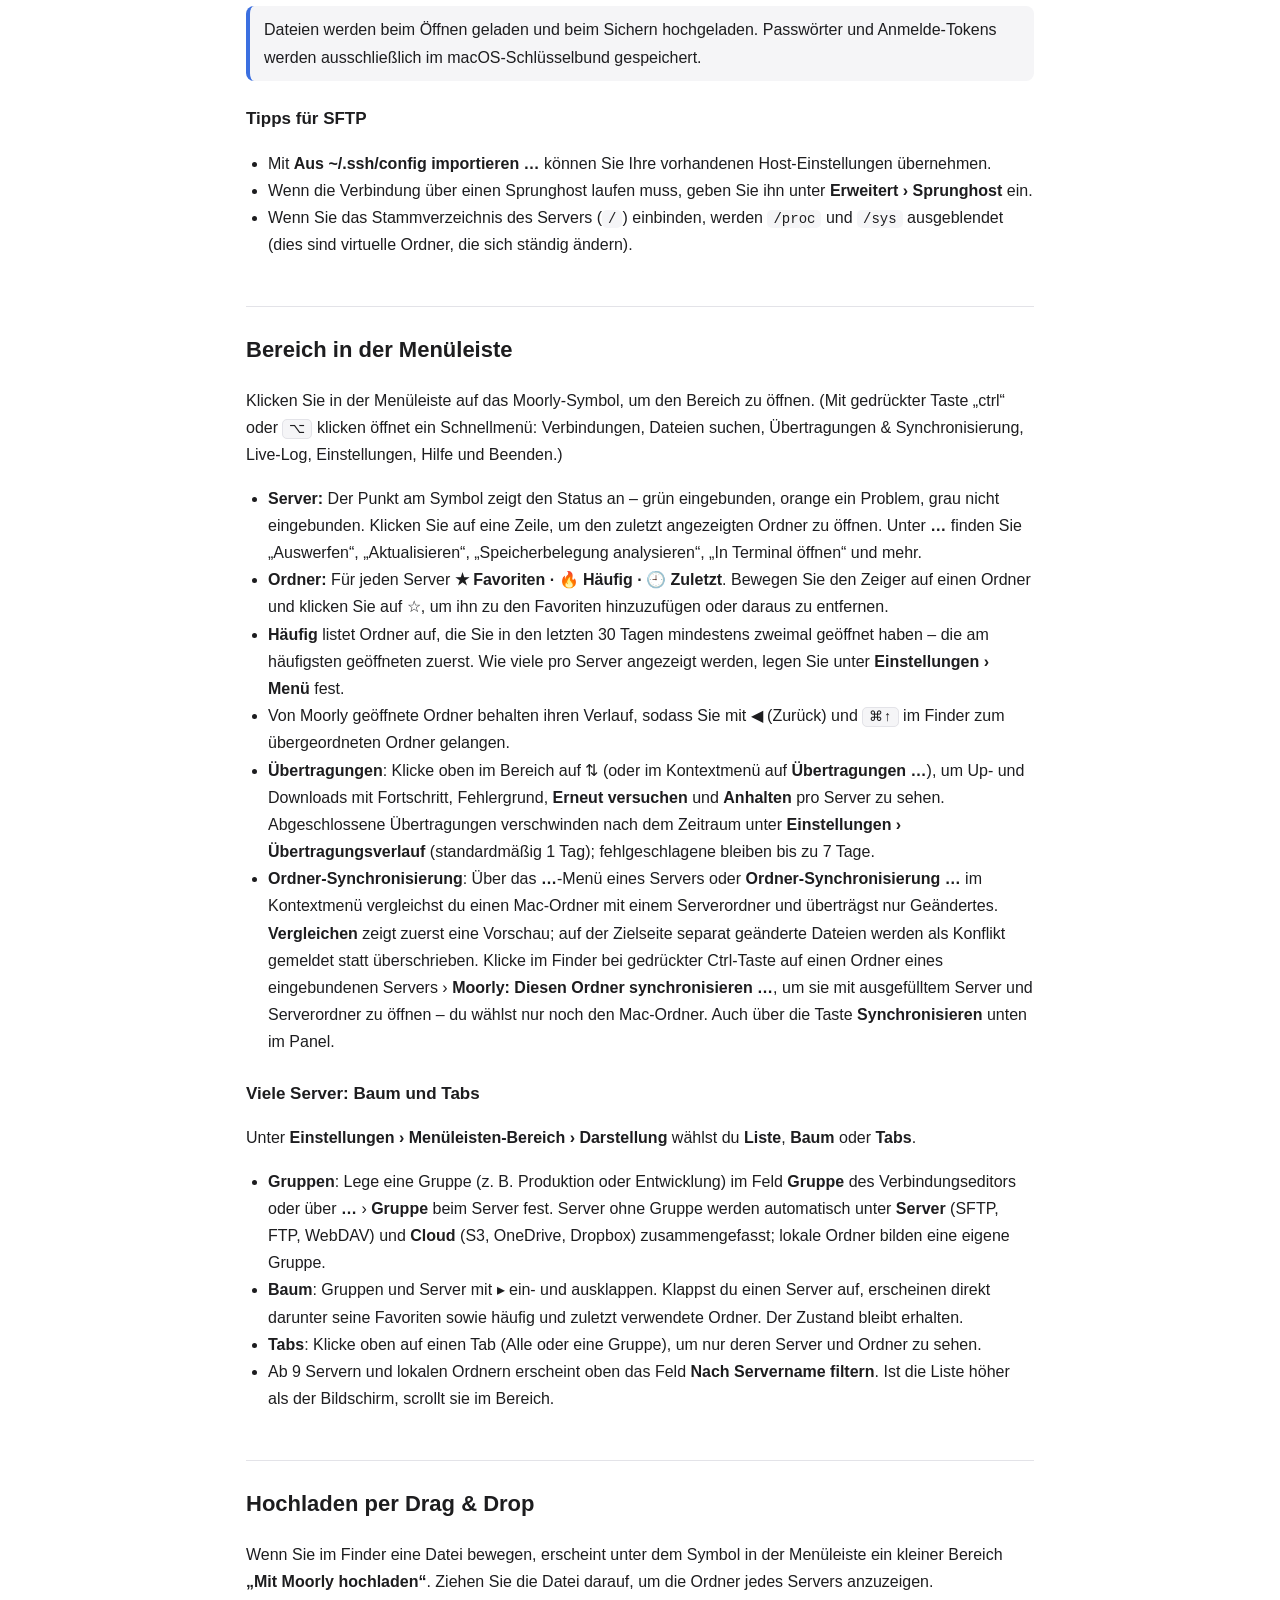
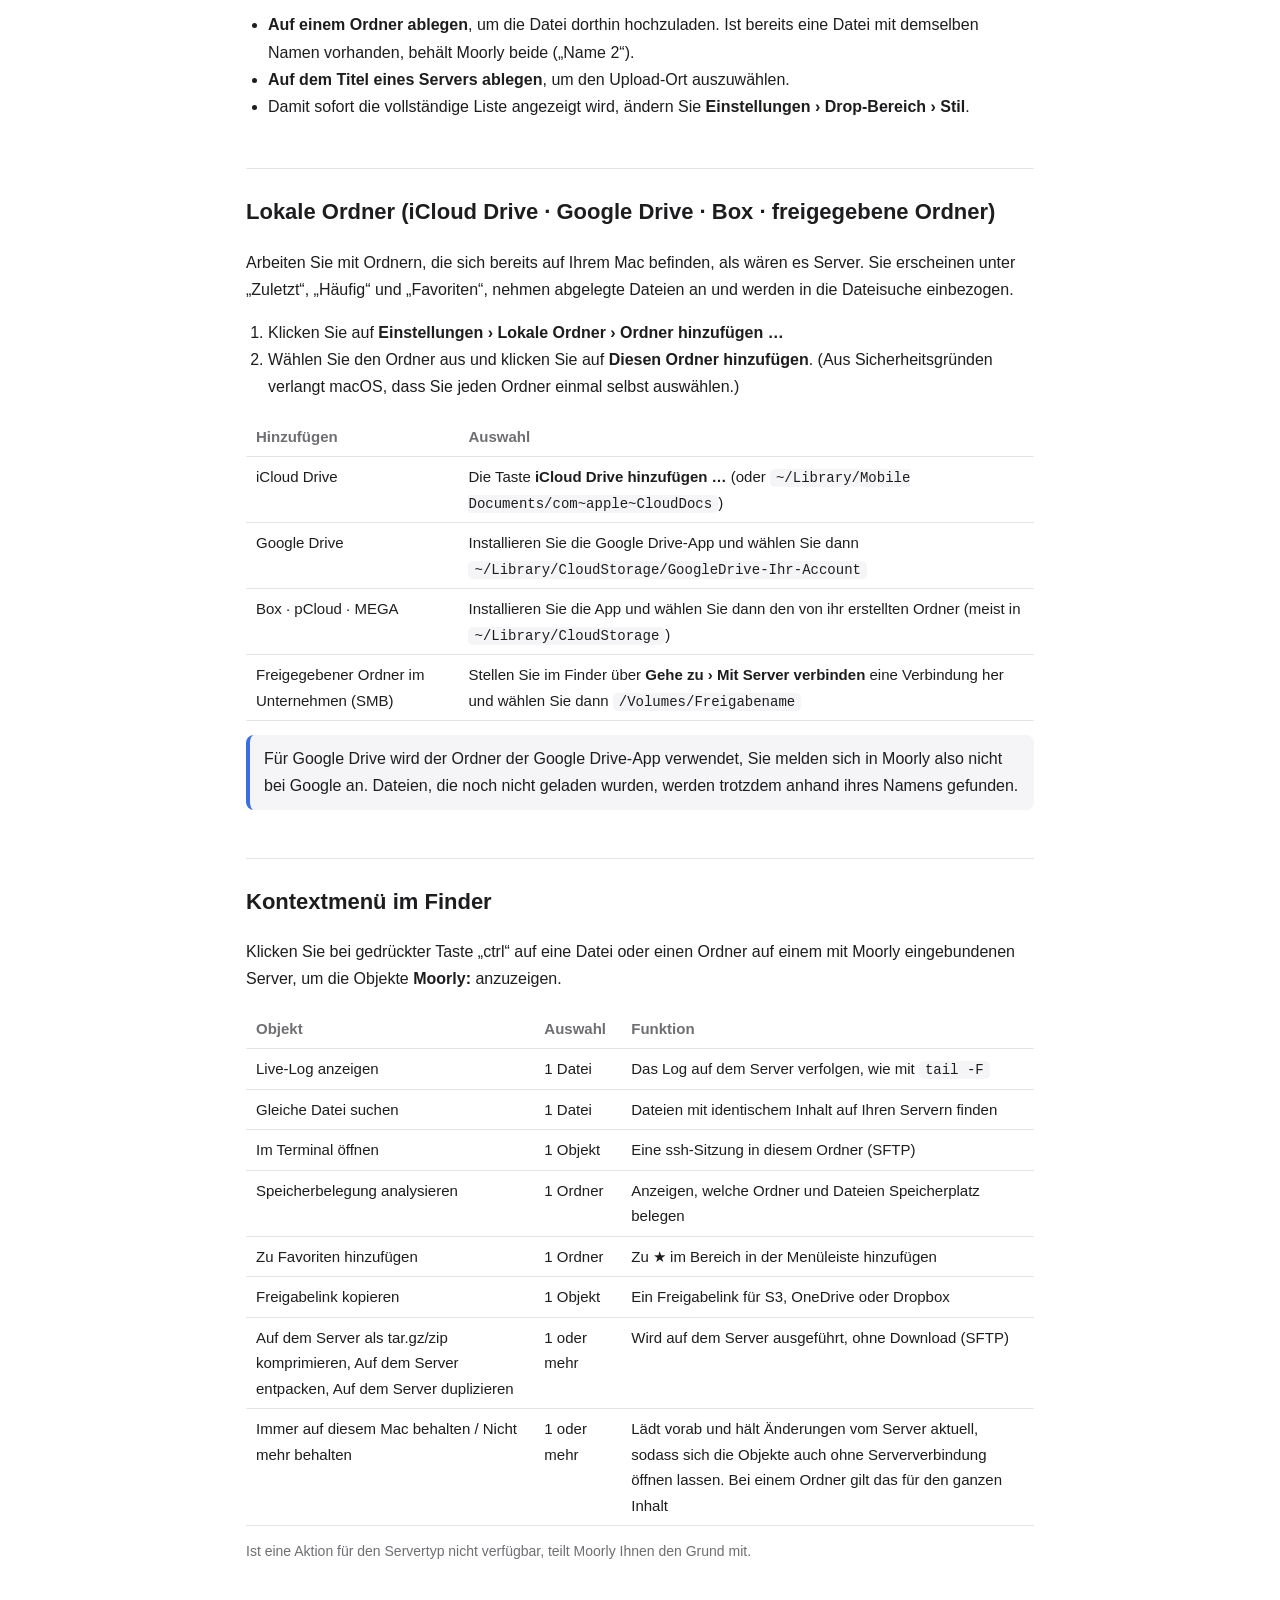
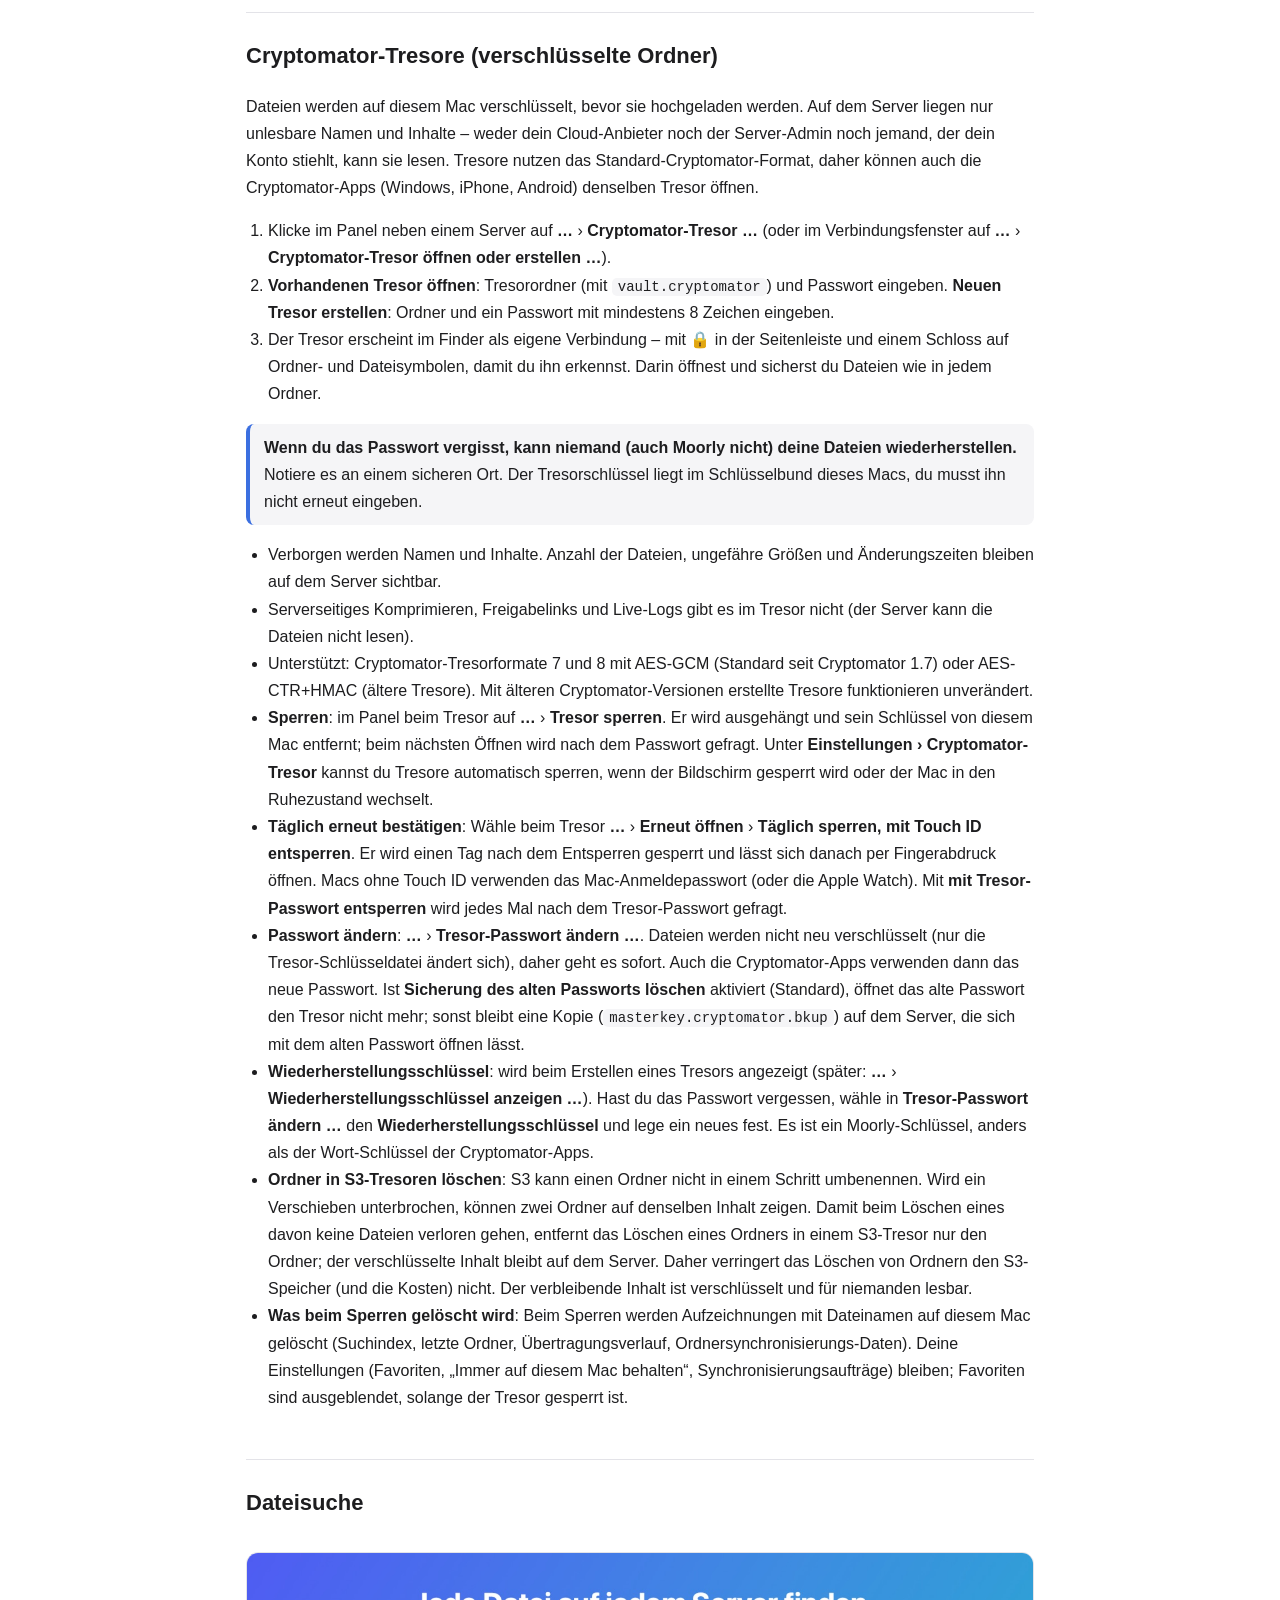
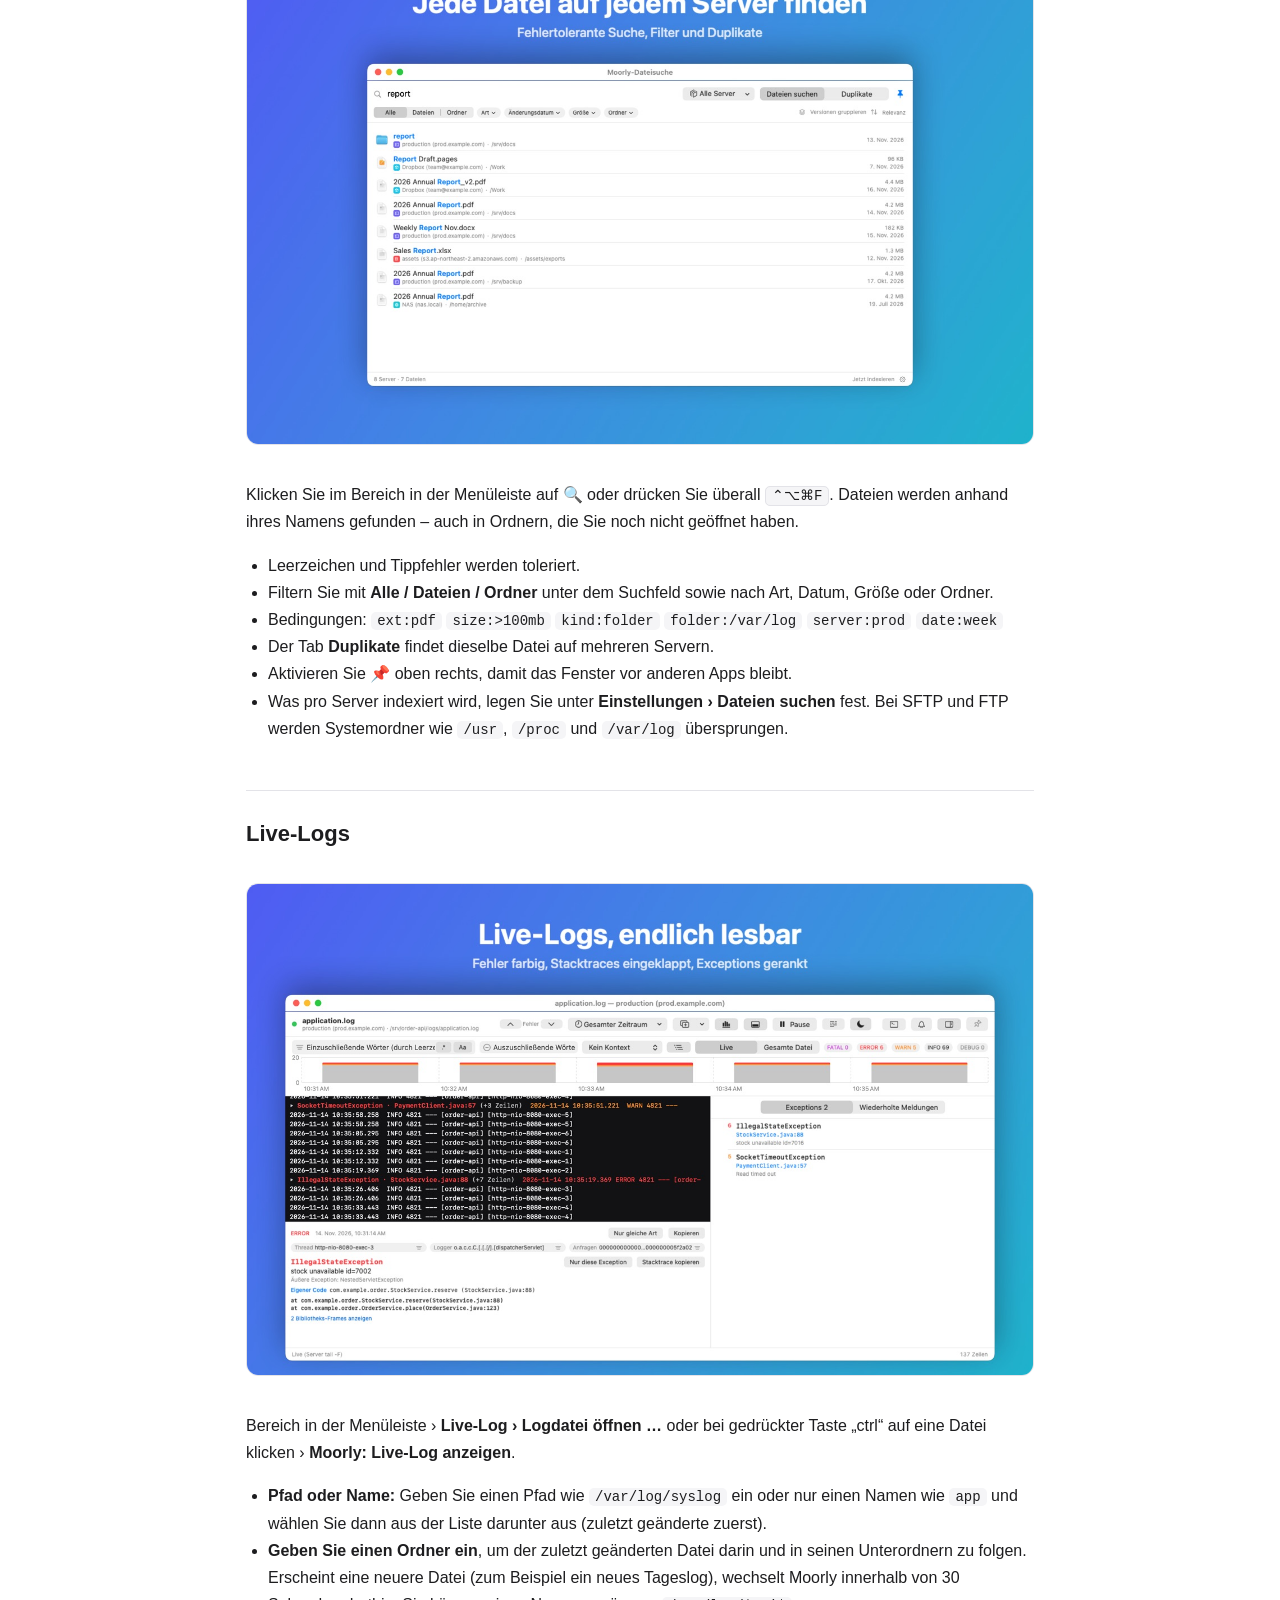
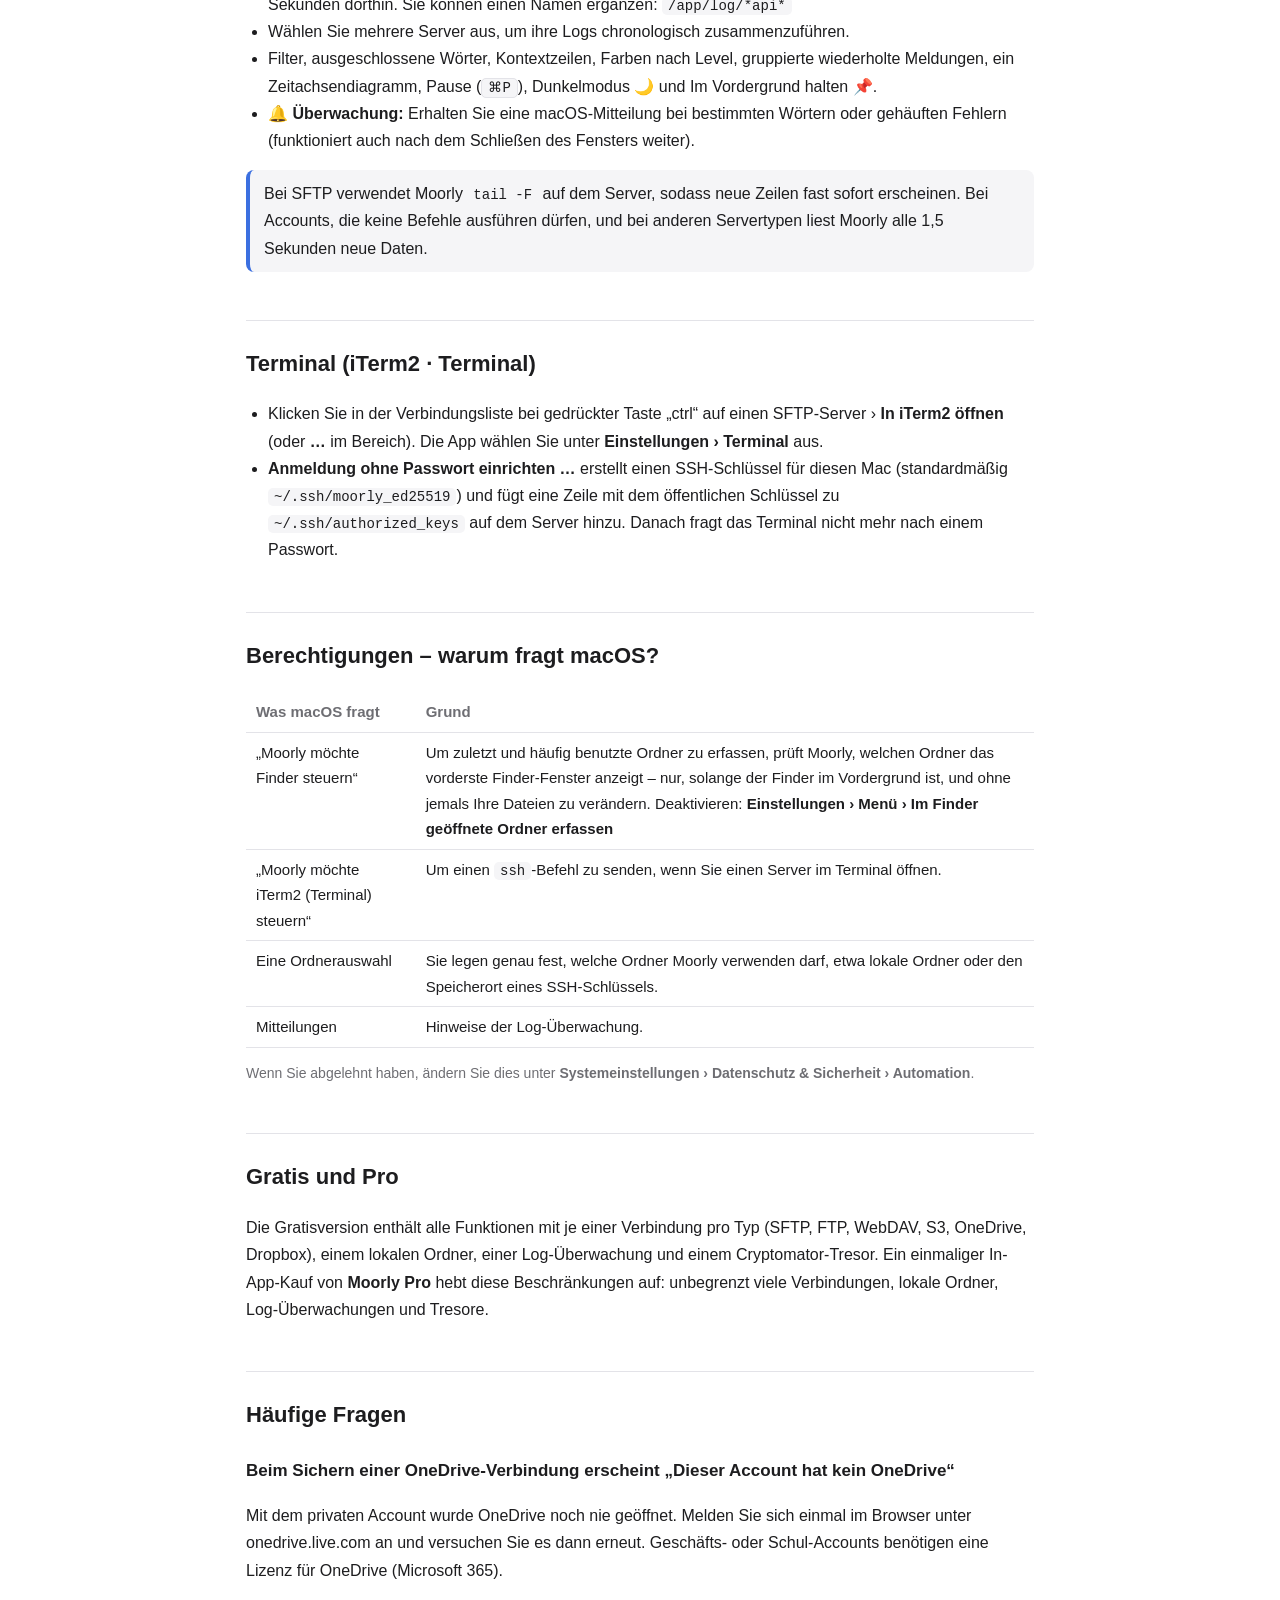
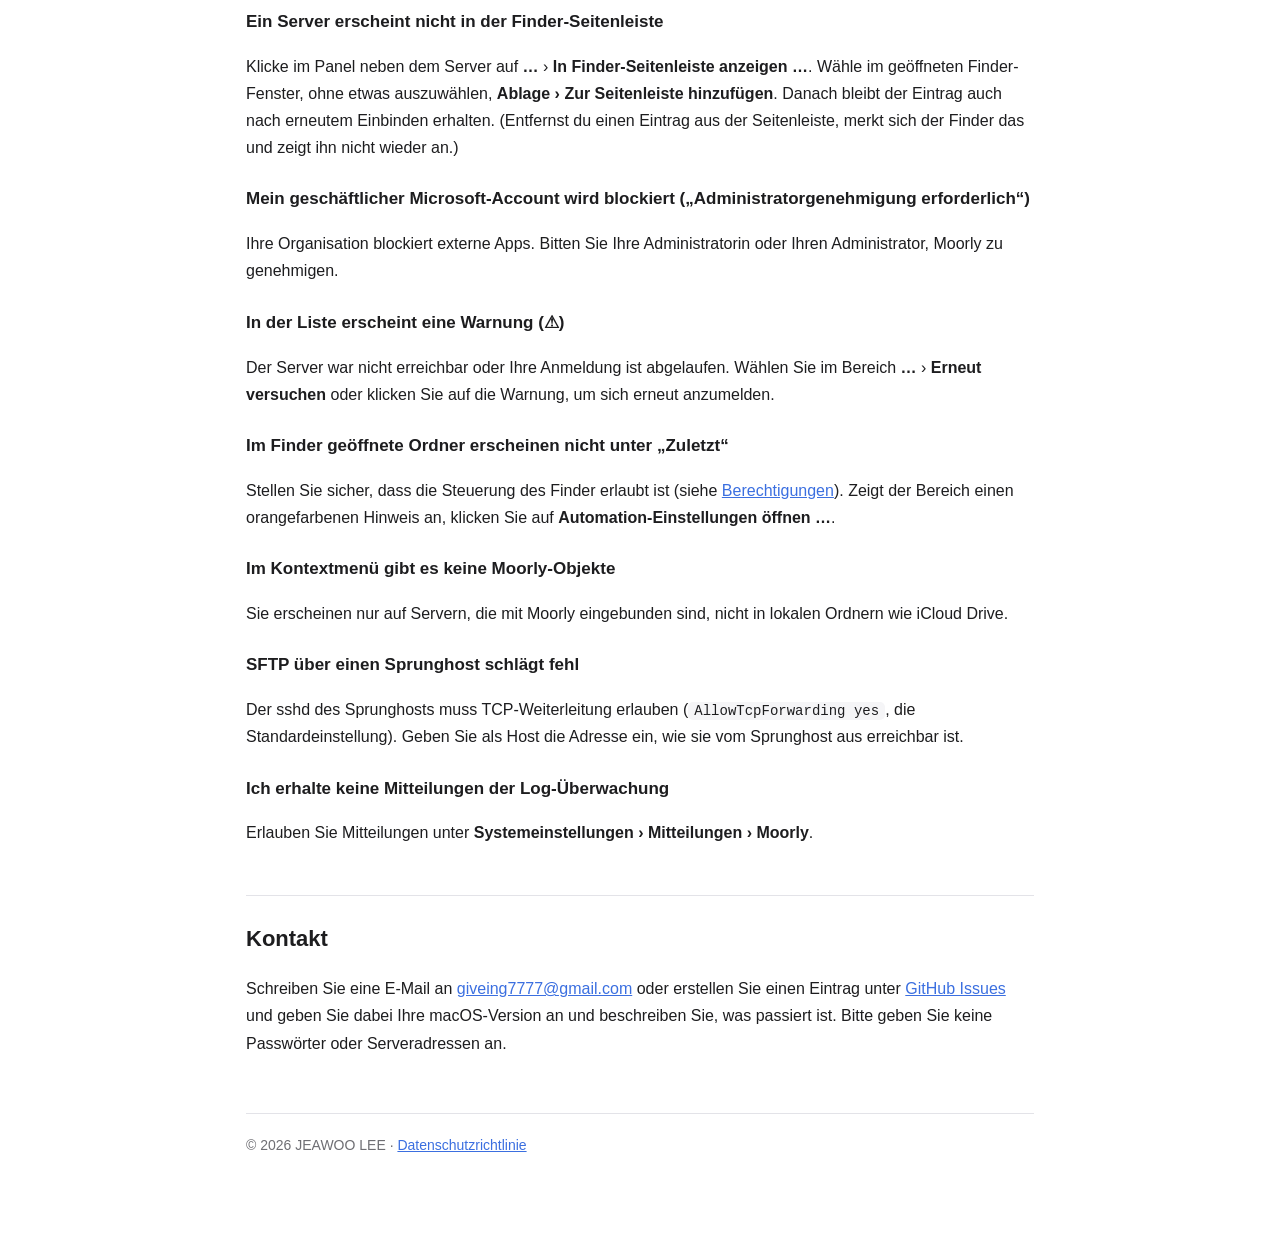
==== commit f1ff13b3: "Guide: transfer history retention" ====
--- a/de/index.html
+++ b/de/index.html
@@ -47,7 +47,7 @@
 <li><b>Ordner:</b> Für jeden Server <b>★ Favoriten · 🔥 Häufig · 🕘 Zuletzt</b>. Bewegen Sie den Zeiger auf einen Ordner und klicken Sie auf ☆, um ihn zu den Favoriten hinzuzufügen oder daraus zu entfernen.</li>
 <li><b>Häufig</b> listet Ordner auf, die Sie in den letzten 30 Tagen mindestens zweimal geöffnet haben – die am häufigsten geöffneten zuerst. Wie viele pro Server angezeigt werden, legen Sie unter <b>Einstellungen › Menü</b> fest.</li>
 <li>Von Moorly geöffnete Ordner behalten ihren Verlauf, sodass Sie mit ◀ (Zurück) und <kbd>⌘↑</kbd> im Finder zum übergeordneten Ordner gelangen.</li>
-<li class="li-transfers"><b>Übertragungen</b>: Klicke oben im Bereich auf ⇅ (oder im Kontextmenü auf <b>Übertragungen …</b>), um Up- und Downloads mit Fortschritt, Fehlergrund, <b>Erneut versuchen</b> und <b>Anhalten</b> pro Server zu sehen.</li>
+<li class="li-transfers"><b>Übertragungen</b>: Klicke oben im Bereich auf ⇅ (oder im Kontextmenü auf <b>Übertragungen …</b>), um Up- und Downloads mit Fortschritt, Fehlergrund, <b>Erneut versuchen</b> und <b>Anhalten</b> pro Server zu sehen. Abgeschlossene Übertragungen verschwinden nach dem Zeitraum unter <b>Einstellungen › Übertragungsverlauf</b> (standardmäßig 1 Tag); fehlgeschlagene bleiben bis zu 7 Tage.</li>
 <li class="li-foldersync"><b>Ordner-Synchronisierung</b>: Über das <b>…</b>-Menü eines Servers oder <b>Ordner-Synchronisierung …</b> im Kontextmenü vergleichst du einen Mac-Ordner mit einem Serverordner und überträgst nur Geändertes. <b>Vergleichen</b> zeigt zuerst eine Vorschau; auf der Zielseite separat geänderte Dateien werden als Konflikt gemeldet statt überschrieben. Klicke im Finder bei gedrückter Ctrl-Taste auf einen Ordner eines eingebundenen Servers › <b>Moorly: Diesen Ordner synchronisieren …</b>, um sie mit ausgefülltem Server und Serverordner zu öffnen – du wählst nur noch den Mac-Ordner. Auch über die Taste <b>Synchronisieren</b> unten im Panel.</li>
 </ul>
 
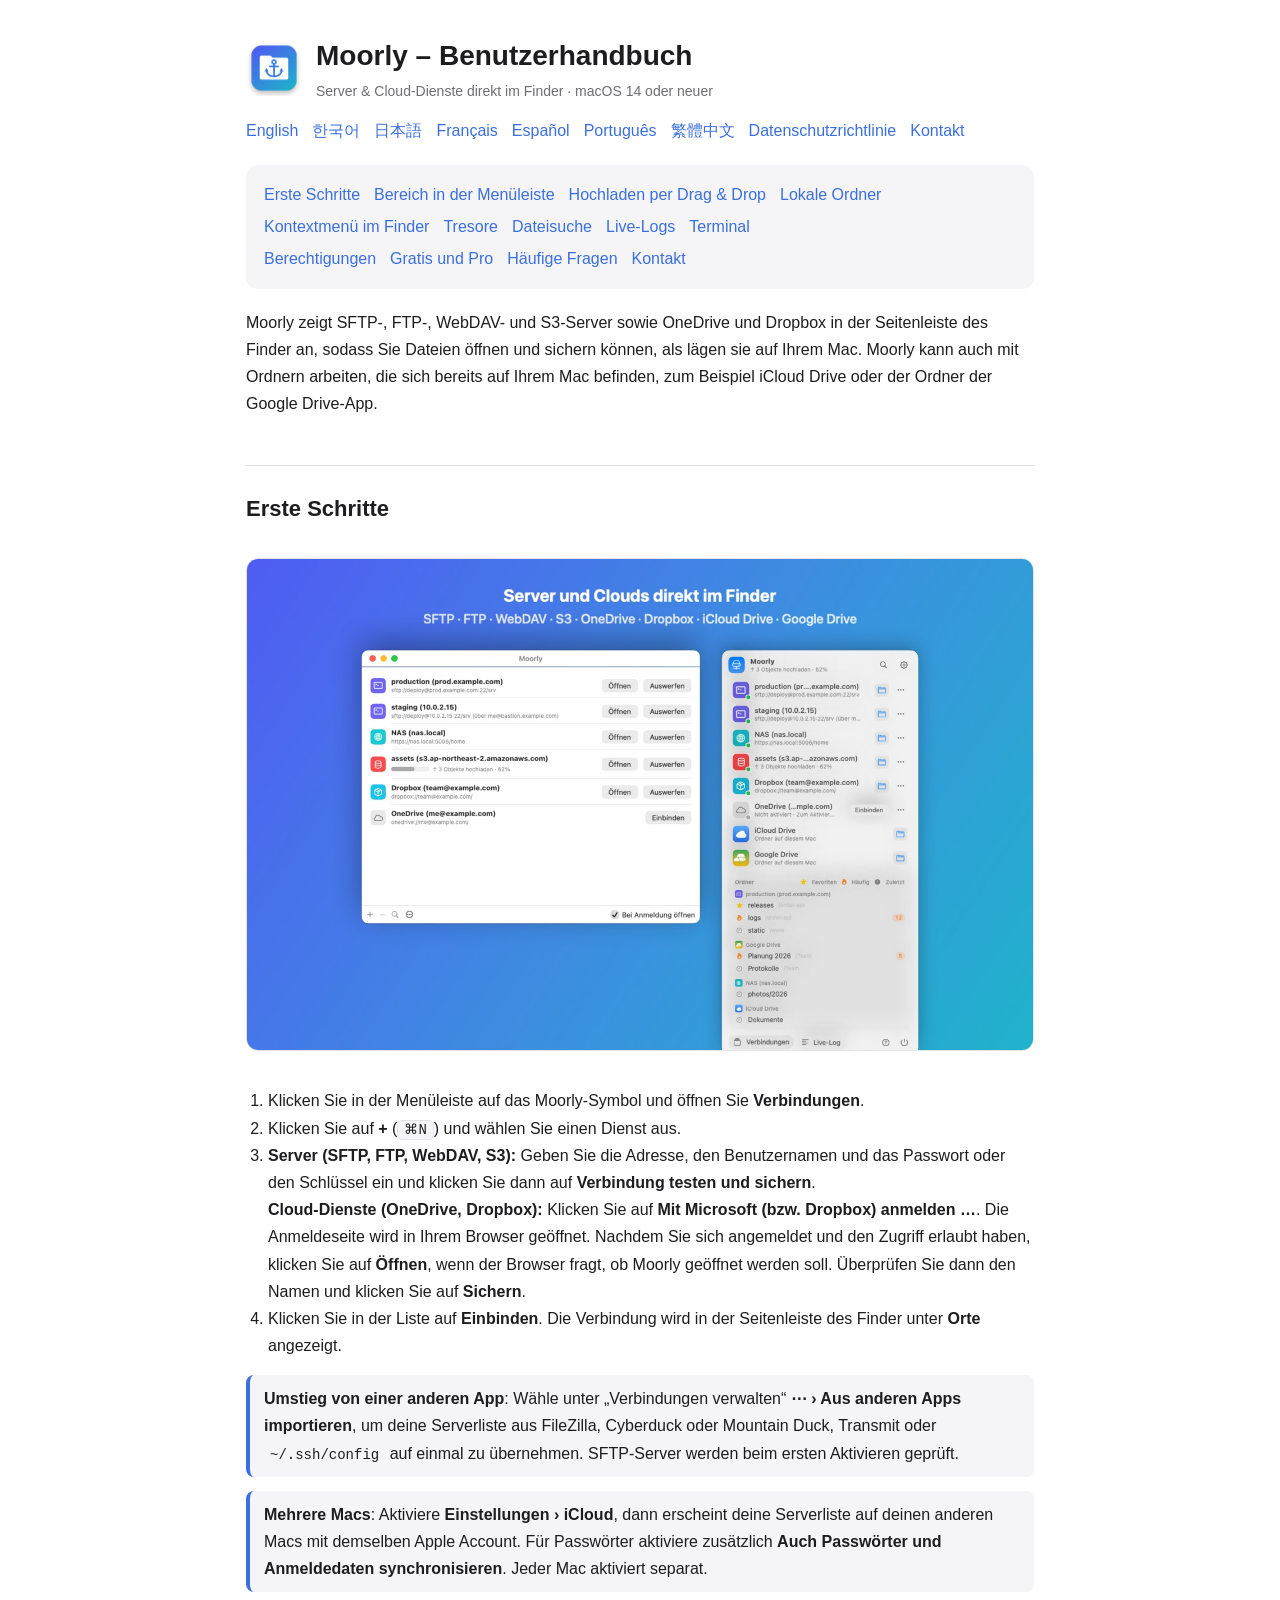
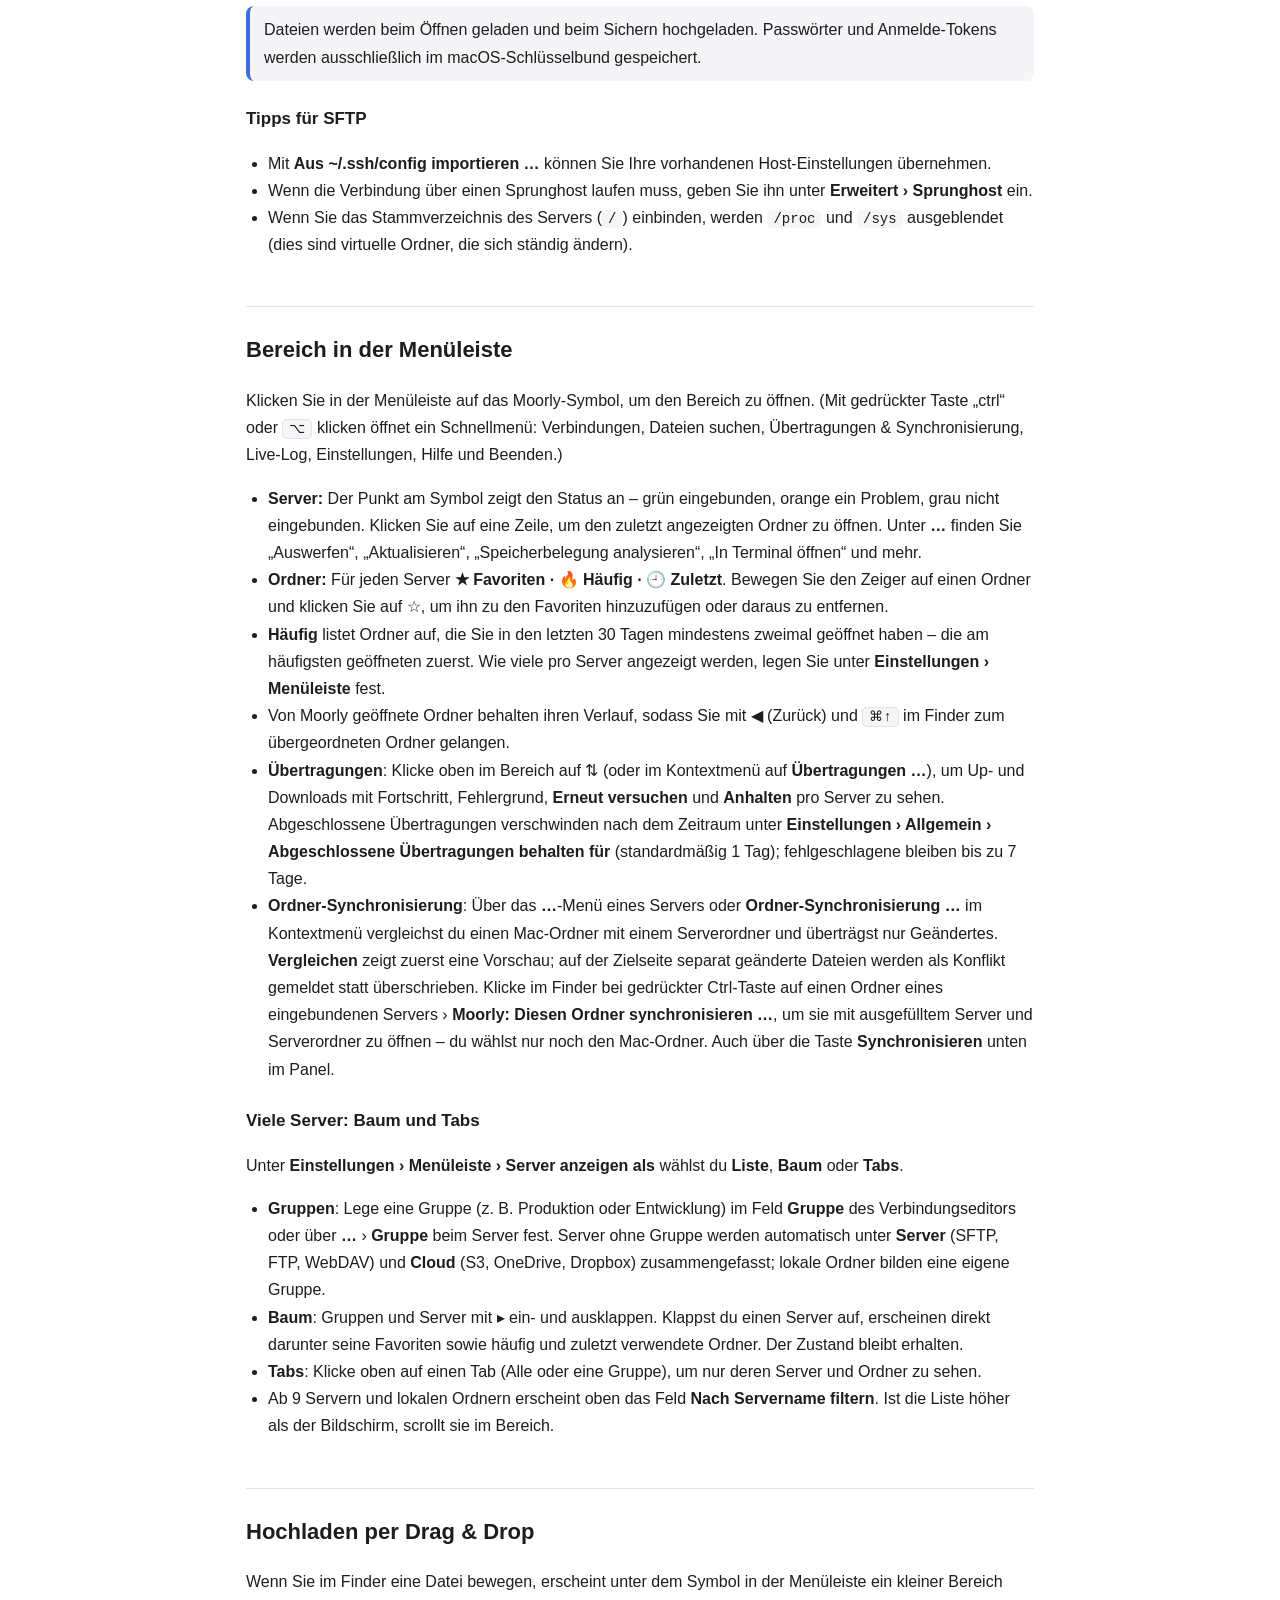
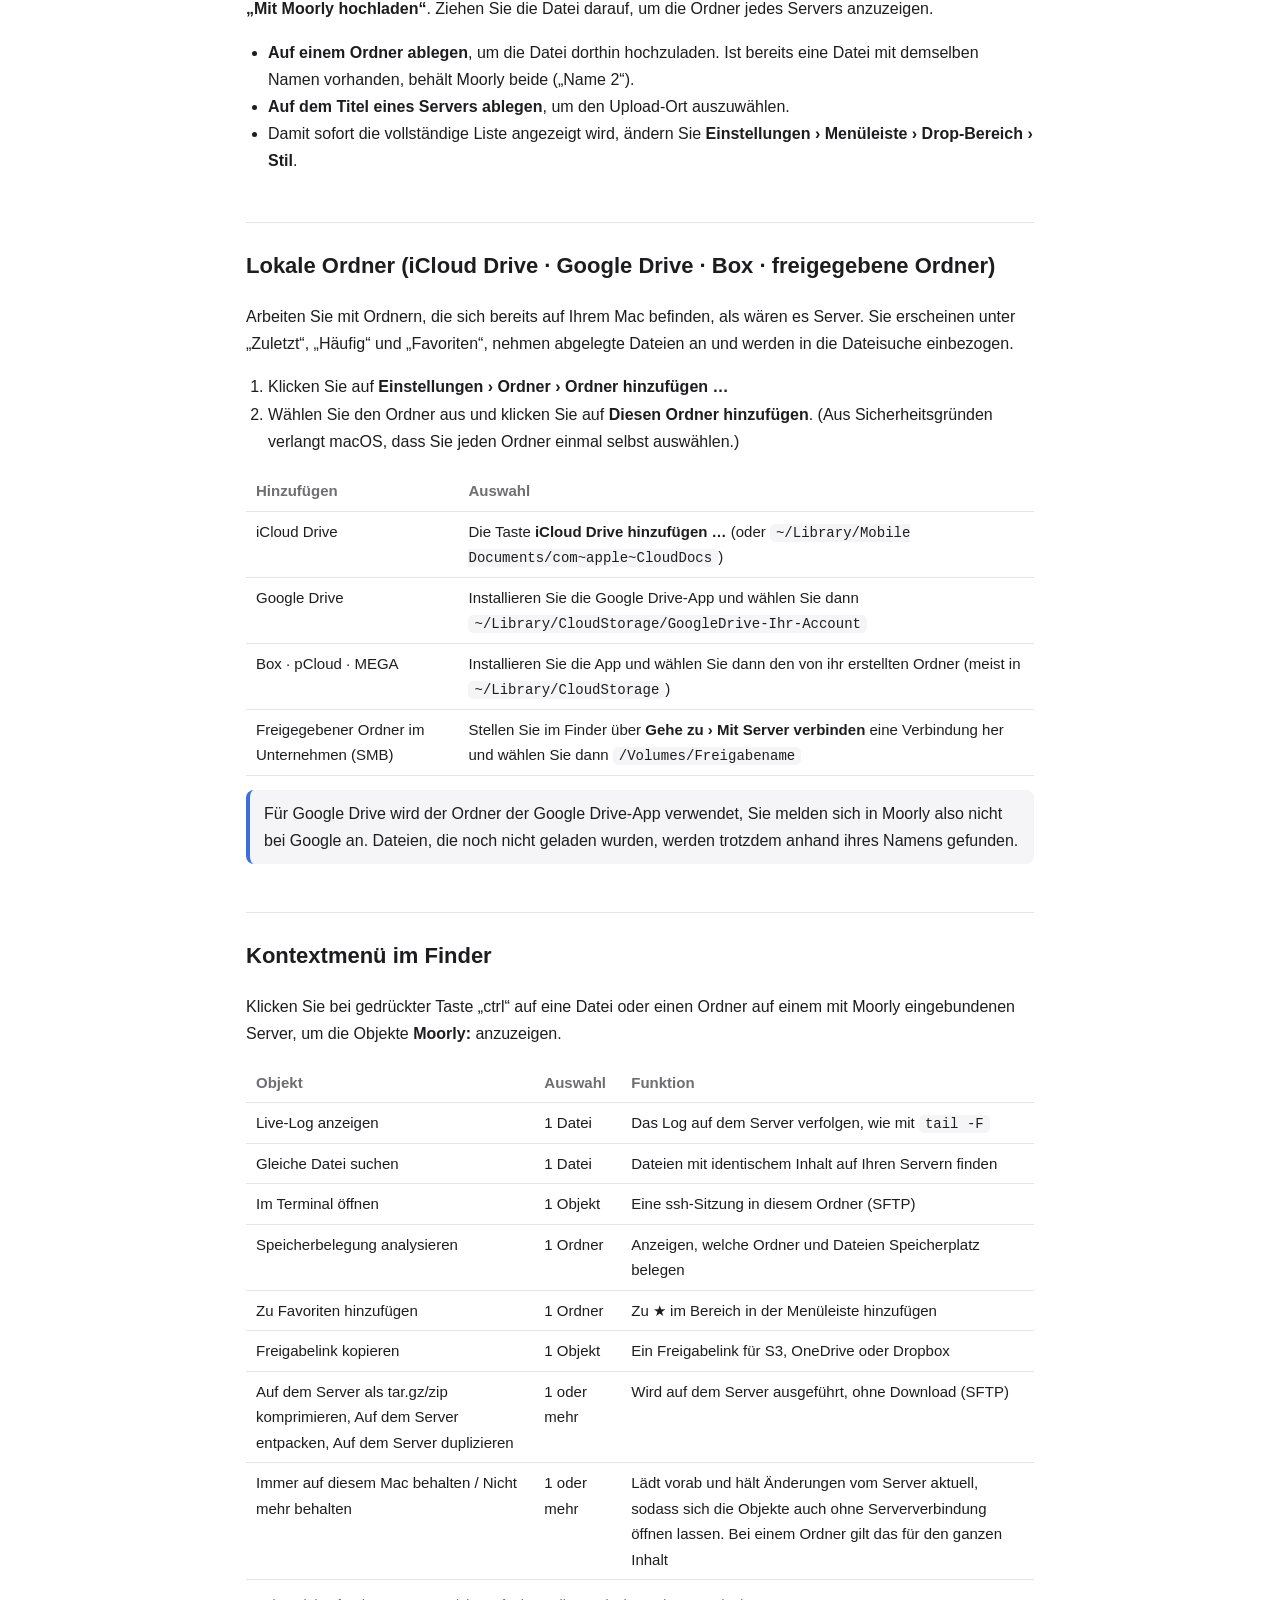
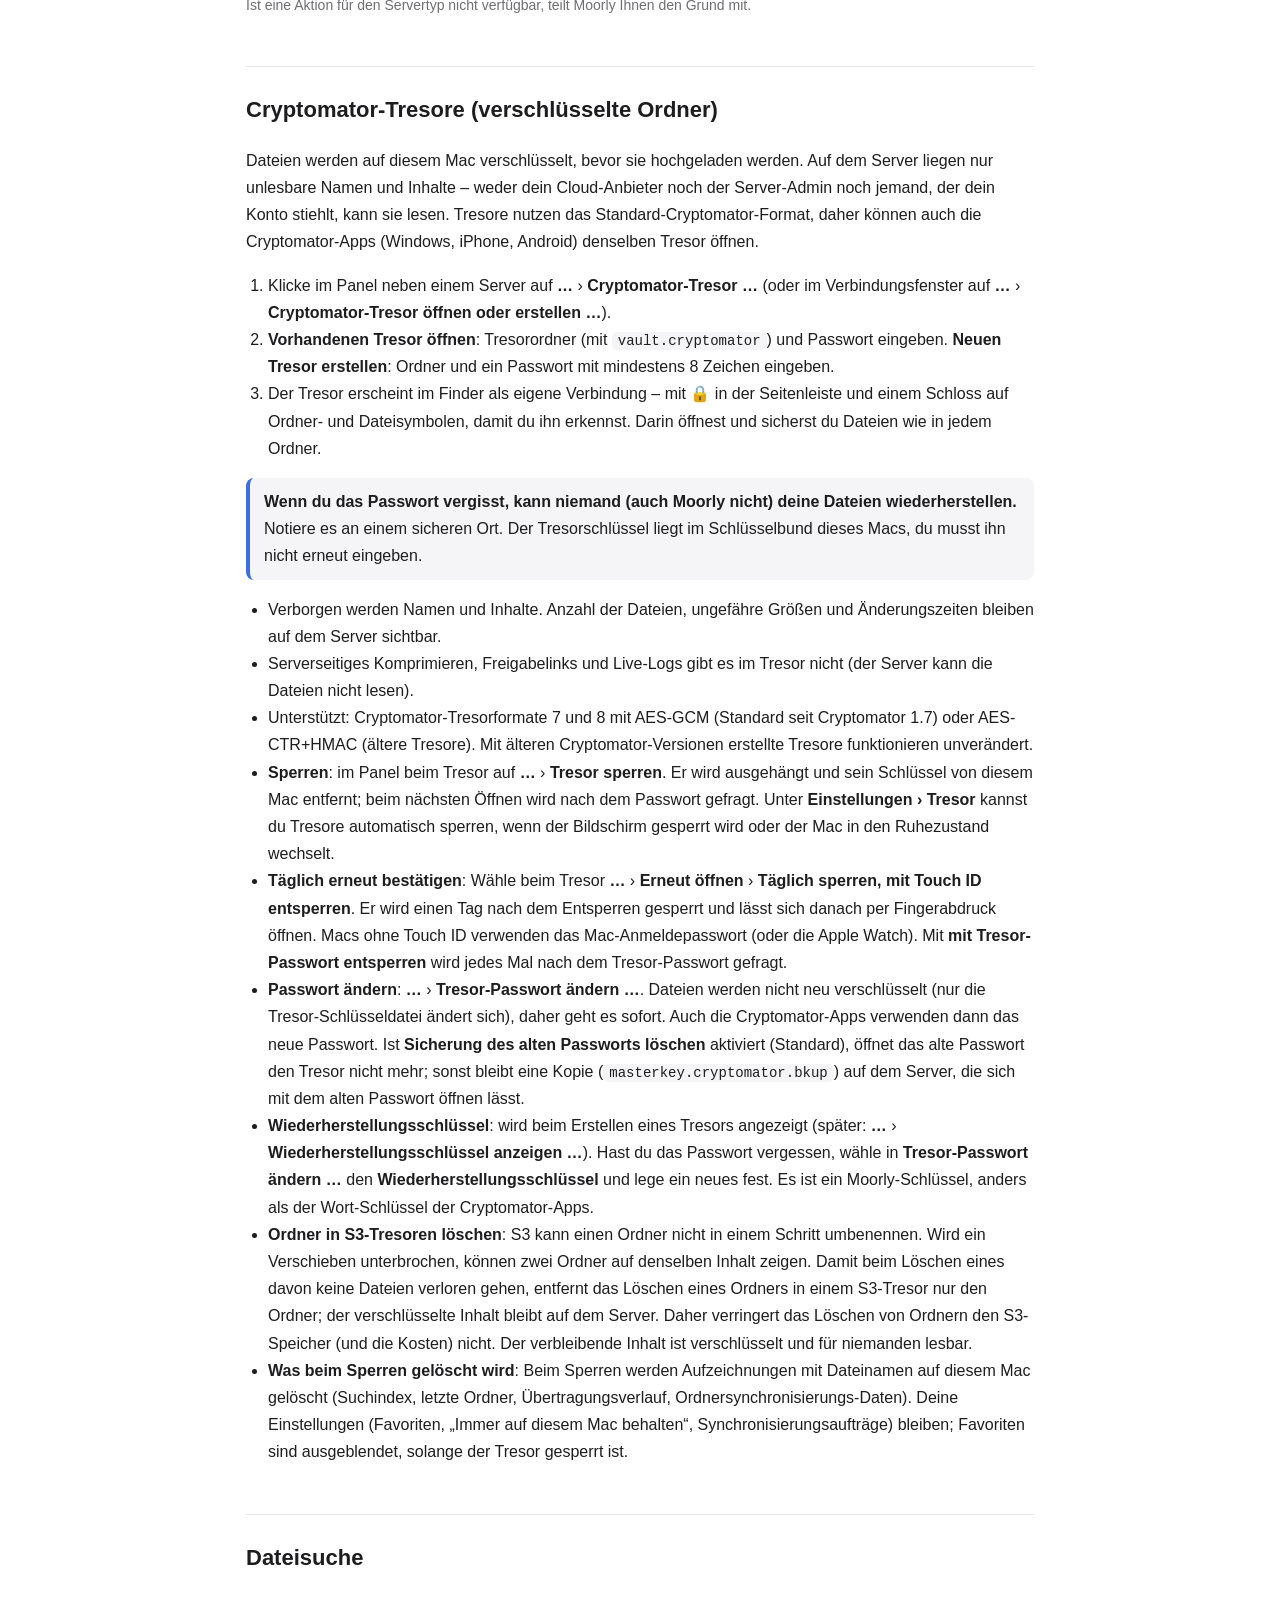
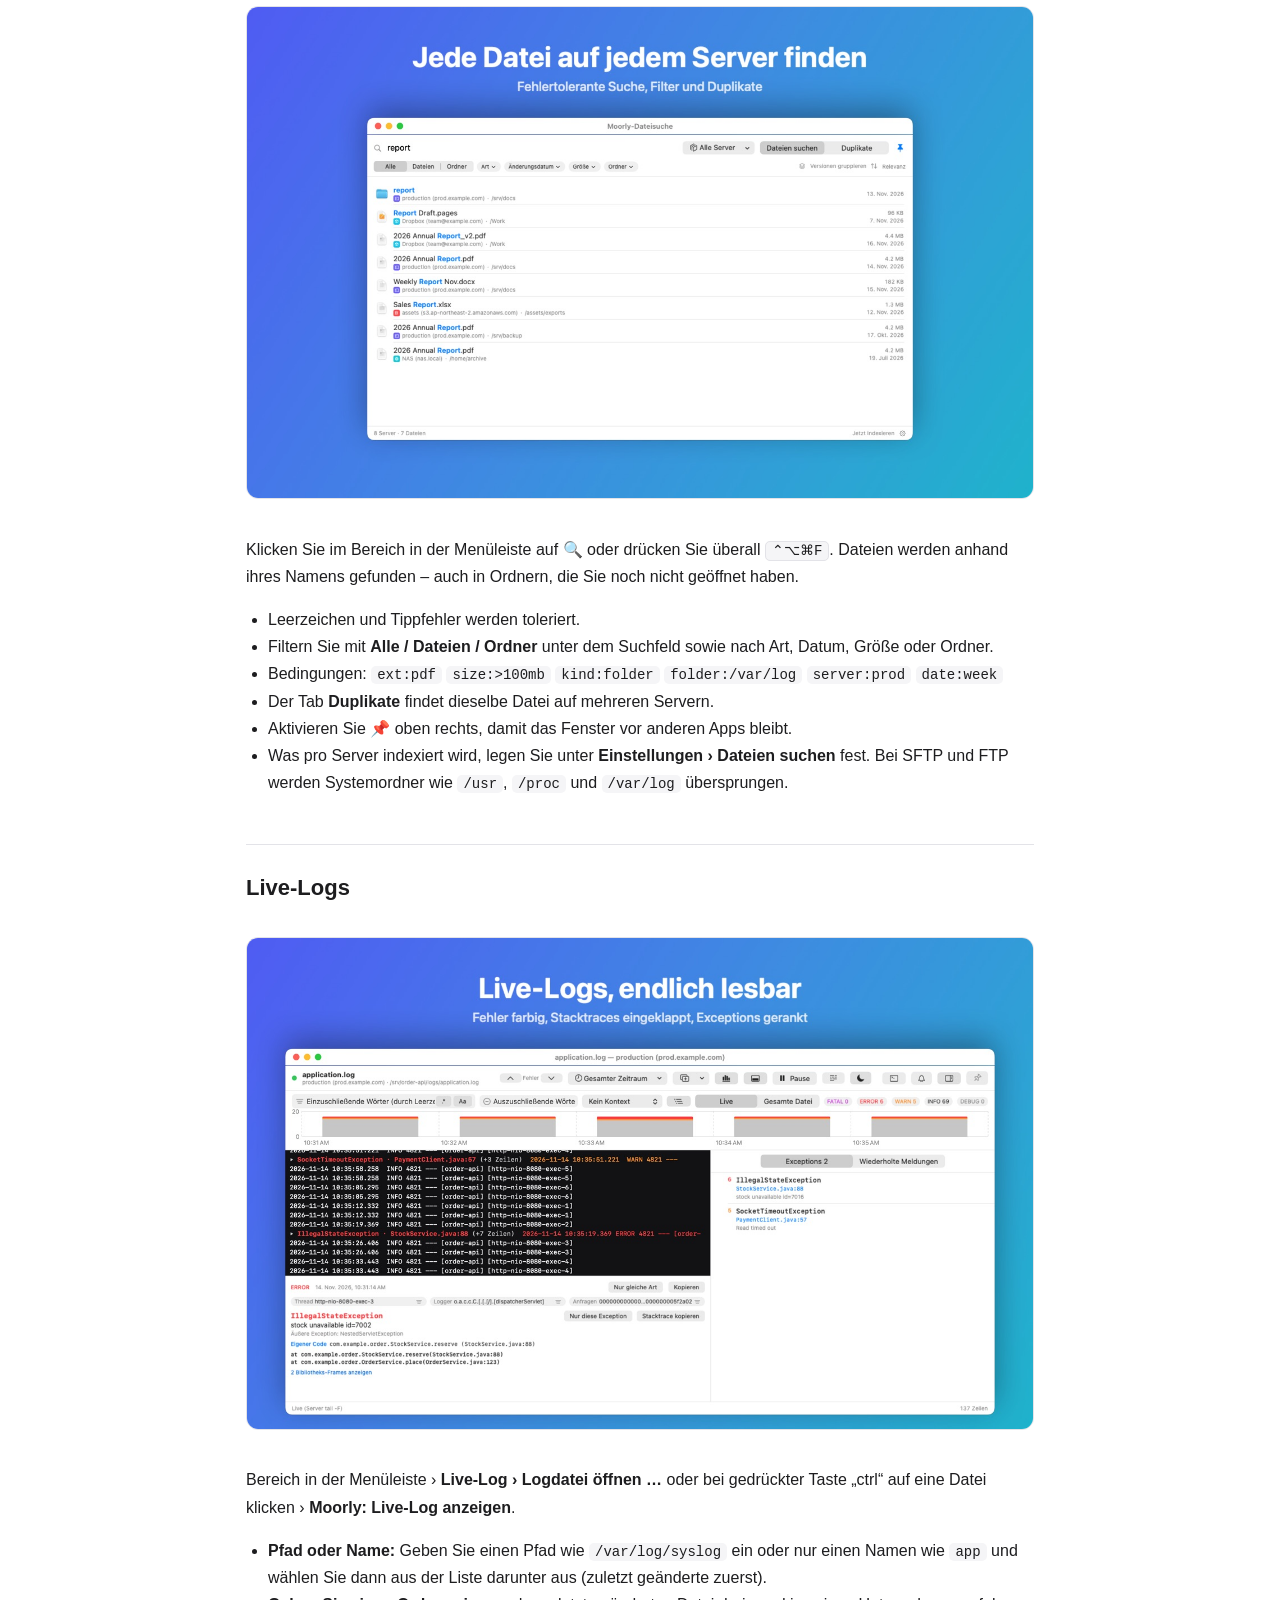
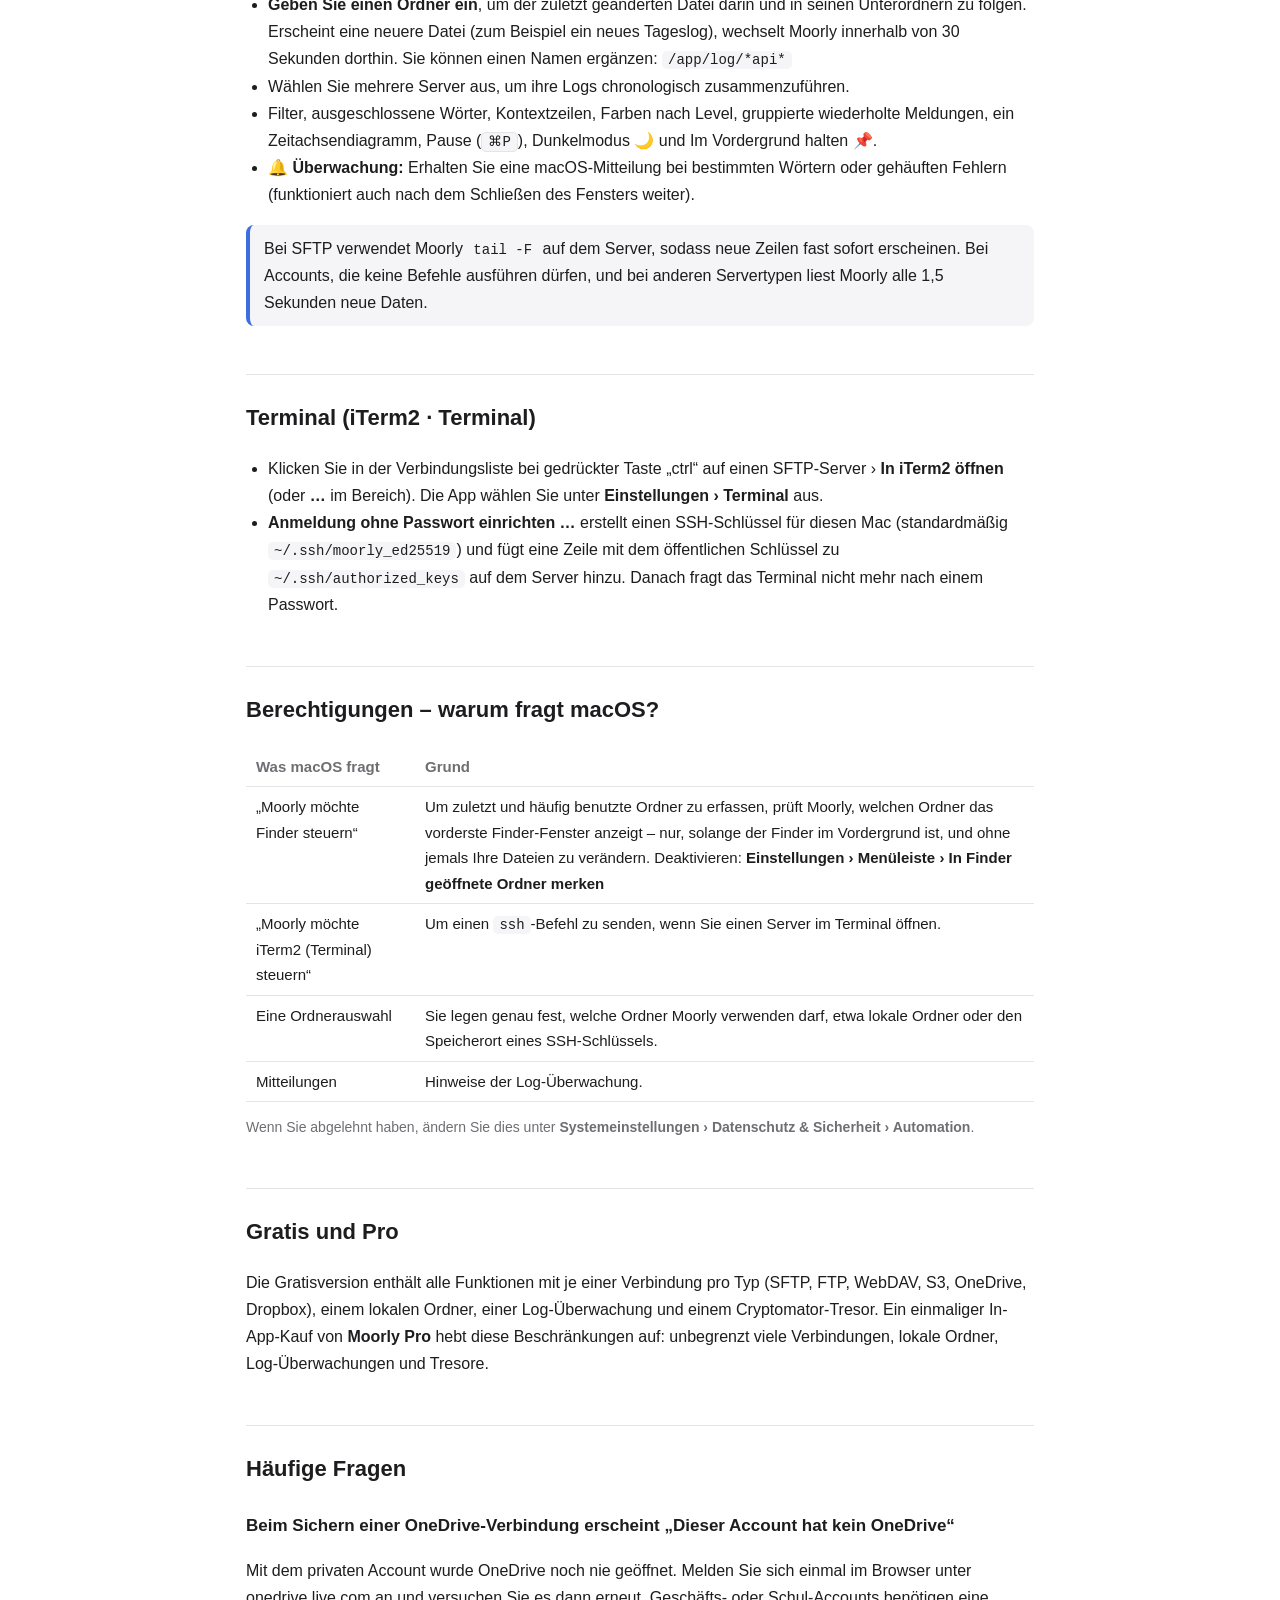
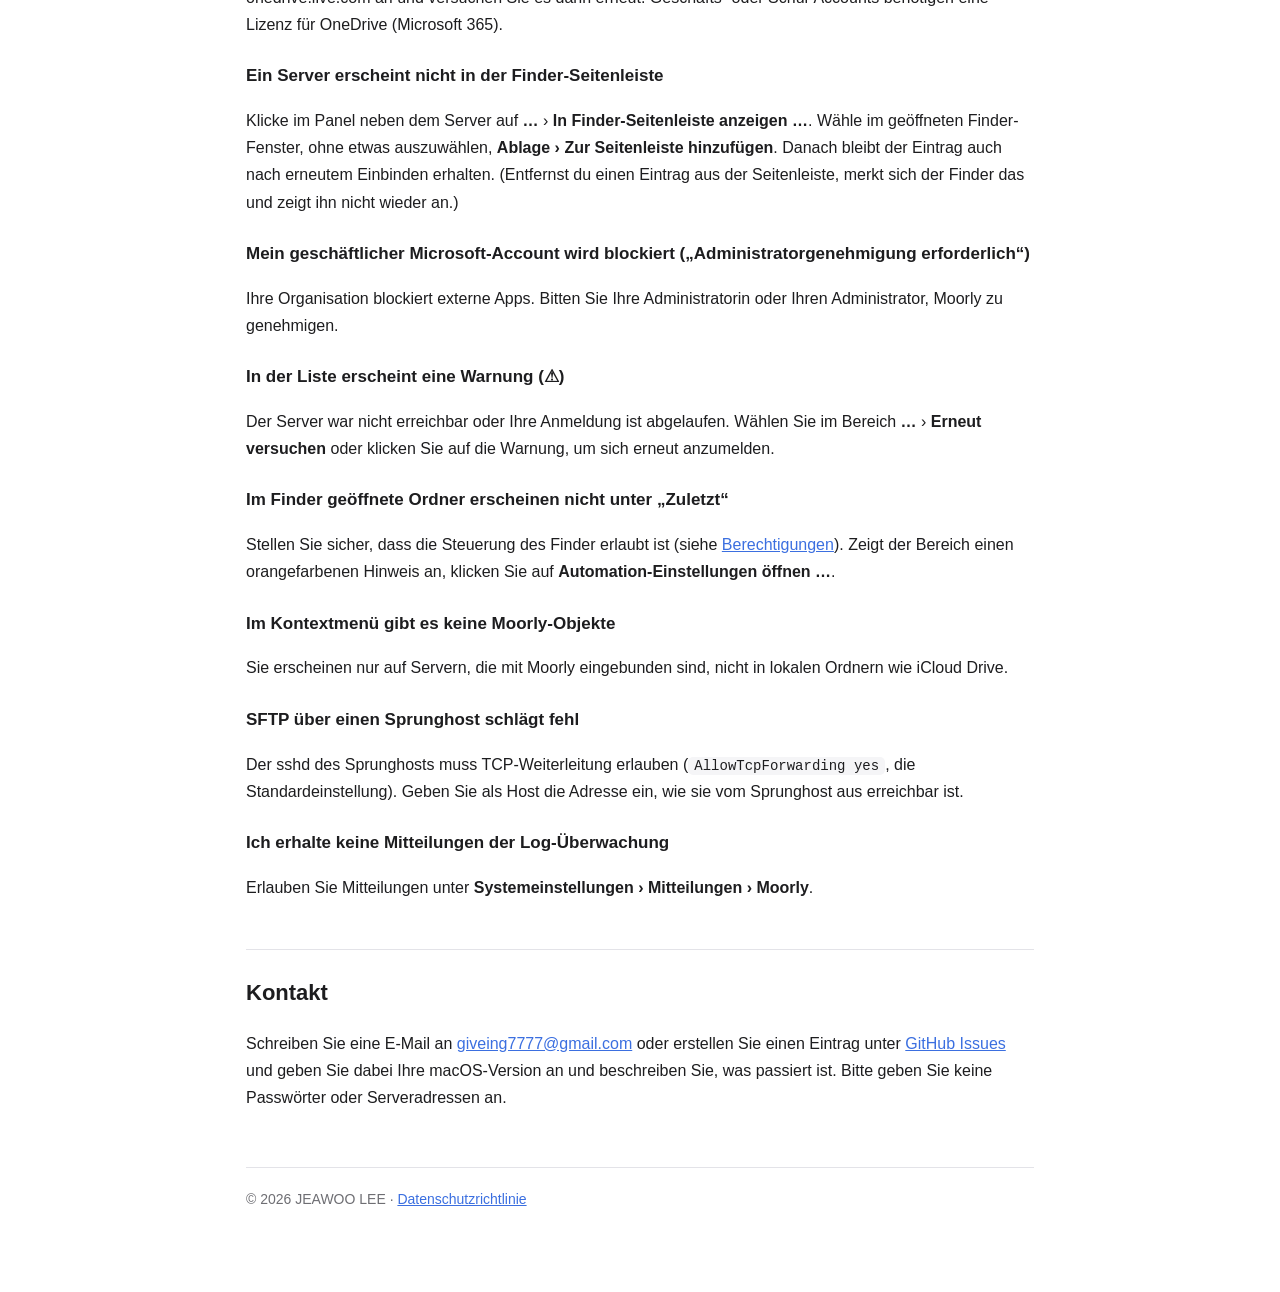
==== commit d71af500: "설명서: 설정 창 새 이름에 맞춤, 로그 예시 바꿈 Co-Authored-By: Claude Opus 5.5 <noreply@anthropic.com> Claude-Session:" ====
--- a/de/index.html
+++ b/de/index.html
@@ -31,7 +31,7 @@
 <li>Klicken Sie in der Liste auf <b>Einbinden</b>. Die Verbindung wird in der Seitenleiste des Finder unter <b>Orte</b> angezeigt.</li>
 </ol>
 <div class="tip import-other"><b>Umstieg von einer anderen App</b>: Wähle unter „Verbindungen verwalten“ <b>⋯ › Aus anderen Apps importieren</b>, um deine Serverliste aus FileZilla, Cyberduck oder Mountain Duck, Transmit oder <code>~/.ssh/config</code> auf einmal zu übernehmen. SFTP-Server werden beim ersten Aktivieren geprüft.</div>
-<div class="tip icloud-sync"><b>Mehrere Macs</b>: Aktiviere <b>Einstellungen › iCloud-Synchronisierung</b>, dann erscheint deine Serverliste auf deinen anderen Macs mit demselben Apple Account. Für Passwörter aktiviere zusätzlich <b>Auch Passwörter und Anmeldungen über den iCloud-Schlüsselbund</b>. Jeder Mac aktiviert separat.</div>
+<div class="tip icloud-sync"><b>Mehrere Macs</b>: Aktiviere <b>Einstellungen › iCloud</b>, dann erscheint deine Serverliste auf deinen anderen Macs mit demselben Apple Account. Für Passwörter aktiviere zusätzlich <b>Auch Passwörter und Anmeldedaten synchronisieren</b>. Jeder Mac aktiviert separat.</div>
 <div class="tip">Dateien werden beim Öffnen geladen und beim Sichern hochgeladen. Passwörter und Anmelde-Tokens werden ausschließlich im macOS-Schlüsselbund gespeichert.</div>
 <h3>Tipps für SFTP</h3>
 <ul>
@@ -45,14 +45,14 @@
 <ul>
 <li><b>Server:</b> Der Punkt am Symbol zeigt den Status an – grün eingebunden, orange ein Problem, grau nicht eingebunden. Klicken Sie auf eine Zeile, um den zuletzt angezeigten Ordner zu öffnen. Unter <b>…</b> finden Sie „Auswerfen“, „Aktualisieren“, „Speicherbelegung analysieren“, „In Terminal öffnen“ und mehr.</li>
 <li><b>Ordner:</b> Für jeden Server <b>★ Favoriten · 🔥 Häufig · 🕘 Zuletzt</b>. Bewegen Sie den Zeiger auf einen Ordner und klicken Sie auf ☆, um ihn zu den Favoriten hinzuzufügen oder daraus zu entfernen.</li>
-<li><b>Häufig</b> listet Ordner auf, die Sie in den letzten 30 Tagen mindestens zweimal geöffnet haben – die am häufigsten geöffneten zuerst. Wie viele pro Server angezeigt werden, legen Sie unter <b>Einstellungen › Menü</b> fest.</li>
+<li><b>Häufig</b> listet Ordner auf, die Sie in den letzten 30 Tagen mindestens zweimal geöffnet haben – die am häufigsten geöffneten zuerst. Wie viele pro Server angezeigt werden, legen Sie unter <b>Einstellungen › Menüleiste</b> fest.</li>
 <li>Von Moorly geöffnete Ordner behalten ihren Verlauf, sodass Sie mit ◀ (Zurück) und <kbd>⌘↑</kbd> im Finder zum übergeordneten Ordner gelangen.</li>
-<li class="li-transfers"><b>Übertragungen</b>: Klicke oben im Bereich auf ⇅ (oder im Kontextmenü auf <b>Übertragungen …</b>), um Up- und Downloads mit Fortschritt, Fehlergrund, <b>Erneut versuchen</b> und <b>Anhalten</b> pro Server zu sehen. Abgeschlossene Übertragungen verschwinden nach dem Zeitraum unter <b>Einstellungen › Übertragungsverlauf</b> (standardmäßig 1 Tag); fehlgeschlagene bleiben bis zu 7 Tage.</li>
+<li class="li-transfers"><b>Übertragungen</b>: Klicke oben im Bereich auf ⇅ (oder im Kontextmenü auf <b>Übertragungen …</b>), um Up- und Downloads mit Fortschritt, Fehlergrund, <b>Erneut versuchen</b> und <b>Anhalten</b> pro Server zu sehen. Abgeschlossene Übertragungen verschwinden nach dem Zeitraum unter <b>Einstellungen › Allgemein › Abgeschlossene Übertragungen behalten für</b> (standardmäßig 1 Tag); fehlgeschlagene bleiben bis zu 7 Tage.</li>
 <li class="li-foldersync"><b>Ordner-Synchronisierung</b>: Über das <b>…</b>-Menü eines Servers oder <b>Ordner-Synchronisierung …</b> im Kontextmenü vergleichst du einen Mac-Ordner mit einem Serverordner und überträgst nur Geändertes. <b>Vergleichen</b> zeigt zuerst eine Vorschau; auf der Zielseite separat geänderte Dateien werden als Konflikt gemeldet statt überschrieben. Klicke im Finder bei gedrückter Ctrl-Taste auf einen Ordner eines eingebundenen Servers › <b>Moorly: Diesen Ordner synchronisieren …</b>, um sie mit ausgefülltem Server und Serverordner zu öffnen – du wählst nur noch den Mac-Ordner. Auch über die Taste <b>Synchronisieren</b> unten im Panel.</li>
 </ul>
 
 <h3 id="groups">Viele Server: Baum und Tabs</h3>
-<p>Unter <b>Einstellungen › Menüleisten-Bereich › Darstellung</b> wählst du <b>Liste</b>, <b>Baum</b> oder <b>Tabs</b>.</p>
+<p>Unter <b>Einstellungen › Menüleiste › Server anzeigen als</b> wählst du <b>Liste</b>, <b>Baum</b> oder <b>Tabs</b>.</p>
 <ul>
 <li><b>Gruppen</b>: Lege eine Gruppe (z. B. Produktion oder Entwicklung) im Feld <b>Gruppe</b> des Verbindungseditors oder über <b>…</b> › <b>Gruppe</b> beim Server fest. Server ohne Gruppe werden automatisch unter <b>Server</b> (SFTP, FTP, WebDAV) und <b>Cloud</b> (S3, OneDrive, Dropbox) zusammengefasst; lokale Ordner bilden eine eigene Gruppe.</li>
 <li><b>Baum</b>: Gruppen und Server mit ▸ ein- und ausklappen. Klappst du einen Server auf, erscheinen direkt darunter seine Favoriten sowie häufig und zuletzt verwendete Ordner. Der Zustand bleibt erhalten.</li>
@@ -65,13 +65,13 @@
 <ul>
 <li><b>Auf einem Ordner ablegen</b>, um die Datei dorthin hochzuladen. Ist bereits eine Datei mit demselben Namen vorhanden, behält Moorly beide („Name 2“).</li>
 <li><b>Auf dem Titel eines Servers ablegen</b>, um den Upload-Ort auszuwählen.</li>
-<li>Damit sofort die vollständige Liste angezeigt wird, ändern Sie <b>Einstellungen › Drop-Bereich › Stil</b>.</li>
+<li>Damit sofort die vollständige Liste angezeigt wird, ändern Sie <b>Einstellungen › Menüleiste › Drop-Bereich › Stil</b>.</li>
 </ul>
 
 <h2 id="local">Lokale Ordner (iCloud Drive · Google Drive · Box · freigegebene Ordner)</h2>
 <p>Arbeiten Sie mit Ordnern, die sich bereits auf Ihrem Mac befinden, als wären es Server. Sie erscheinen unter „Zuletzt“, „Häufig“ und „Favoriten“, nehmen abgelegte Dateien an und werden in die Dateisuche einbezogen.</p>
 <ol>
-<li>Klicken Sie auf <b>Einstellungen › Lokale Ordner › Ordner hinzufügen …</b></li>
+<li>Klicken Sie auf <b>Einstellungen › Ordner › Ordner hinzufügen …</b></li>
 <li>Wählen Sie den Ordner aus und klicken Sie auf <b>Diesen Ordner hinzufügen</b>. (Aus Sicherheitsgründen verlangt macOS, dass Sie jeden Ordner einmal selbst auswählen.)</li>
 </ol>
 <table>
@@ -110,7 +110,7 @@
 <li>Verborgen werden Namen und Inhalte. Anzahl der Dateien, ungefähre Größen und Änderungszeiten bleiben auf dem Server sichtbar.</li>
 <li>Serverseitiges Komprimieren, Freigabelinks und Live-Logs gibt es im Tresor nicht (der Server kann die Dateien nicht lesen).</li>
 <li>Unterstützt: Cryptomator-Tresorformate 7 und 8 mit AES-GCM (Standard seit Cryptomator 1.7) oder AES-CTR+HMAC (ältere Tresore). Mit älteren Cryptomator-Versionen erstellte Tresore funktionieren unverändert.</li>
-<li><b>Sperren</b>: im Panel beim Tresor auf <b>…</b> › <b>Tresor sperren</b>. Er wird ausgehängt und sein Schlüssel von diesem Mac entfernt; beim nächsten Öffnen wird nach dem Passwort gefragt. Unter <b>Einstellungen › Cryptomator-Tresor</b> kannst du Tresore automatisch sperren, wenn der Bildschirm gesperrt wird oder der Mac in den Ruhezustand wechselt.</li>
+<li><b>Sperren</b>: im Panel beim Tresor auf <b>…</b> › <b>Tresor sperren</b>. Er wird ausgehängt und sein Schlüssel von diesem Mac entfernt; beim nächsten Öffnen wird nach dem Passwort gefragt. Unter <b>Einstellungen › Tresor</b> kannst du Tresore automatisch sperren, wenn der Bildschirm gesperrt wird oder der Mac in den Ruhezustand wechselt.</li>
 <li><b>Täglich erneut bestätigen</b>: Wähle beim Tresor <b>…</b> › <b>Erneut öffnen</b> › <b>Täglich sperren, mit Touch ID entsperren</b>. Er wird einen Tag nach dem Entsperren gesperrt und lässt sich danach per Fingerabdruck öffnen. Macs ohne Touch ID verwenden das Mac-Anmeldepasswort (oder die Apple Watch). Mit <b>mit Tresor-Passwort entsperren</b> wird jedes Mal nach dem Tresor-Passwort gefragt.</li>
 <li><b>Passwort ändern</b>: <b>…</b> › <b>Tresor-Passwort ändern …</b>. Dateien werden nicht neu verschlüsselt (nur die Tresor-Schlüsseldatei ändert sich), daher geht es sofort. Auch die Cryptomator-Apps verwenden dann das neue Passwort. Ist <b>Sicherung des alten Passworts löschen</b> aktiviert (Standard), öffnet das alte Passwort den Tresor nicht mehr; sonst bleibt eine Kopie (<code>masterkey.cryptomator.bkup</code>) auf dem Server, die sich mit dem alten Passwort öffnen lässt.</li>
 <li><b>Wiederherstellungsschlüssel</b>: wird beim Erstellen eines Tresors angezeigt (später: <b>…</b> › <b>Wiederherstellungsschlüssel anzeigen …</b>). Hast du das Passwort vergessen, wähle in <b>Tresor-Passwort ändern …</b> den <b>Wiederherstellungsschlüssel</b> und lege ein neues fest. Es ist ein Moorly-Schlüssel, anders als der Wort-Schlüssel der Cryptomator-Apps.</li>
@@ -151,7 +151,7 @@
 <h2 id="permissions">Berechtigungen – warum fragt macOS?</h2>
 <table>
 <tr><th>Was macOS fragt</th><th>Grund</th></tr>
-<tr><td>„Moorly möchte Finder steuern“</td><td>Um zuletzt und häufig benutzte Ordner zu erfassen, prüft Moorly, welchen Ordner das vorderste Finder-Fenster anzeigt – nur, solange der Finder im Vordergrund ist, und ohne jemals Ihre Dateien zu verändern. Deaktivieren: <b>Einstellungen › Menü › Im Finder geöffnete Ordner erfassen</b></td></tr>
+<tr><td>„Moorly möchte Finder steuern“</td><td>Um zuletzt und häufig benutzte Ordner zu erfassen, prüft Moorly, welchen Ordner das vorderste Finder-Fenster anzeigt – nur, solange der Finder im Vordergrund ist, und ohne jemals Ihre Dateien zu verändern. Deaktivieren: <b>Einstellungen › Menüleiste › In Finder geöffnete Ordner merken</b></td></tr>
 <tr><td>„Moorly möchte iTerm2 (Terminal) steuern“</td><td>Um einen <code>ssh</code>-Befehl zu senden, wenn Sie einen Server im Terminal öffnen.</td></tr>
 <tr><td>Eine Ordnerauswahl</td><td>Sie legen genau fest, welche Ordner Moorly verwenden darf, etwa lokale Ordner oder den Speicherort eines SSH-Schlüssels.</td></tr>
 <tr><td>Mitteilungen</td><td>Hinweise der Log-Überwachung.</td></tr>
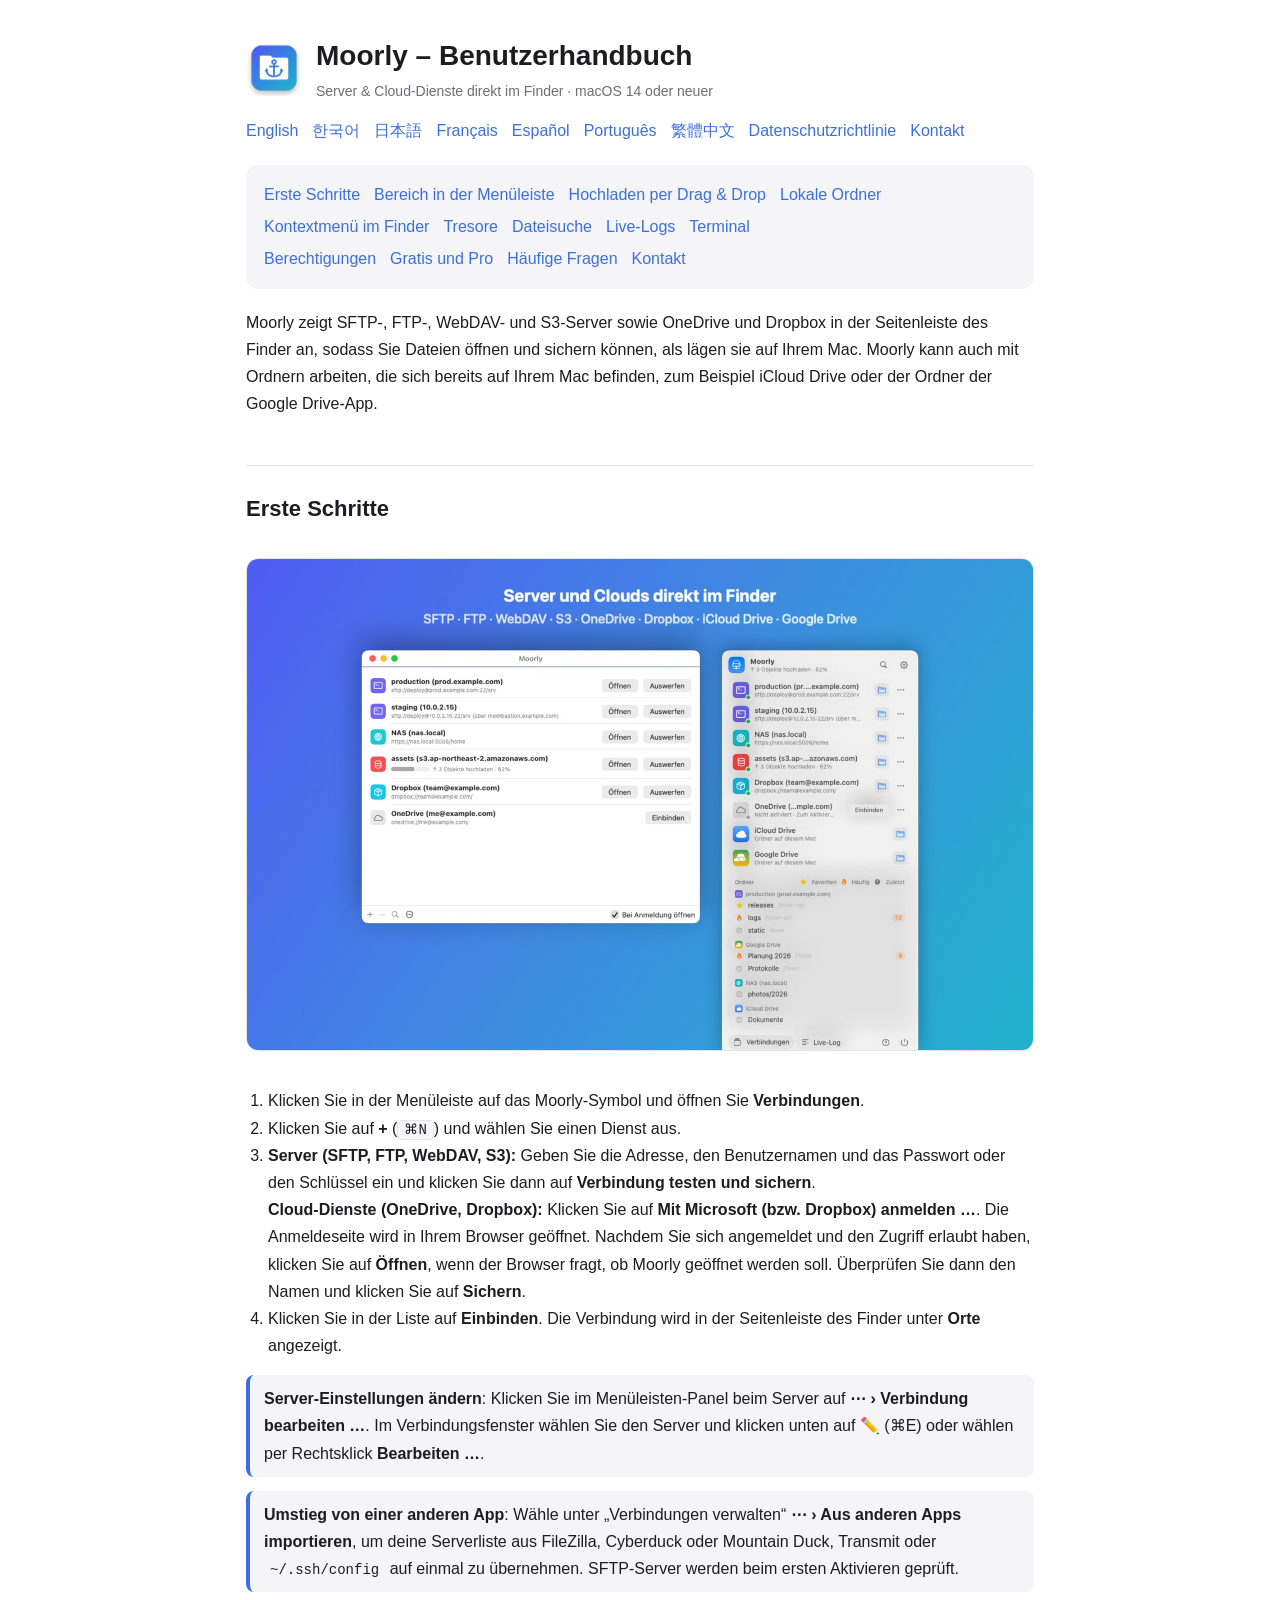
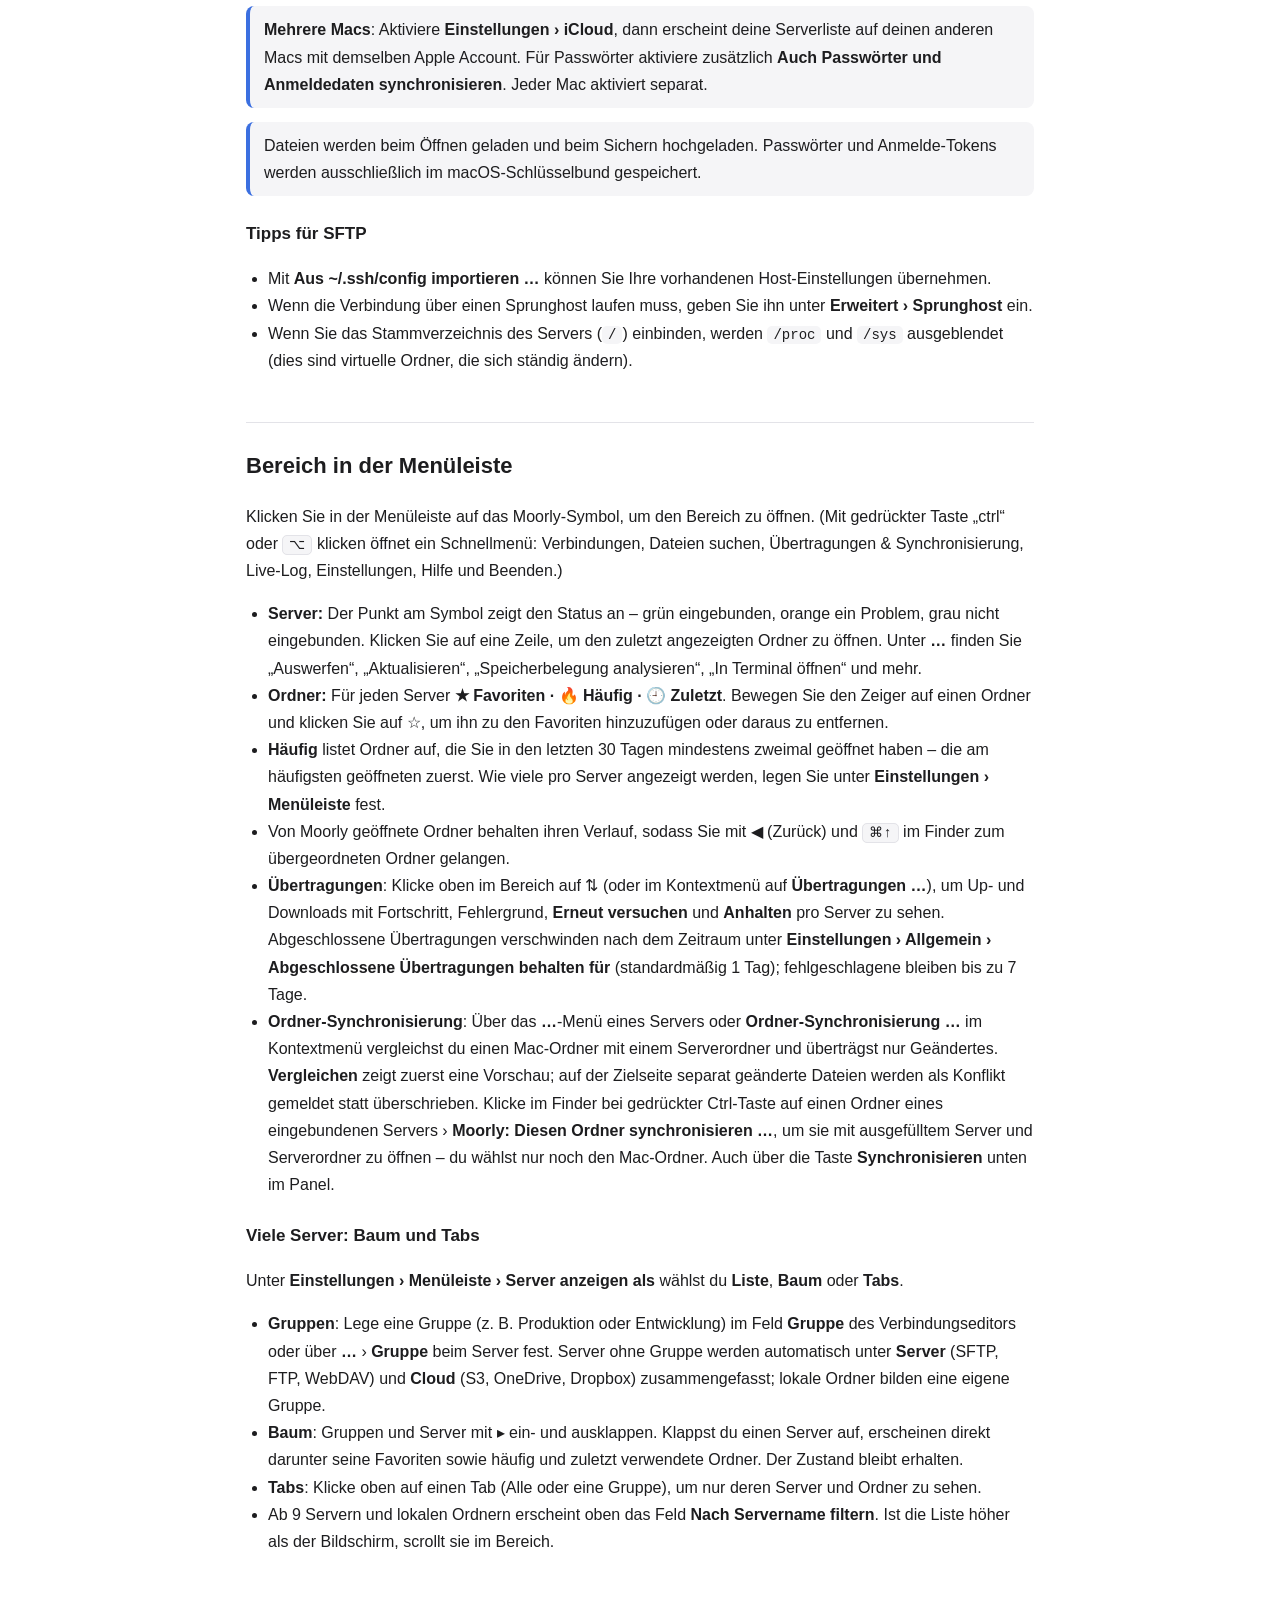
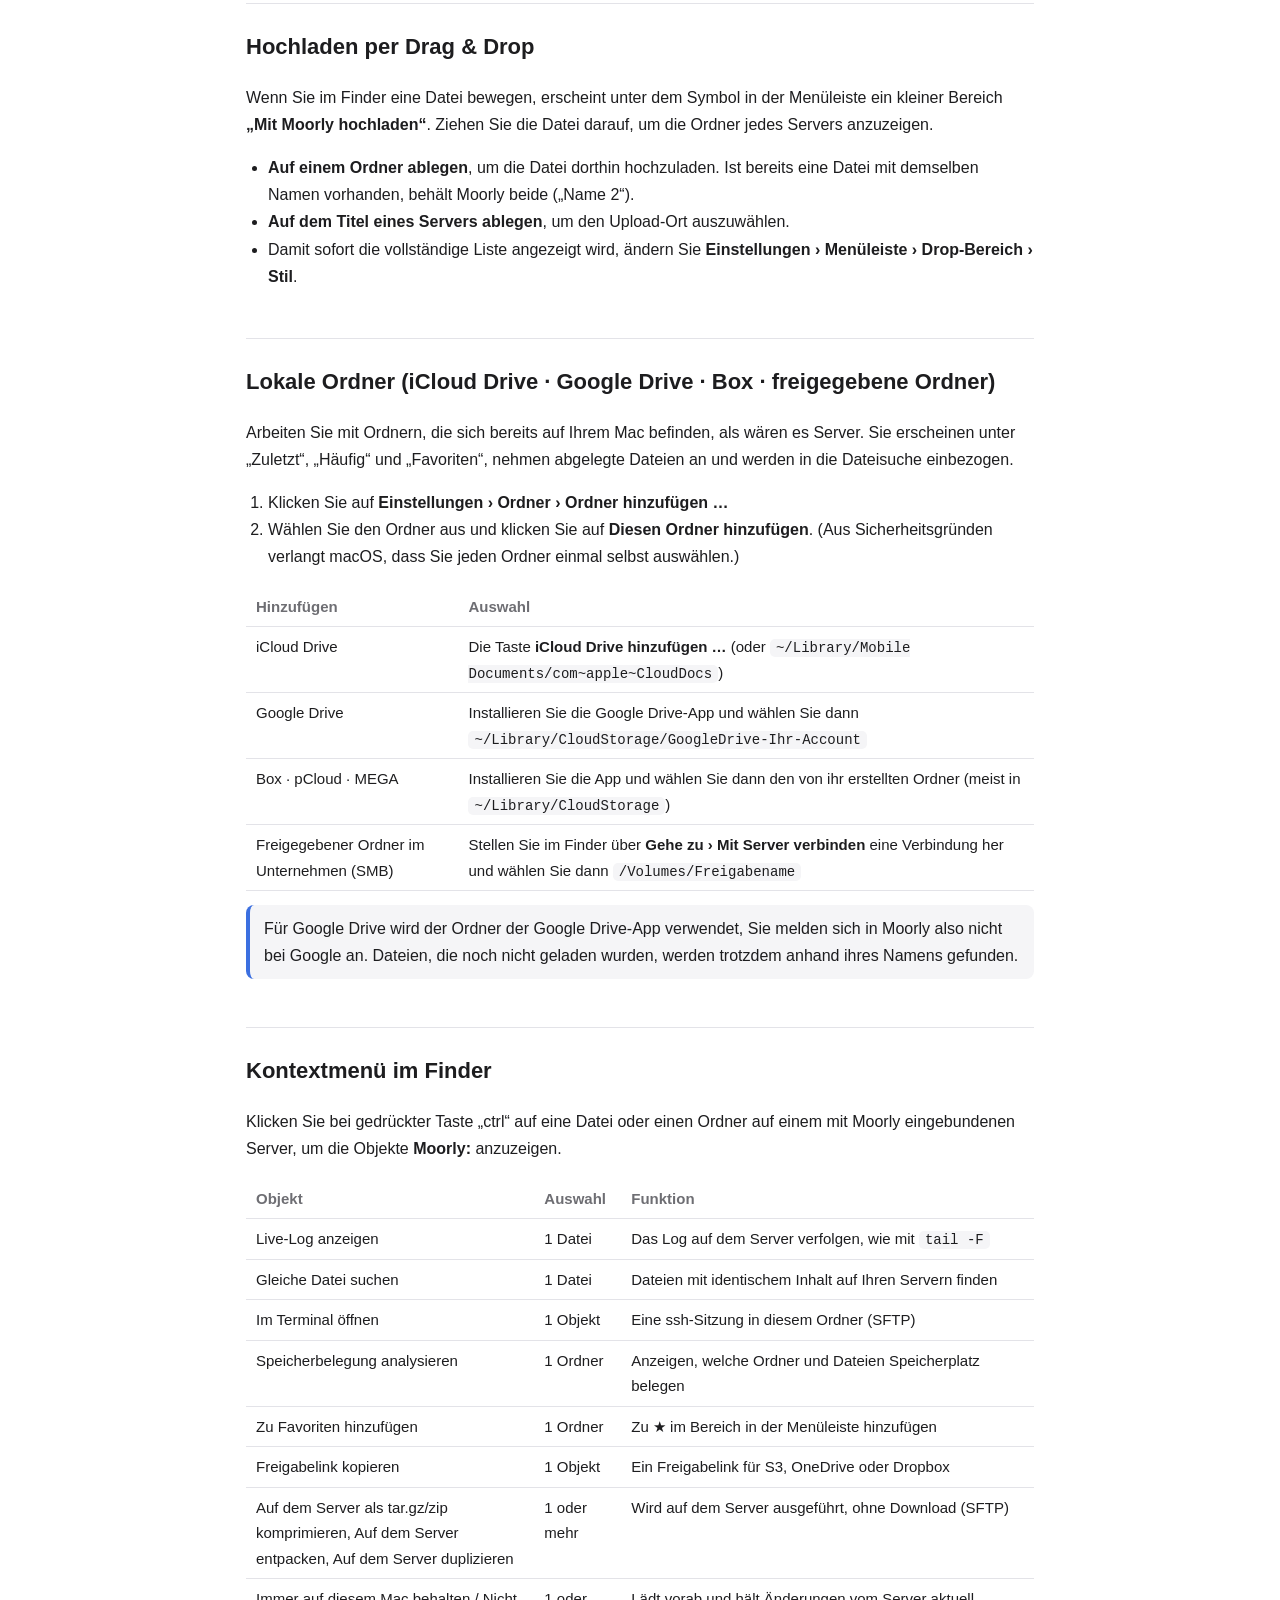
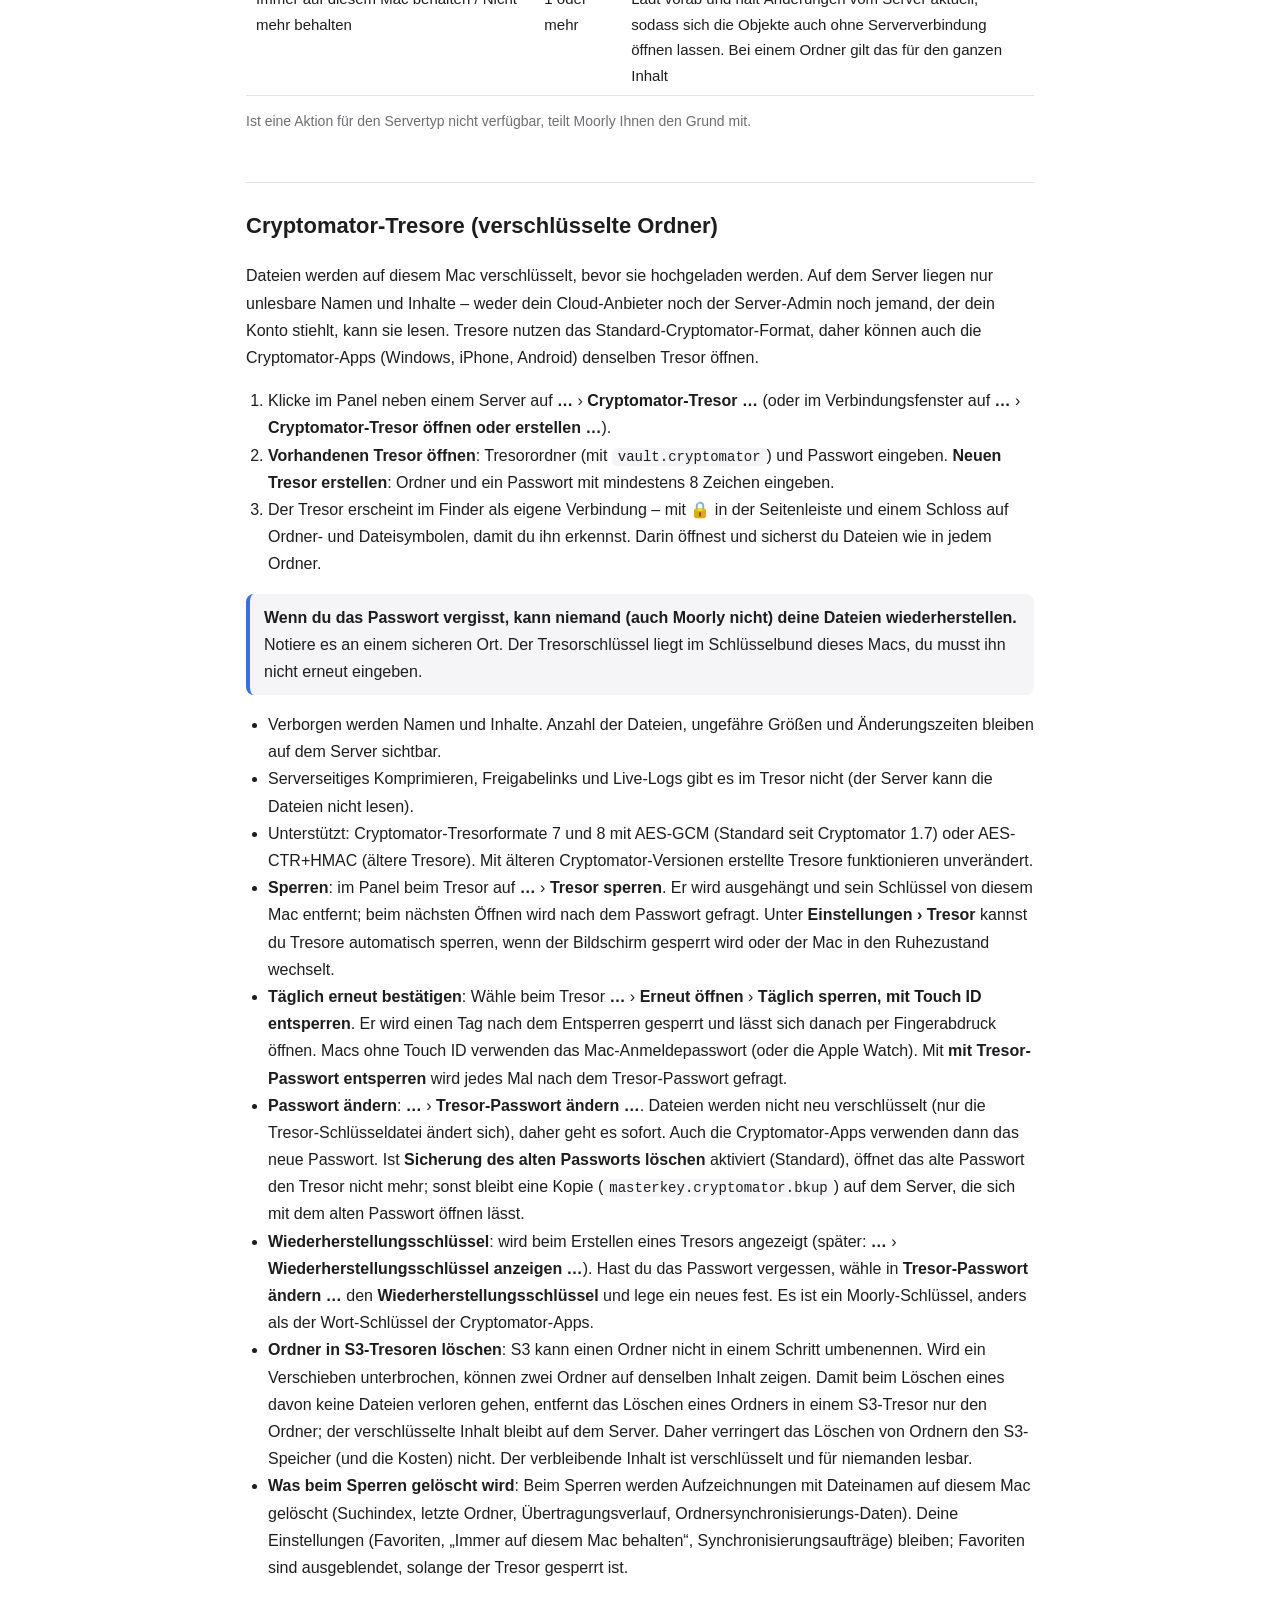
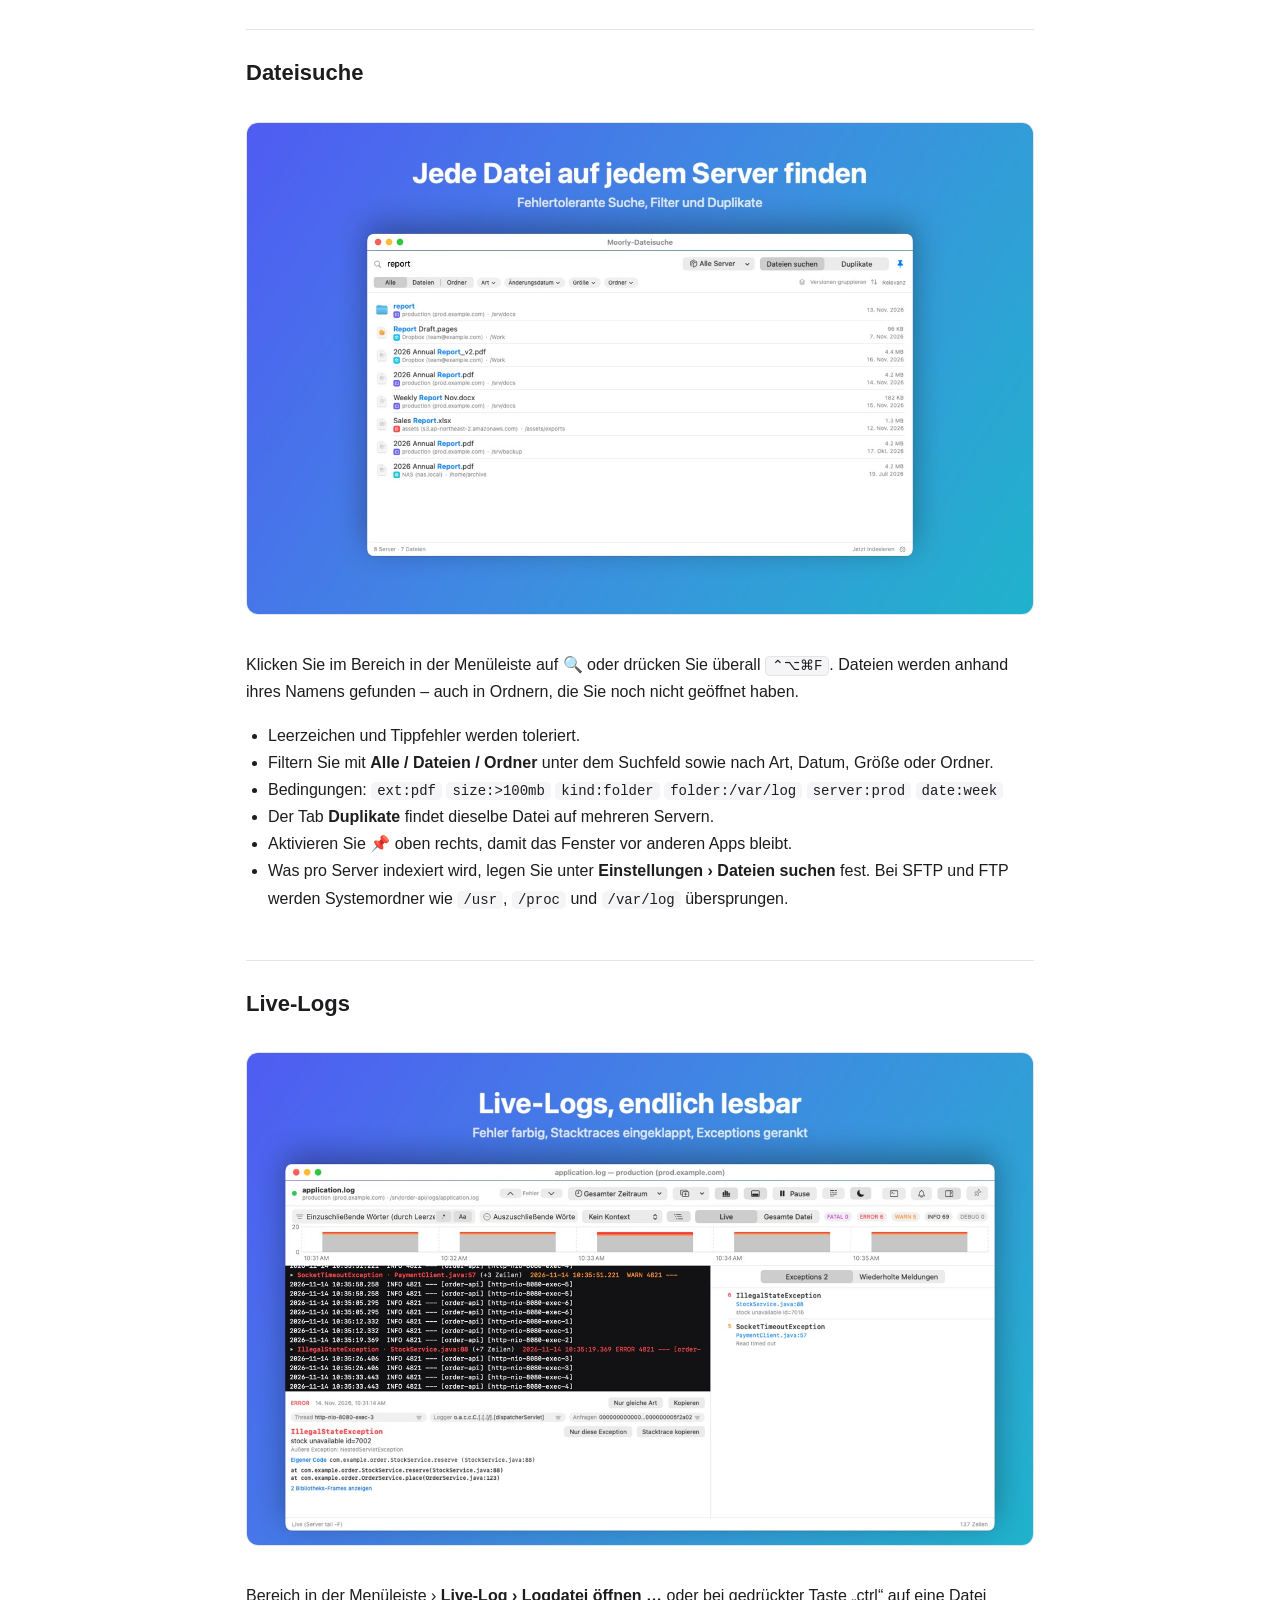
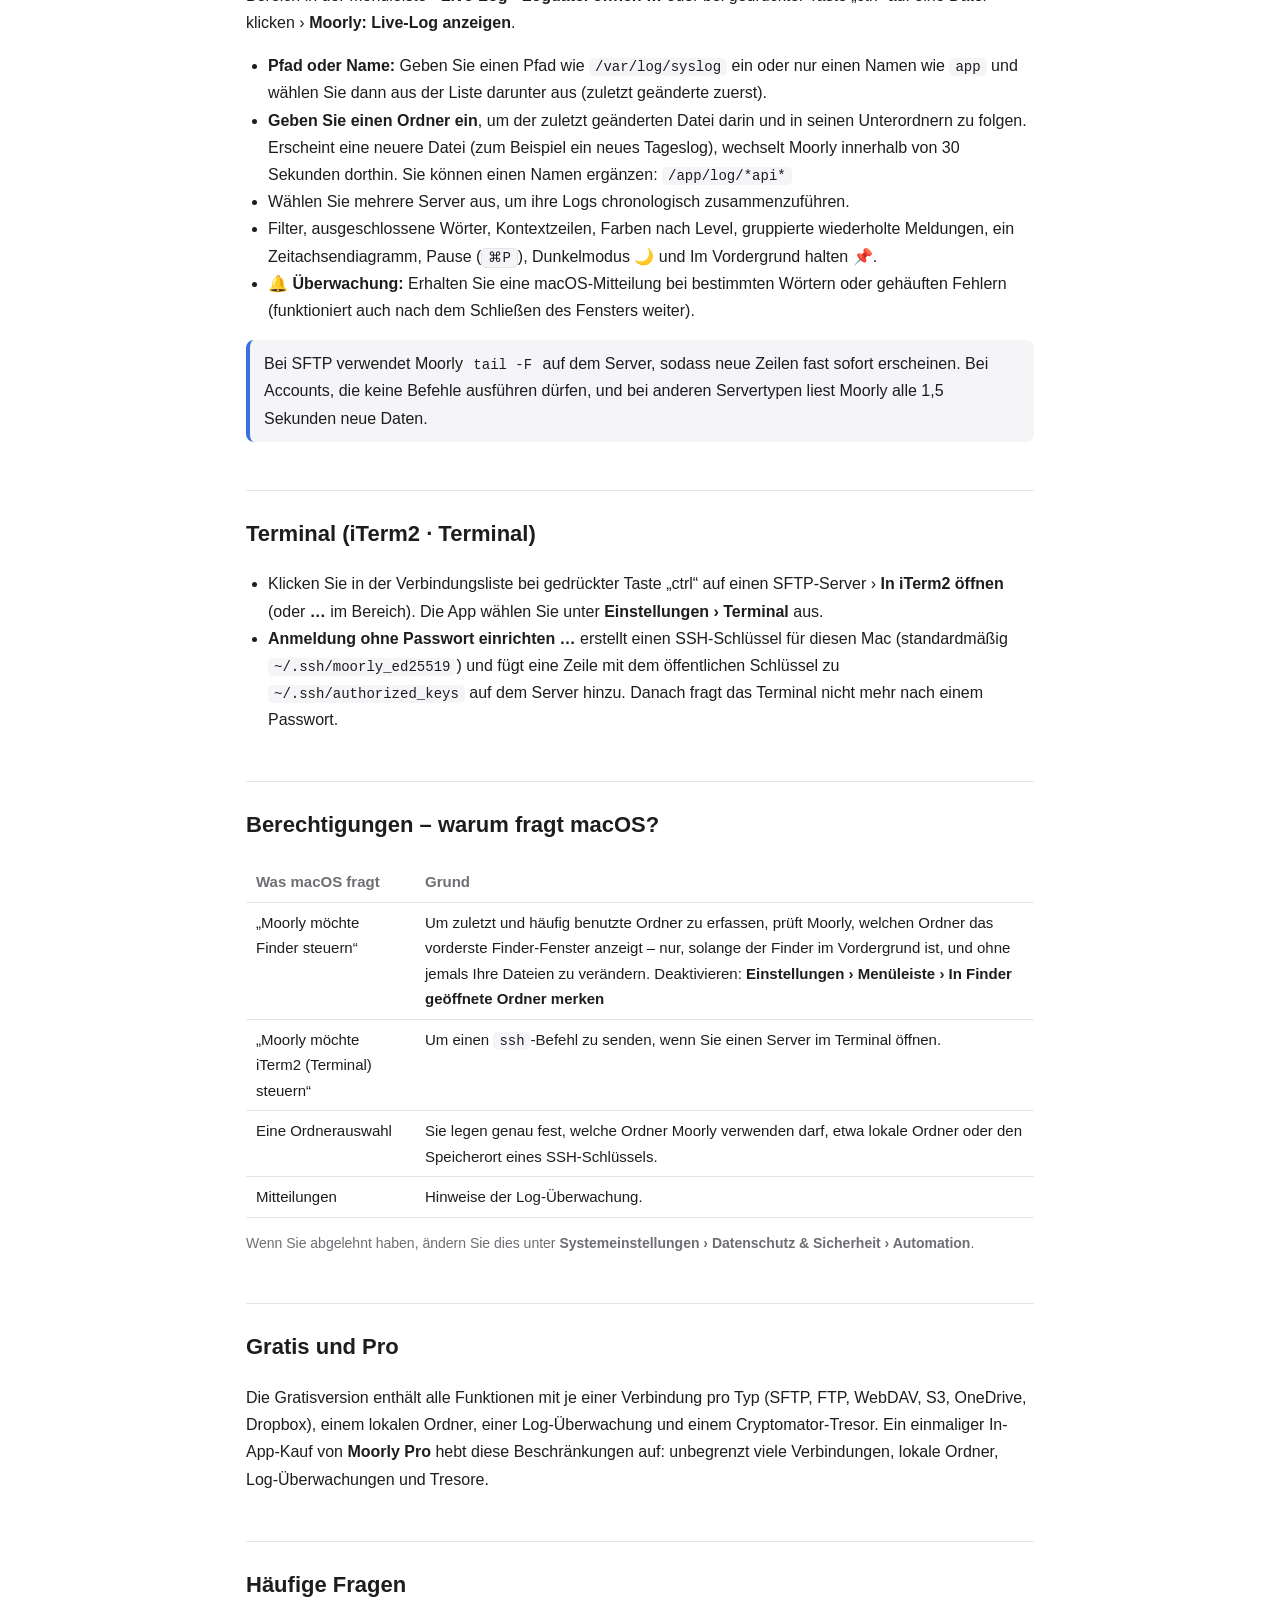
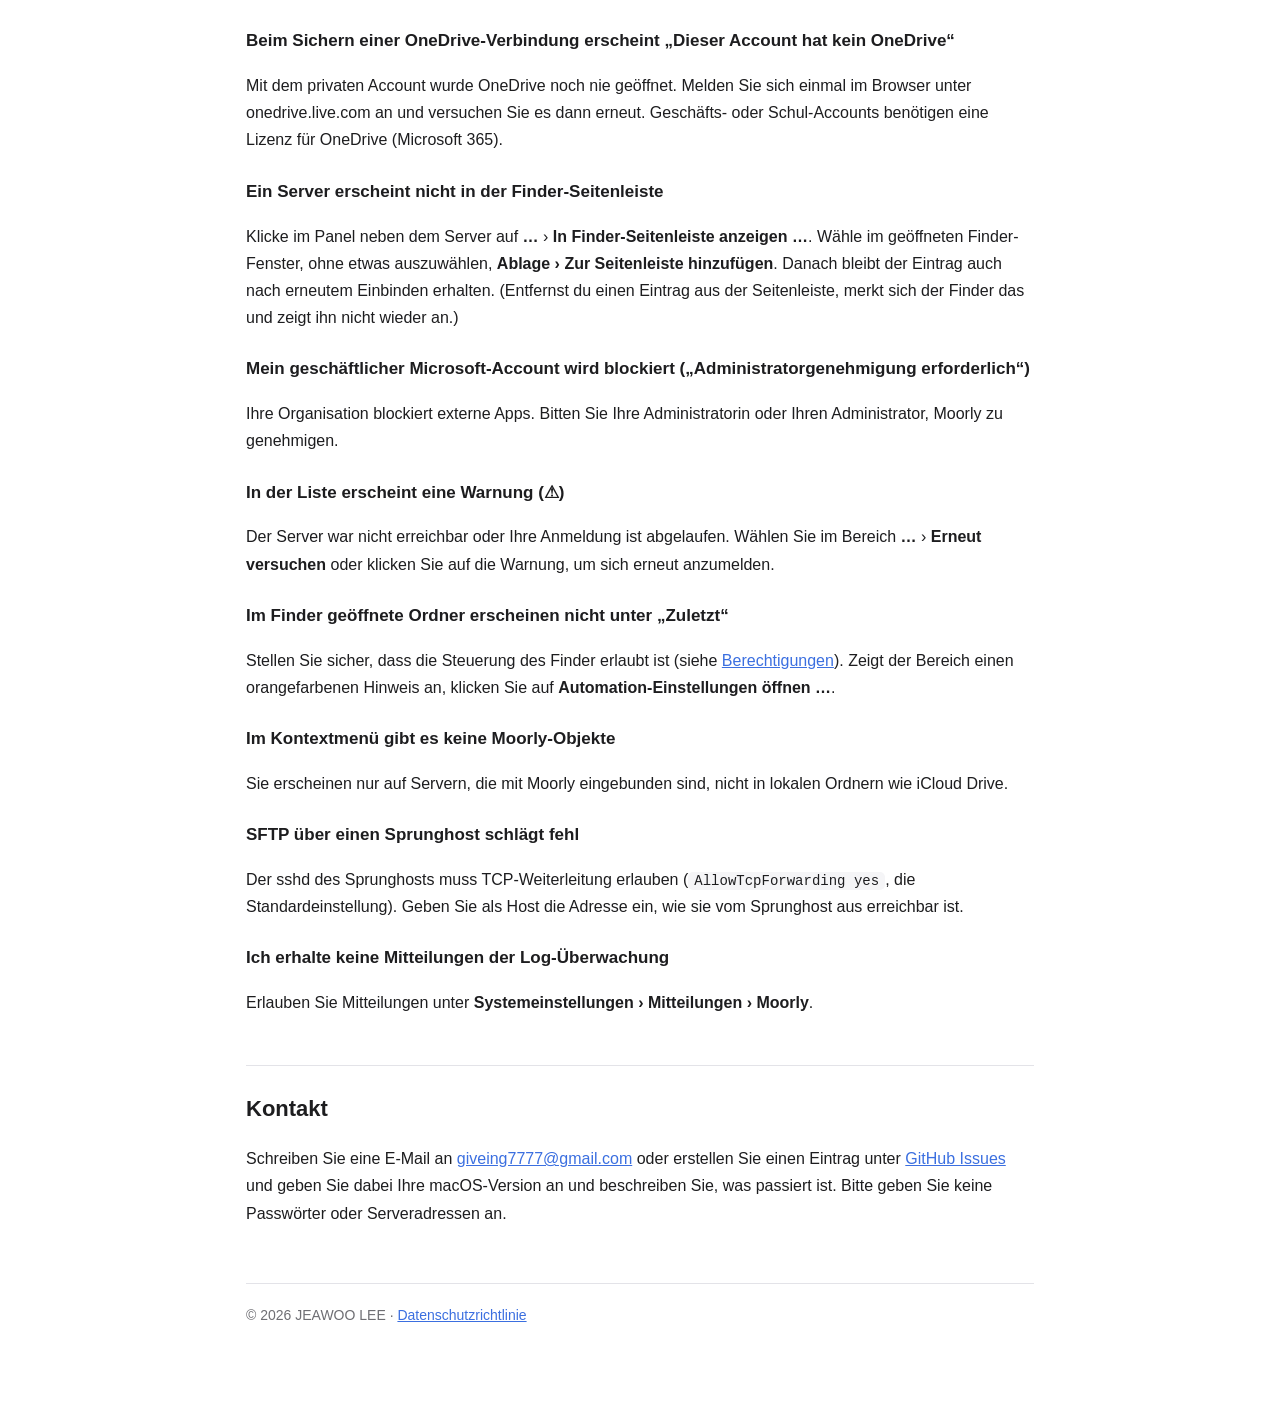
==== commit b81e352b: "설명서: 서버 설정 바꾸는 방법 추가 Co-Authored-By: Claude Opus 5.5 <noreply@anthropic.com> Claude-Session: https:/" ====
--- a/de/index.html
+++ b/de/index.html
@@ -30,6 +30,7 @@
 <b>Cloud-Dienste (OneDrive, Dropbox):</b> Klicken Sie auf <b>Mit Microsoft (bzw. Dropbox) anmelden …</b>. Die Anmeldeseite wird in Ihrem Browser geöffnet. Nachdem Sie sich angemeldet und den Zugriff erlaubt haben, klicken Sie auf <b>Öffnen</b>, wenn der Browser fragt, ob Moorly geöffnet werden soll. Überprüfen Sie dann den Namen und klicken Sie auf <b>Sichern</b>.</li>
 <li>Klicken Sie in der Liste auf <b>Einbinden</b>. Die Verbindung wird in der Seitenleiste des Finder unter <b>Orte</b> angezeigt.</li>
 </ol>
+<div class="tip edit-conn"><b>Server-Einstellungen ändern</b>: Klicken Sie im Menüleisten-Panel beim Server auf <b>⋯ › Verbindung bearbeiten …</b>. Im Verbindungsfenster wählen Sie den Server und klicken unten auf <b>✏️</b> (⌘E) oder wählen per Rechtsklick <b>Bearbeiten …</b>.</div>
 <div class="tip import-other"><b>Umstieg von einer anderen App</b>: Wähle unter „Verbindungen verwalten“ <b>⋯ › Aus anderen Apps importieren</b>, um deine Serverliste aus FileZilla, Cyberduck oder Mountain Duck, Transmit oder <code>~/.ssh/config</code> auf einmal zu übernehmen. SFTP-Server werden beim ersten Aktivieren geprüft.</div>
 <div class="tip icloud-sync"><b>Mehrere Macs</b>: Aktiviere <b>Einstellungen › iCloud</b>, dann erscheint deine Serverliste auf deinen anderen Macs mit demselben Apple Account. Für Passwörter aktiviere zusätzlich <b>Auch Passwörter und Anmeldedaten synchronisieren</b>. Jeder Mac aktiviert separat.</div>
 <div class="tip">Dateien werden beim Öffnen geladen und beim Sichern hochgeladen. Passwörter und Anmelde-Tokens werden ausschließlich im macOS-Schlüsselbund gespeichert.</div>
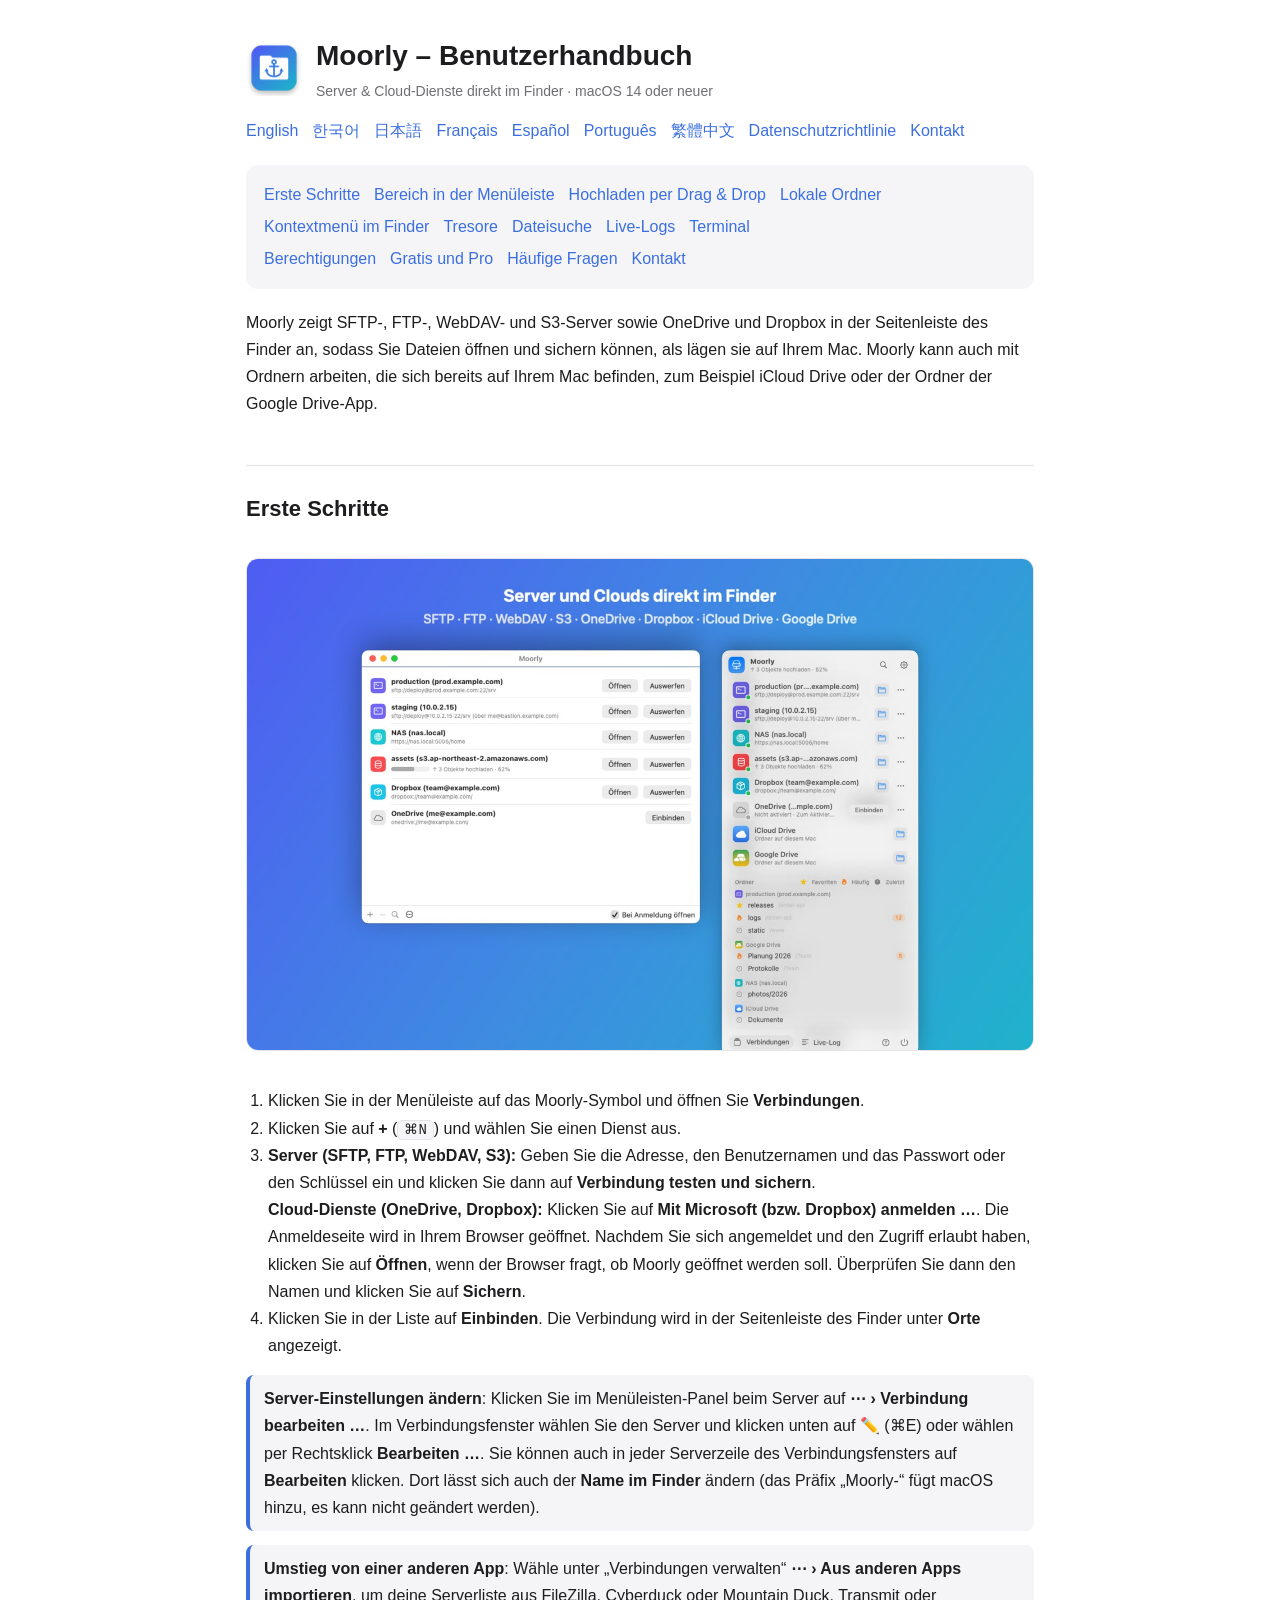
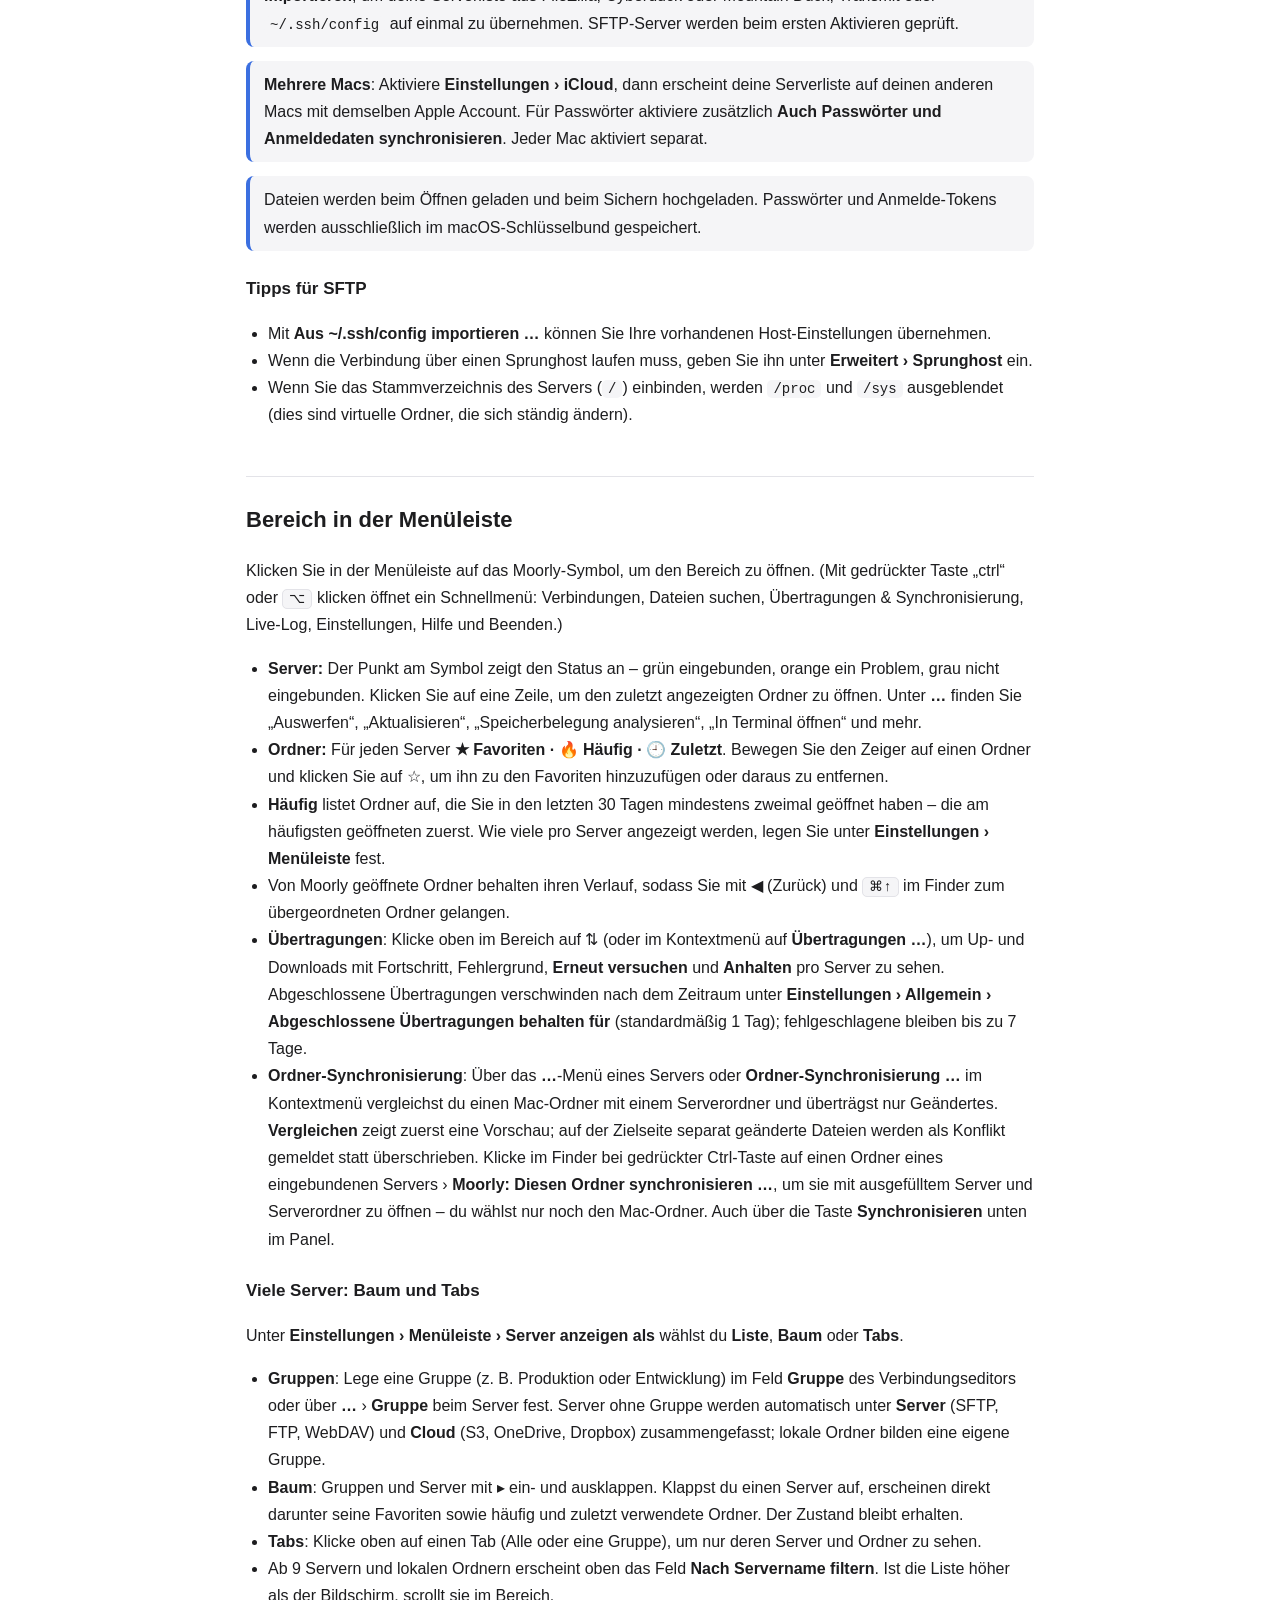
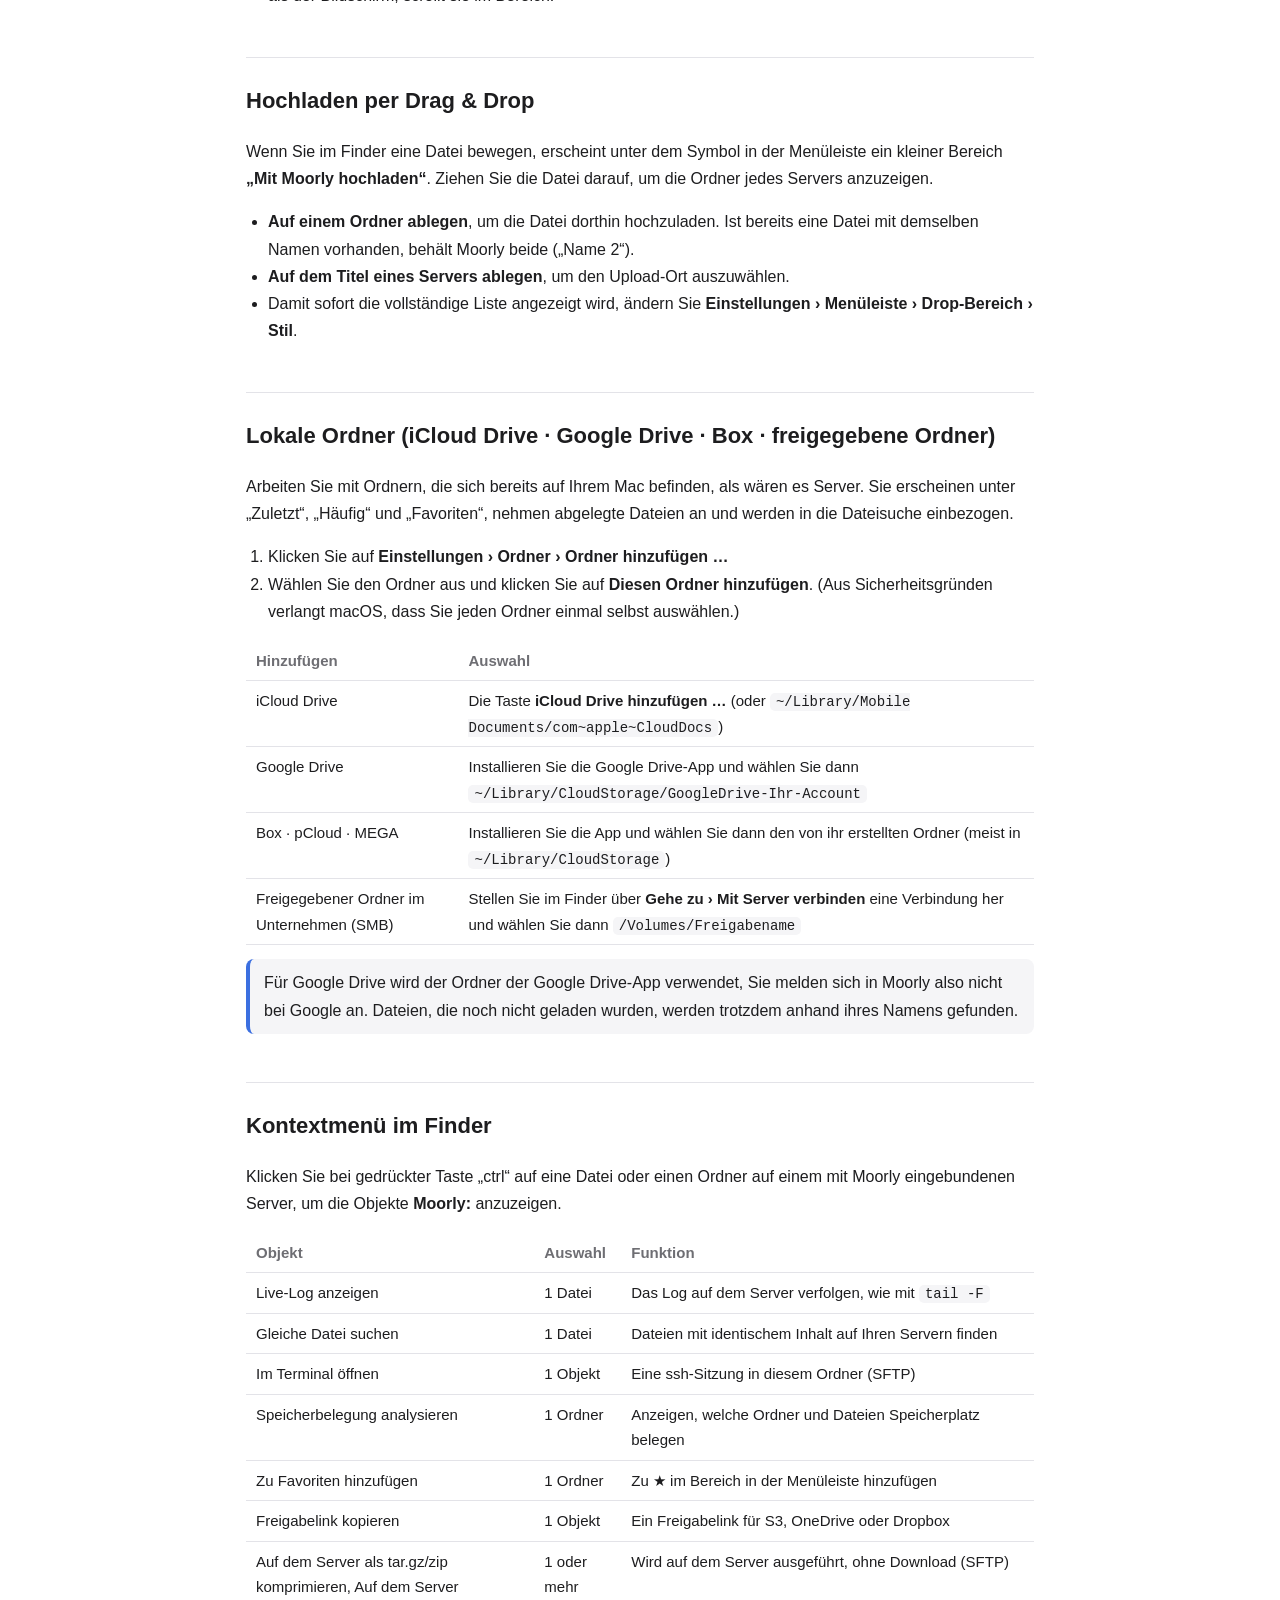
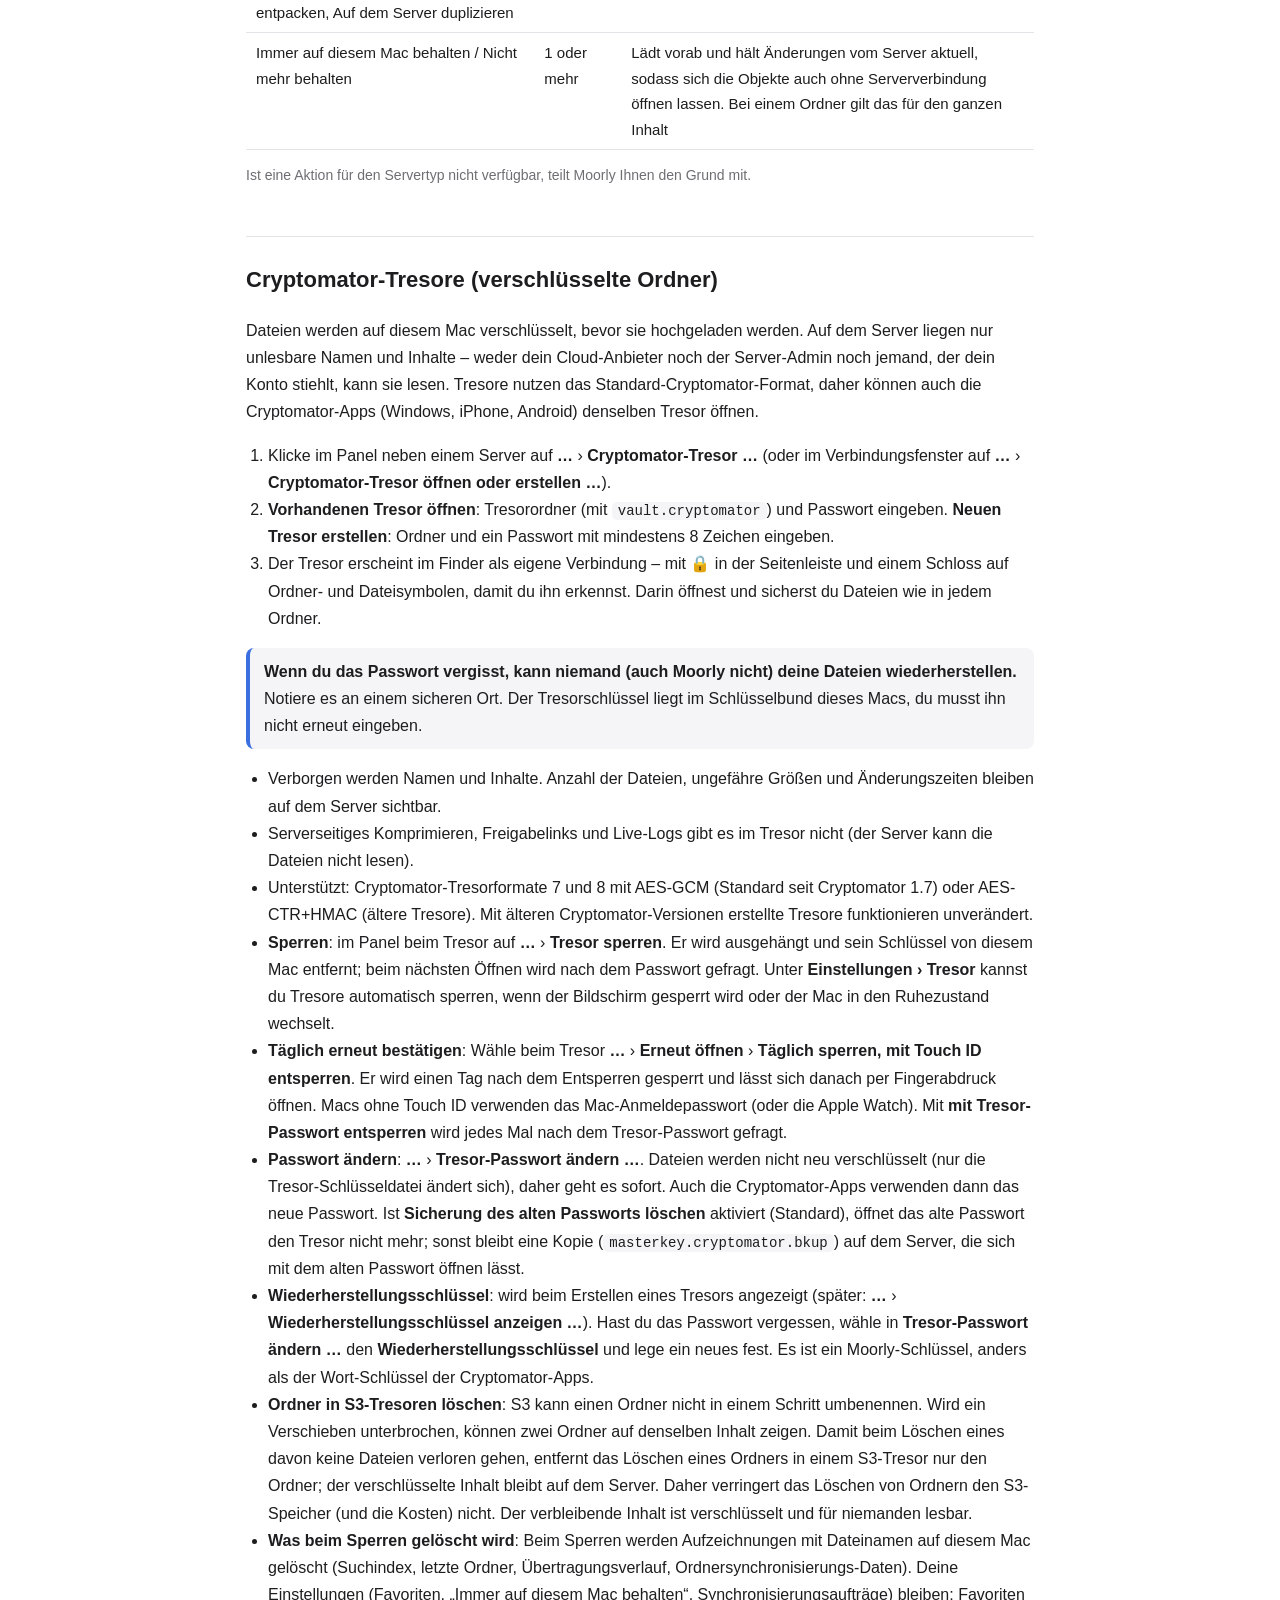
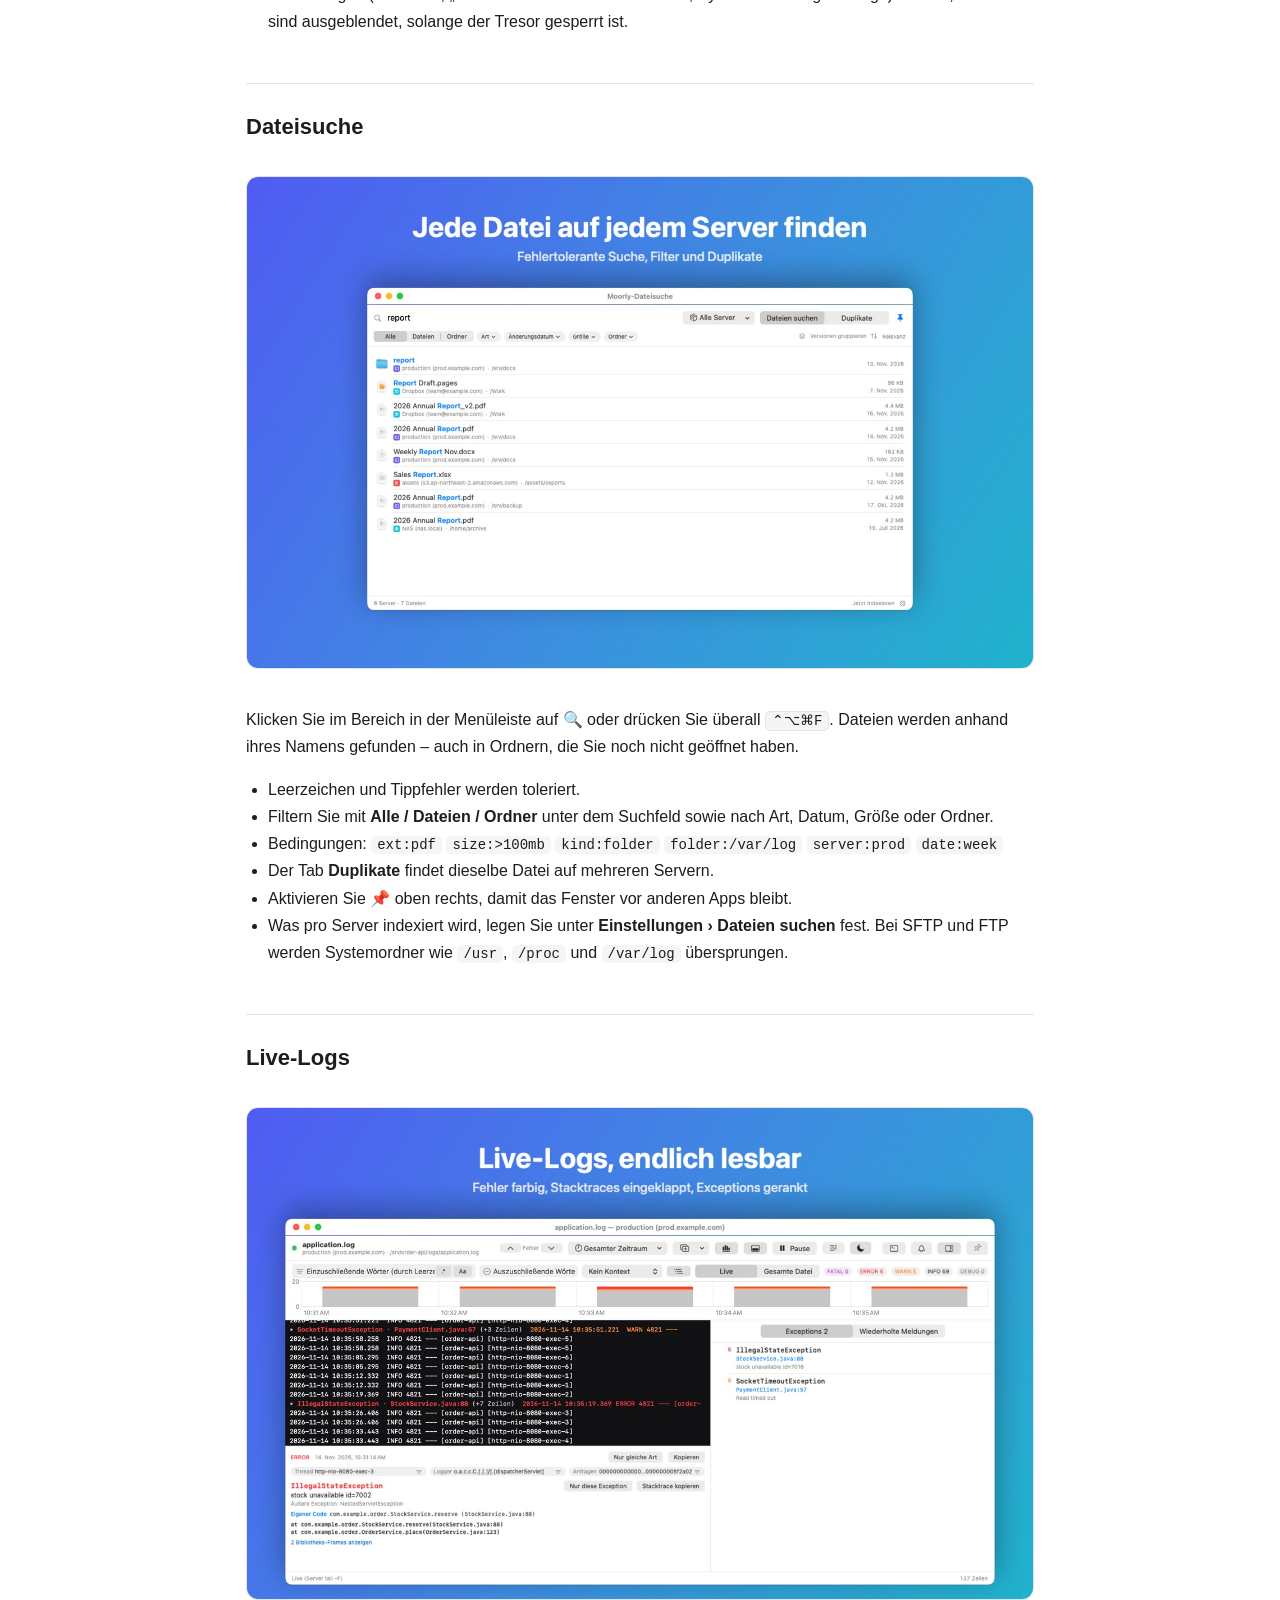
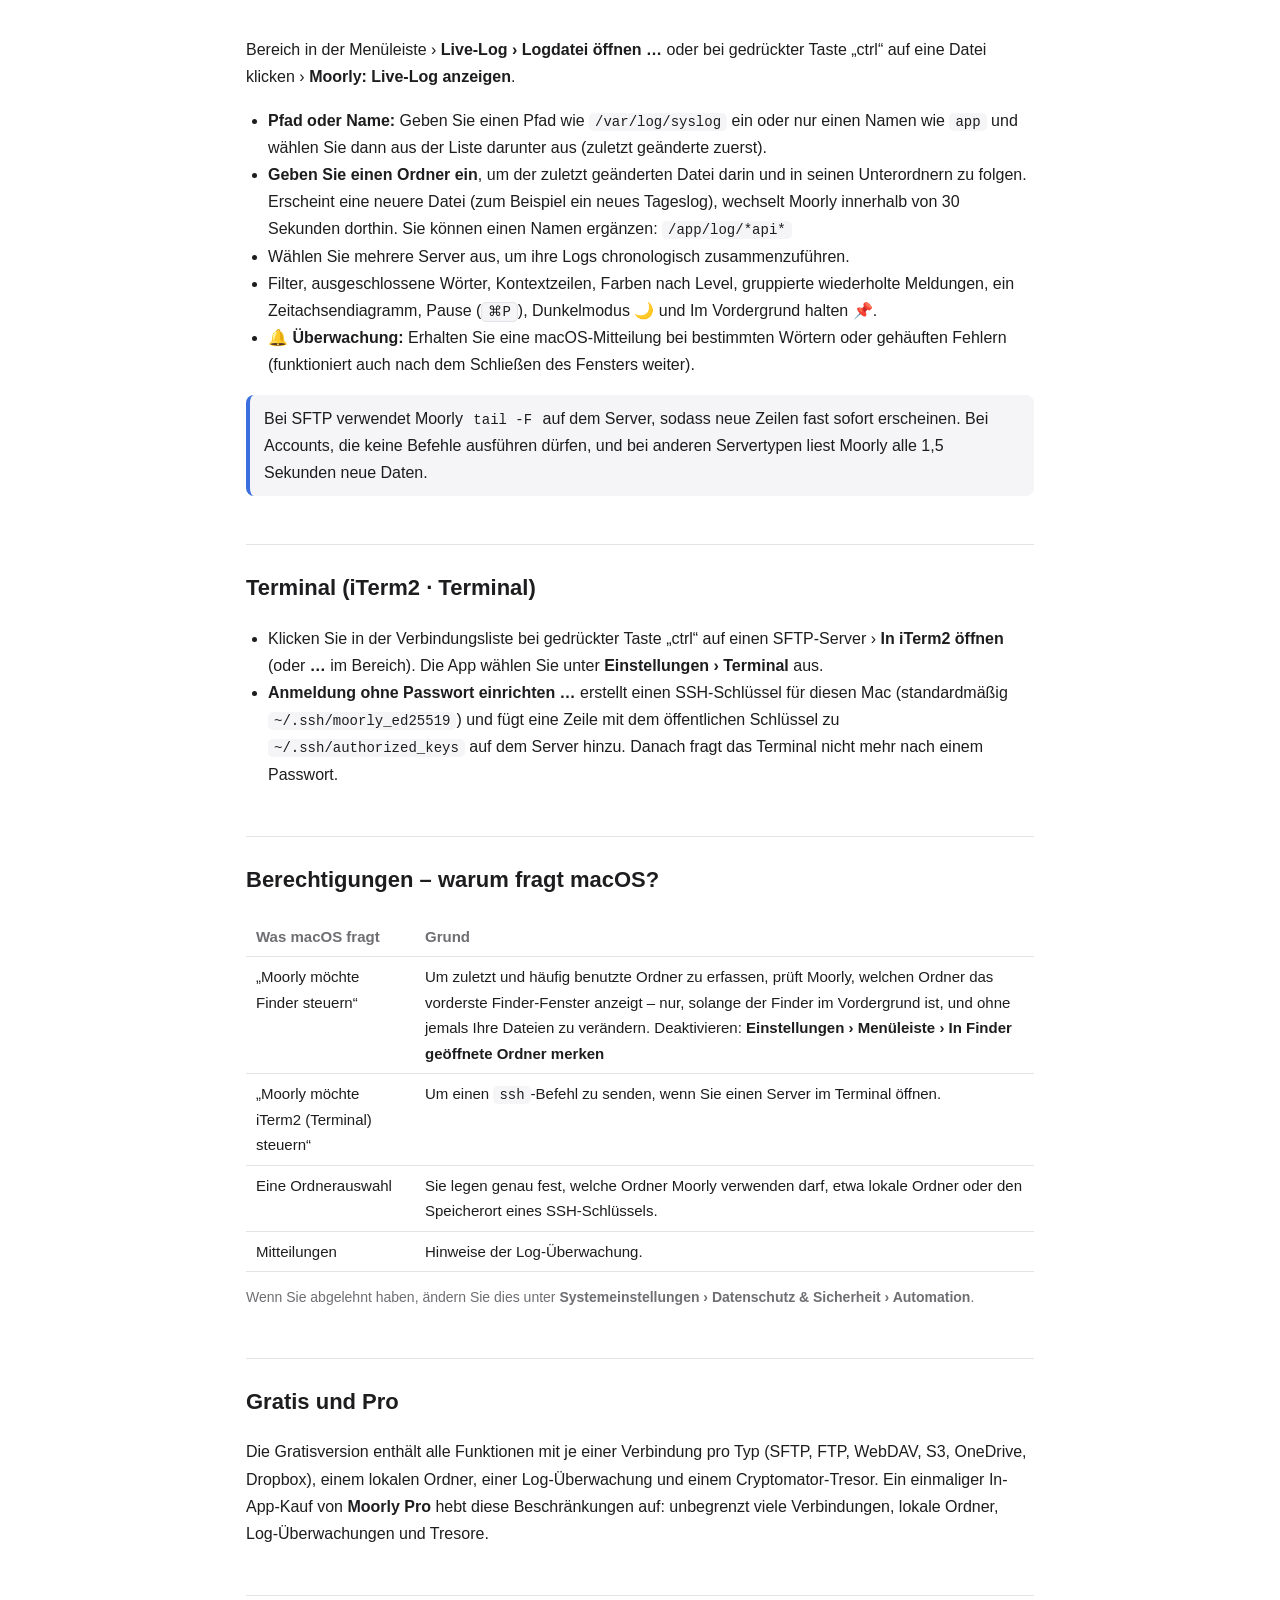
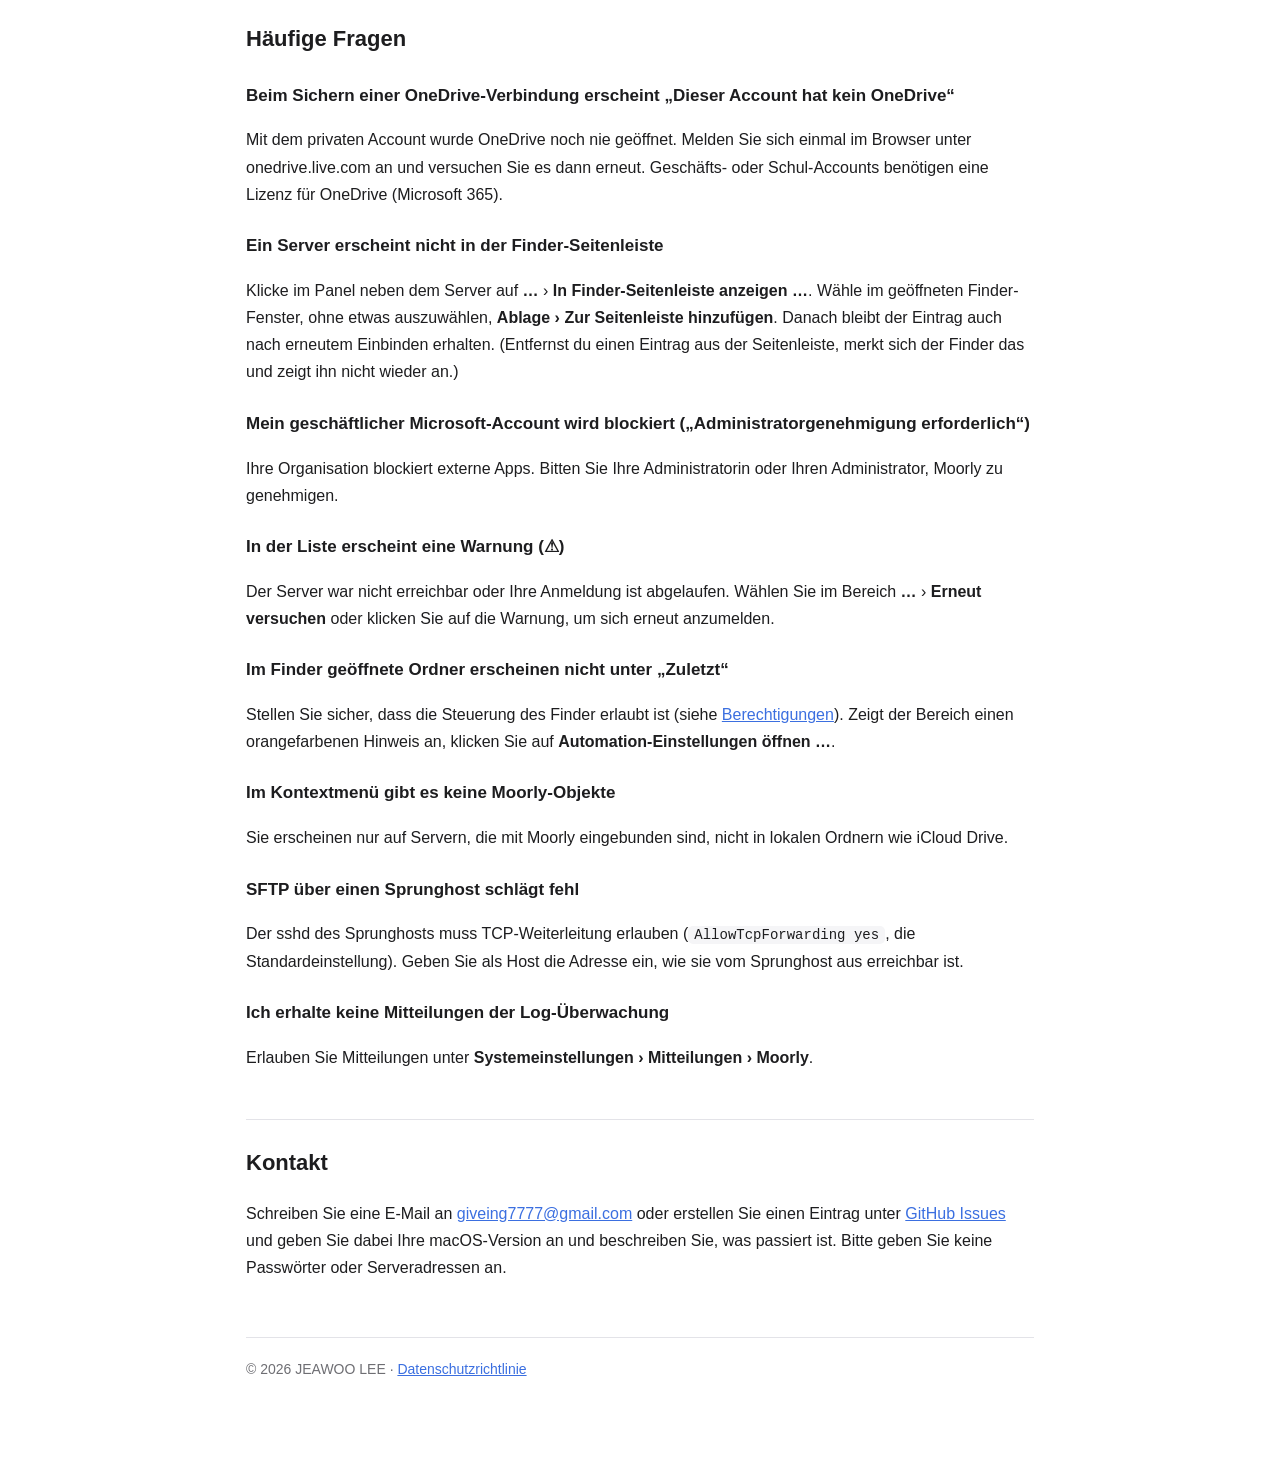
==== commit 9572a0c1: "설명서: 연결 관리의 변경 버튼, Finder에 보일 이름 안내 Co-Authored-By: Claude Opus 5.5 <noreply@anthropic.com> Claude-S" ====
--- a/de/index.html
+++ b/de/index.html
@@ -30,7 +30,7 @@
 <b>Cloud-Dienste (OneDrive, Dropbox):</b> Klicken Sie auf <b>Mit Microsoft (bzw. Dropbox) anmelden …</b>. Die Anmeldeseite wird in Ihrem Browser geöffnet. Nachdem Sie sich angemeldet und den Zugriff erlaubt haben, klicken Sie auf <b>Öffnen</b>, wenn der Browser fragt, ob Moorly geöffnet werden soll. Überprüfen Sie dann den Namen und klicken Sie auf <b>Sichern</b>.</li>
 <li>Klicken Sie in der Liste auf <b>Einbinden</b>. Die Verbindung wird in der Seitenleiste des Finder unter <b>Orte</b> angezeigt.</li>
 </ol>
-<div class="tip edit-conn"><b>Server-Einstellungen ändern</b>: Klicken Sie im Menüleisten-Panel beim Server auf <b>⋯ › Verbindung bearbeiten …</b>. Im Verbindungsfenster wählen Sie den Server und klicken unten auf <b>✏️</b> (⌘E) oder wählen per Rechtsklick <b>Bearbeiten …</b>.</div>
+<div class="tip edit-conn"><b>Server-Einstellungen ändern</b>: Klicken Sie im Menüleisten-Panel beim Server auf <b>⋯ › Verbindung bearbeiten …</b>. Im Verbindungsfenster wählen Sie den Server und klicken unten auf <b>✏️</b> (⌘E) oder wählen per Rechtsklick <b>Bearbeiten …</b>. Sie können auch in jeder Serverzeile des Verbindungsfensters auf <b>Bearbeiten</b> klicken. Dort lässt sich auch der <b>Name im Finder</b> ändern (das Präfix „Moorly-“ fügt macOS hinzu, es kann nicht geändert werden).</div>
 <div class="tip import-other"><b>Umstieg von einer anderen App</b>: Wähle unter „Verbindungen verwalten“ <b>⋯ › Aus anderen Apps importieren</b>, um deine Serverliste aus FileZilla, Cyberduck oder Mountain Duck, Transmit oder <code>~/.ssh/config</code> auf einmal zu übernehmen. SFTP-Server werden beim ersten Aktivieren geprüft.</div>
 <div class="tip icloud-sync"><b>Mehrere Macs</b>: Aktiviere <b>Einstellungen › iCloud</b>, dann erscheint deine Serverliste auf deinen anderen Macs mit demselben Apple Account. Für Passwörter aktiviere zusätzlich <b>Auch Passwörter und Anmeldedaten synchronisieren</b>. Jeder Mac aktiviert separat.</div>
 <div class="tip">Dateien werden beim Öffnen geladen und beim Sichern hochgeladen. Passwörter und Anmelde-Tokens werden ausschließlich im macOS-Schlüsselbund gespeichert.</div>
